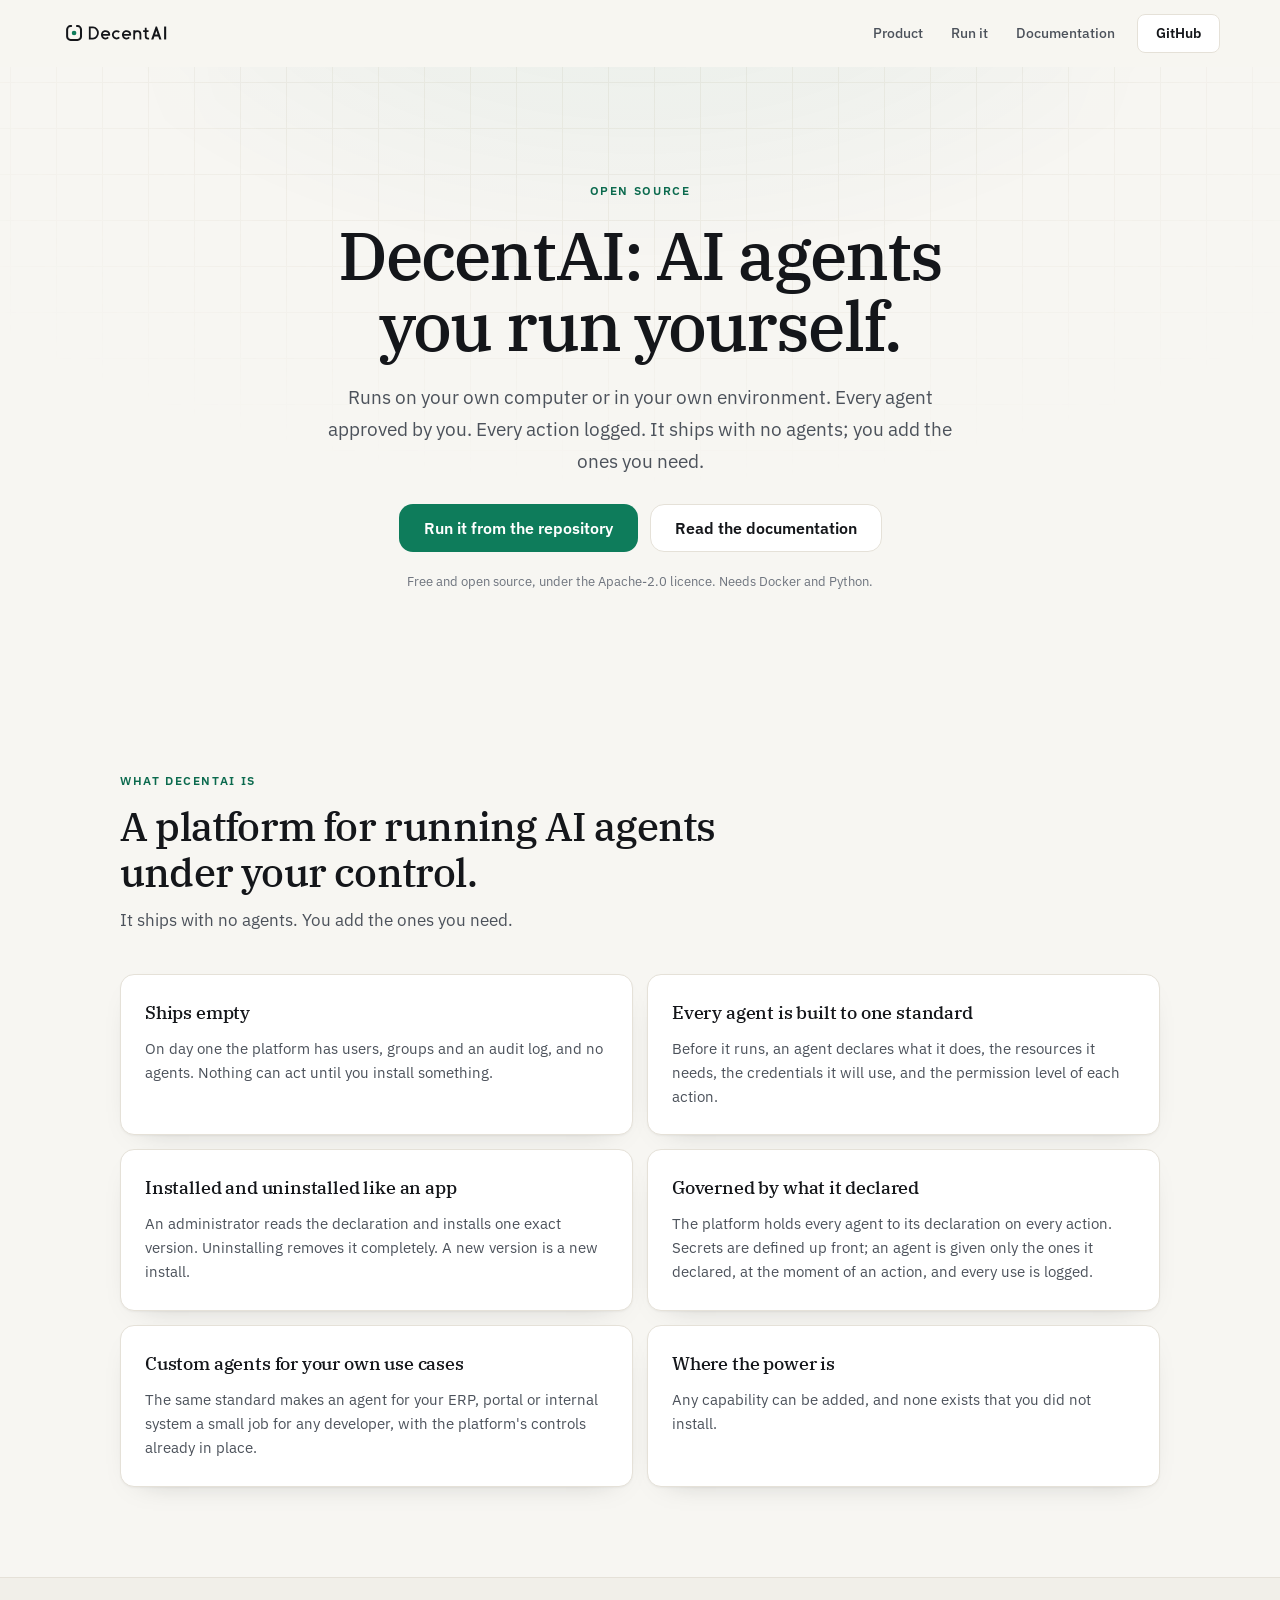
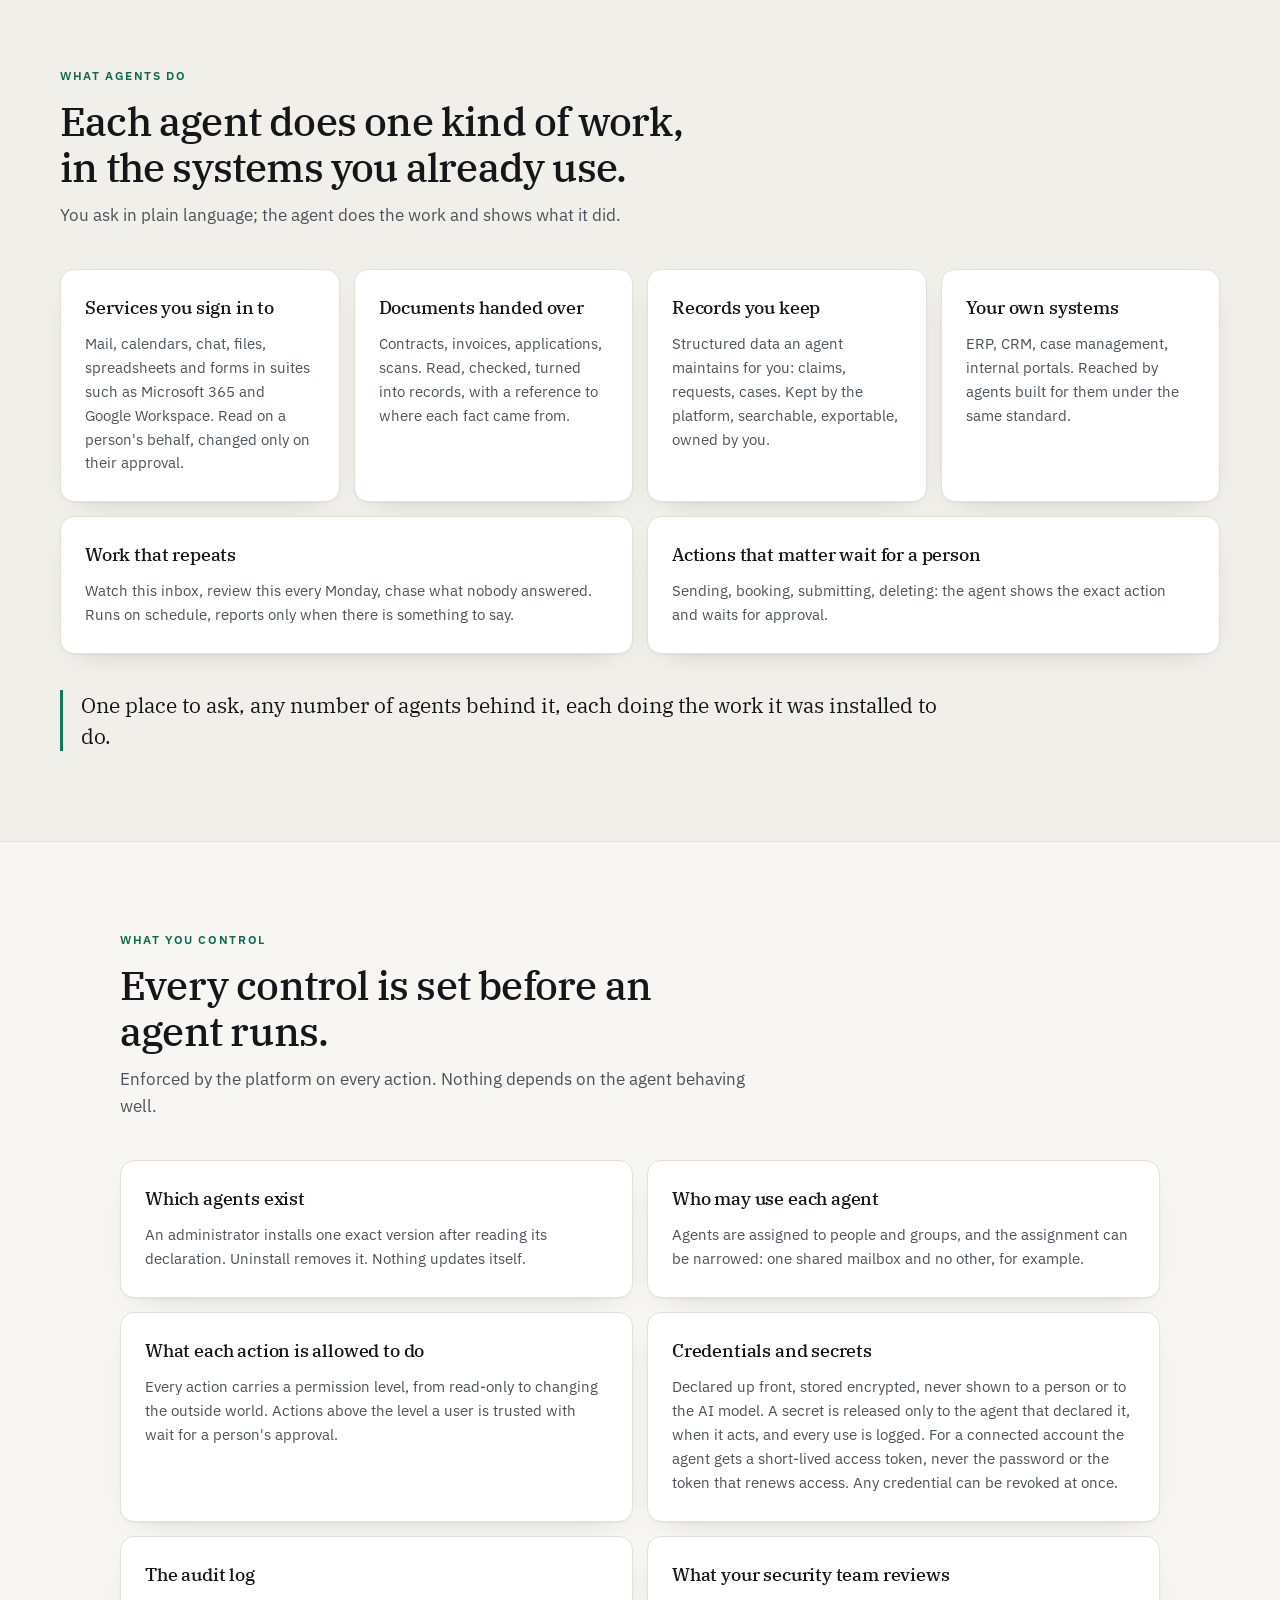
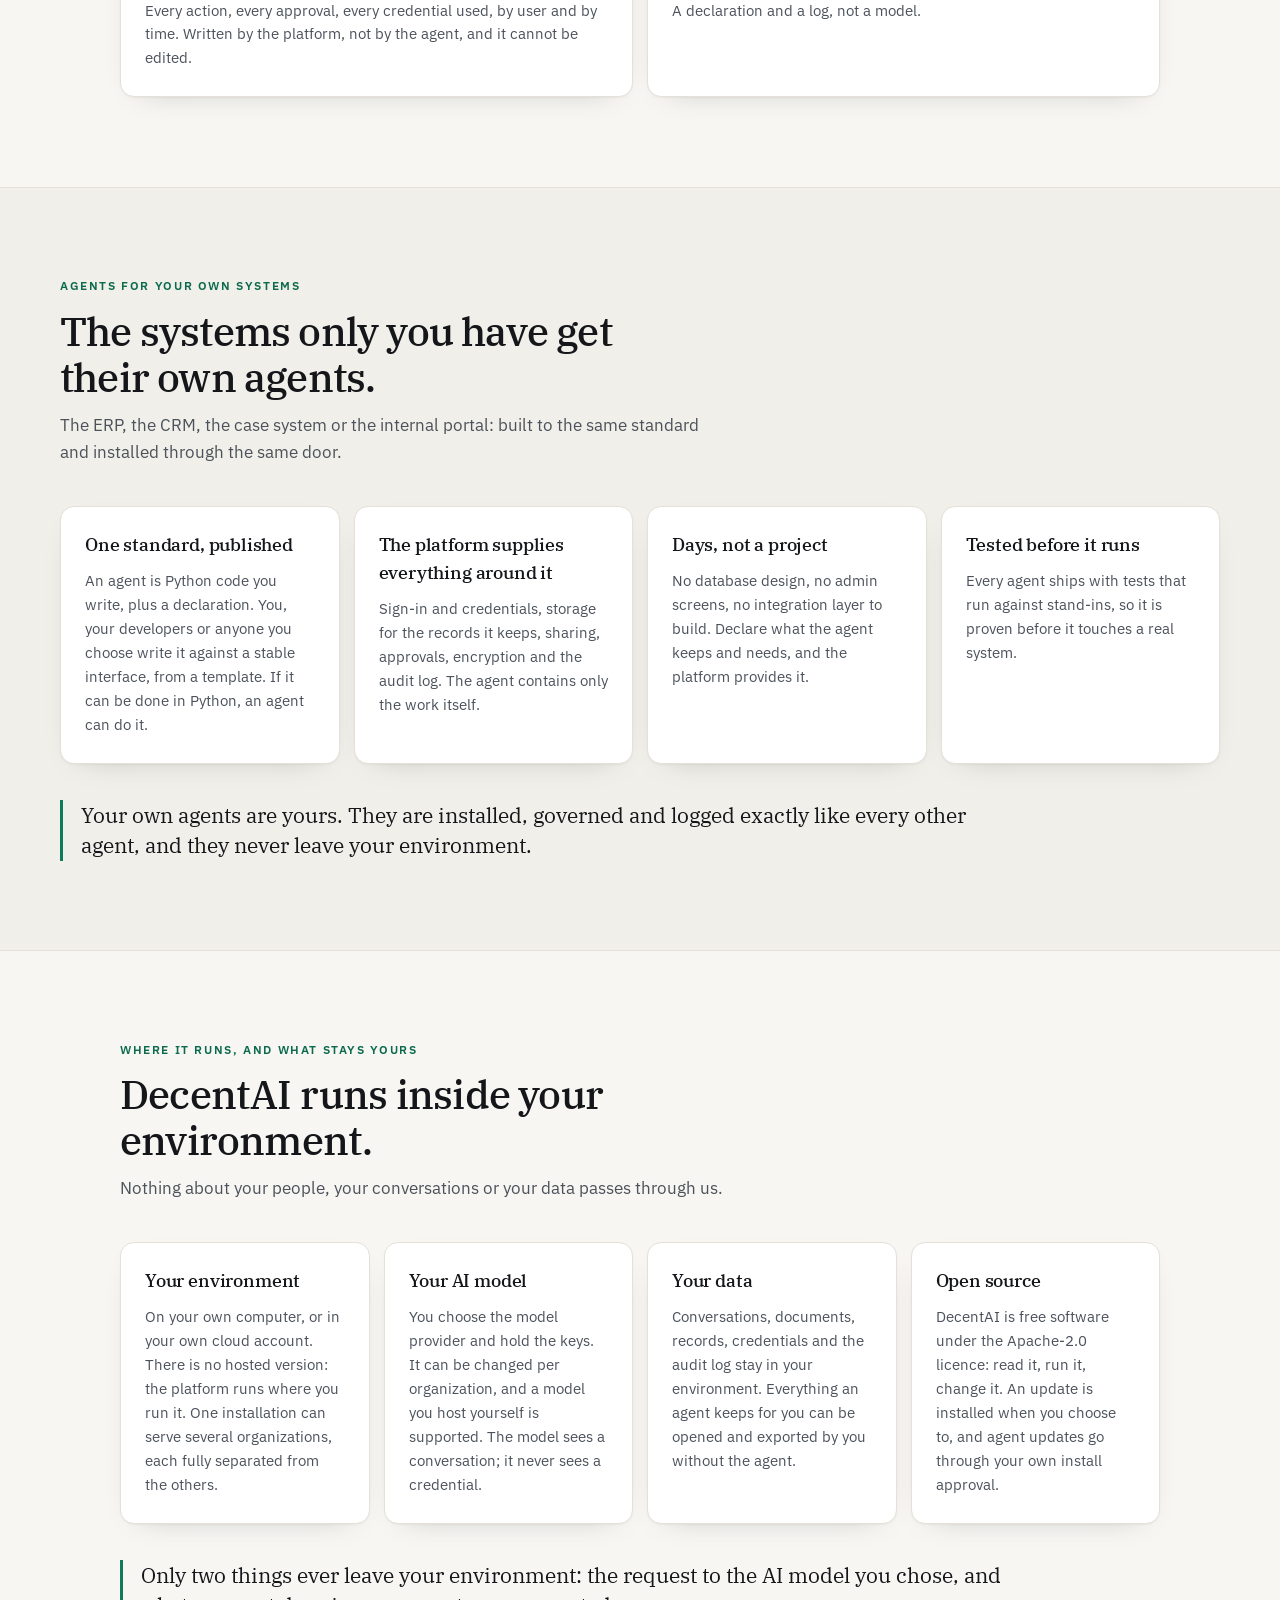
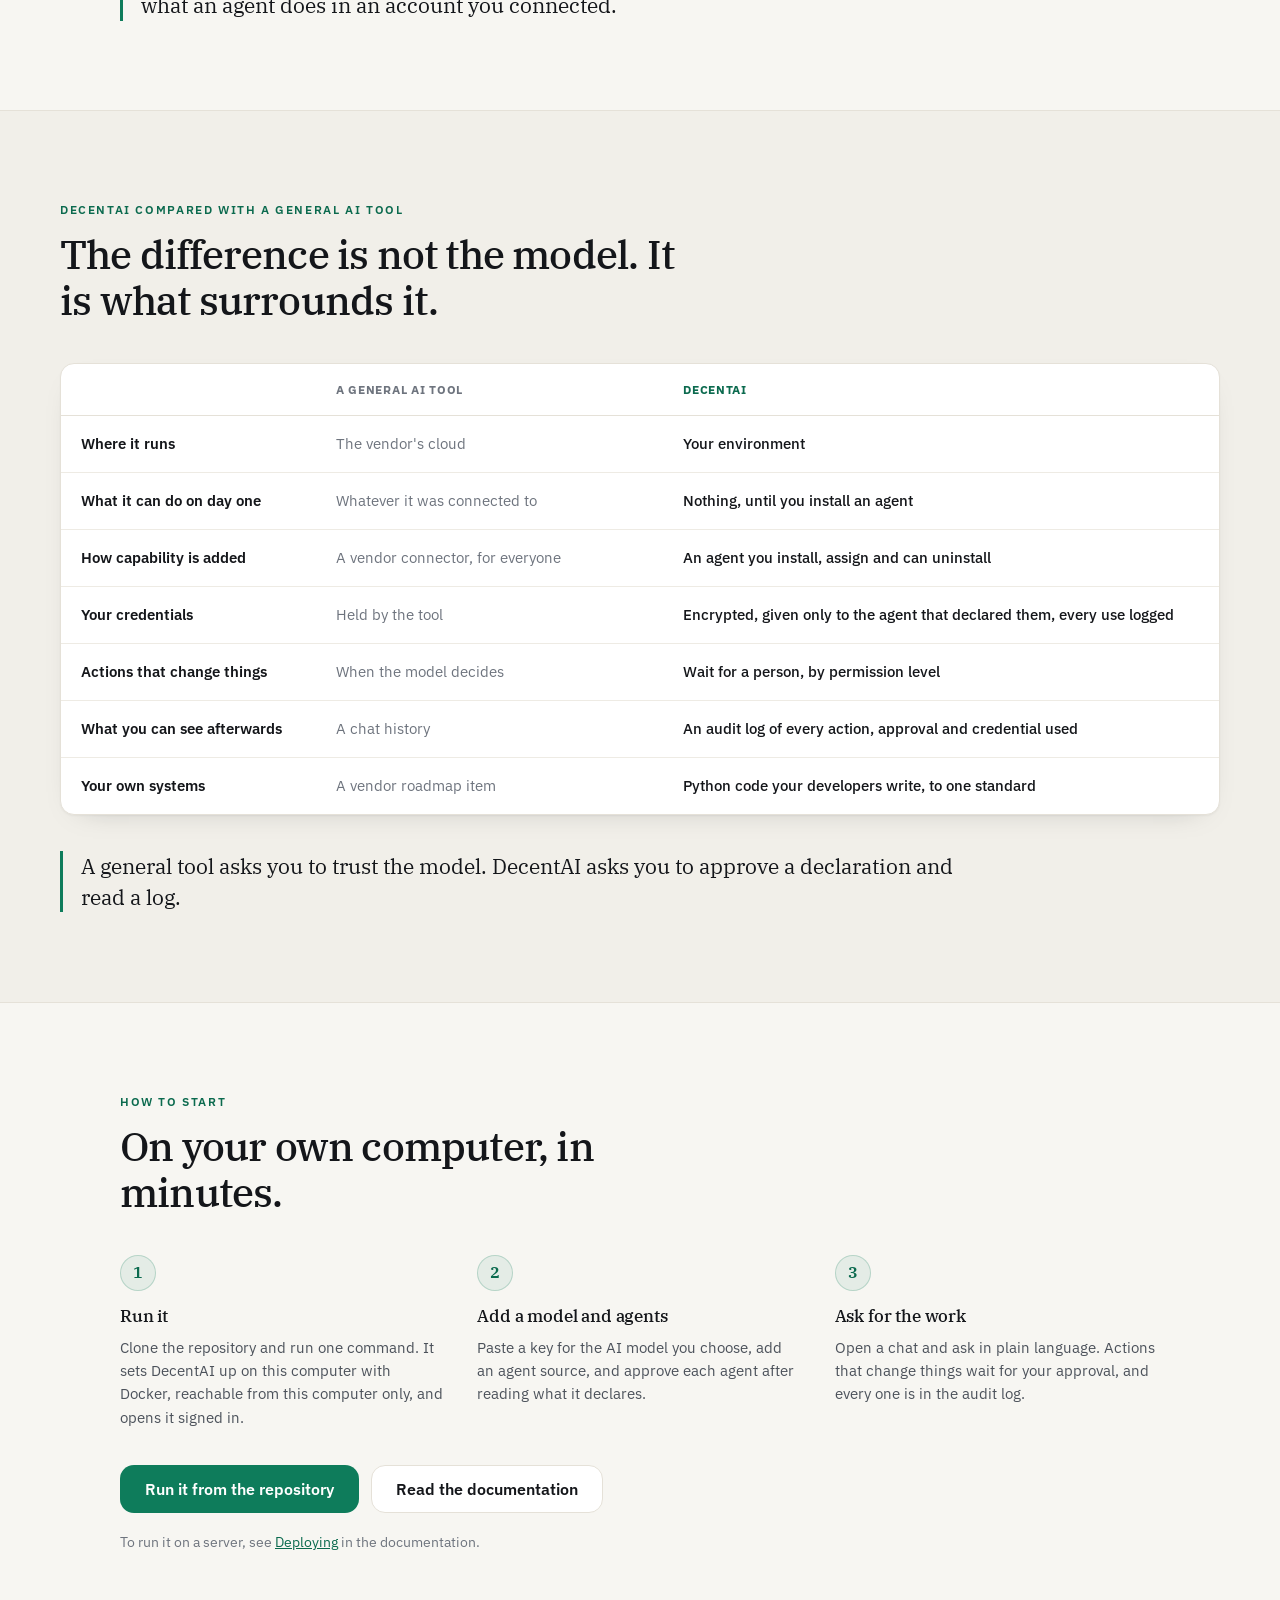
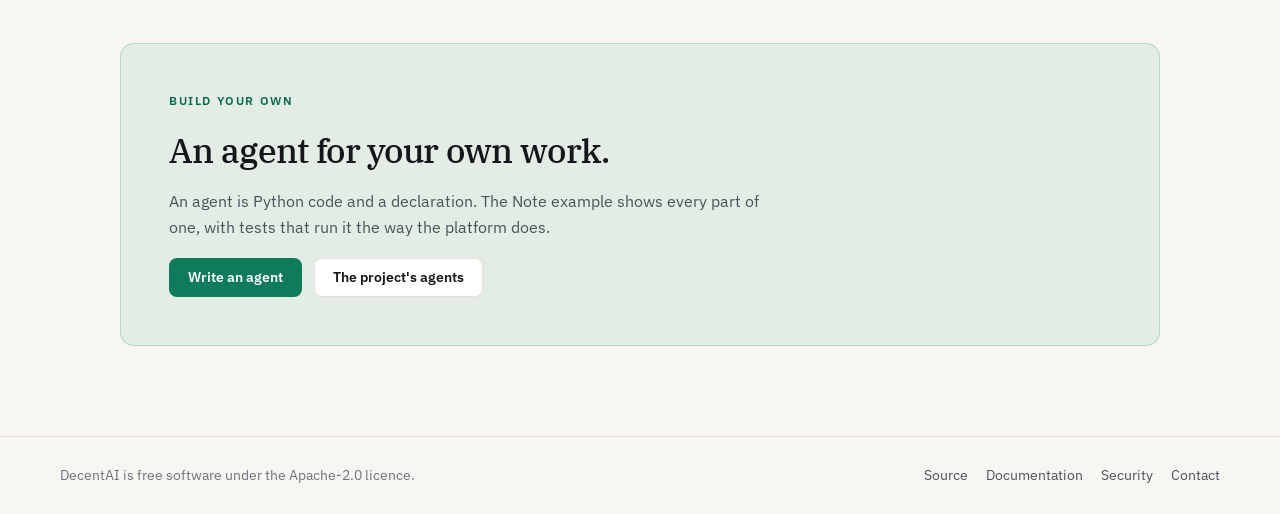
==== index.html @ 270bf1d7 "The link to the deploying guide follows the page to where it now is Co-Authored-By: Claude Fable 5.1" ====
<!DOCTYPE html>
<html lang="en">
<head>
  <meta charset="utf-8">
  <meta name="viewport" content="width=device-width, initial-scale=1">
  <title>DecentAI: AI agents you run yourself</title>
  <meta name="description" content="DecentAI is an open-source platform for running AI agents under your control. It runs on your own computer or in your own environment; every agent is approved by you and every action is logged.">
  <meta property="og:title" content="DecentAI">
  <meta property="og:description" content="AI agents you run yourself. Every agent approved by you. Every action logged.">
  <meta property="og:image" content="https://decentai.io/brand/decentai-og-1200x630.png">
  <meta name="color-scheme" content="light dark">
  <link rel="icon" href="favicon.ico" sizes="16x16 32x32 48x48">
  <link rel="icon" type="image/png" sizes="32x32" href="brand/decentai-mark-32.png">
  <link rel="apple-touch-icon" sizes="180x180" href="brand/decentai-mark-180.png">
  <link rel="preconnect" href="https://fonts.googleapis.com">
  <link rel="preconnect" href="https://fonts.gstatic.com" crossorigin>
  <link rel="stylesheet" href="https://fonts.googleapis.com/css2?family=IBM+Plex+Serif:wght@400;500;600&amp;family=IBM+Plex+Sans:wght@400;500;600&amp;display=swap">
  <link rel="stylesheet" href="site.css">
</head>
<body>
  <header class="site-head">
    <a class="site-brand" href="/" aria-label="DecentAI home">
      <img class="site-logo only-light" src="brand/decentai-lockup-horizontal.svg" alt="DecentAI">
      <img class="site-logo only-dark" src="brand/decentai-lockup-horizontal-dark.svg" alt="DecentAI">
    </a>
    <nav class="site-nav" aria-label="Site">
      <a href="#what">Product</a>
      <a href="#start">Run it</a>
      <a href="https://github.com/decentai-io/decentai/tree/main/docs">Documentation</a>
      <a class="btn" href="https://github.com/decentai-io/decentai">GitHub</a>
    </nav>
  </header>

  <main>
    <section class="hero">
      <div class="hero-ground" aria-hidden="true"></div>
      <div class="hero-inner">
        <span class="kicker">Open source</span>
        <h1>DecentAI: AI agents you run yourself.</h1>
        <p class="hero-lead">
          Runs on your own computer or in your own environment. Every agent approved by you.
          Every action logged. It ships with no agents; you add the ones you need.
        </p>
        <div class="hero-actions">
          <a class="btn btn--primary btn--lg" href="https://github.com/decentai-io/decentai#run-it">Run it from the repository</a>
          <a class="btn btn--lg" href="https://github.com/decentai-io/decentai/tree/main/docs">Read the documentation</a>
        </div>
        <p class="hero-note">Free and open source, under the Apache-2.0 licence. Needs Docker and Python.</p>
      </div>
    </section>

    <section class="band" id="what">
      <div class="band-head">
        <span class="kicker">What DecentAI is</span>
        <h2>A platform for running AI agents under your control.</h2>
        <p>It ships with no agents. You add the ones you need.</p>
      </div>
      <div class="pillars">
        <article class="pillar"><h3>Ships empty</h3><p>On day one the platform has users, groups and an audit log, and no agents. Nothing can act until you install something.</p></article>
        <article class="pillar"><h3>Every agent is built to one standard</h3><p>Before it runs, an agent declares what it does, the resources it needs, the credentials it will use, and the permission level of each action.</p></article>
        <article class="pillar"><h3>Installed and uninstalled like an app</h3><p>An administrator reads the declaration and installs one exact version. Uninstalling removes it completely. A new version is a new install.</p></article>
        <article class="pillar"><h3>Governed by what it declared</h3><p>The platform holds every agent to its declaration on every action. Secrets are defined up front; an agent is given only the ones it declared, at the moment of an action, and every use is logged.</p></article>
        <article class="pillar"><h3>Custom agents for your own use cases</h3><p>The same standard makes an agent for your ERP, portal or internal system a small job for any developer, with the platform&#x27;s controls already in place.</p></article>
        <article class="pillar"><h3>Where the power is</h3><p>Any capability can be added, and none exists that you did not install.</p></article>
      </div>
    </section>

    <section class="band band--alt">
      <div class="band-head">
        <span class="kicker">What agents do</span>
        <h2>Each agent does one kind of work, in the systems you already use.</h2>
        <p>You ask in plain language; the agent does the work and shows what it did.</p>
      </div>
      <div class="pillars kinds">
        <article class="pillar"><h3>Services you sign in to</h3><p>Mail, calendars, chat, files, spreadsheets and forms in suites such as Microsoft 365 and Google Workspace. Read on a person&#x27;s behalf, changed only on their approval.</p></article>
        <article class="pillar"><h3>Documents handed over</h3><p>Contracts, invoices, applications, scans. Read, checked, turned into records, with a reference to where each fact came from.</p></article>
        <article class="pillar"><h3>Records you keep</h3><p>Structured data an agent maintains for you: claims, requests, cases. Kept by the platform, searchable, exportable, owned by you.</p></article>
        <article class="pillar"><h3>Your own systems</h3><p>ERP, CRM, case management, internal portals. Reached by agents built for them under the same standard.</p></article>
      </div>
      <div class="pillars pillars--more">
        <article class="pillar"><h3>Work that repeats</h3><p>Watch this inbox, review this every Monday, chase what nobody answered. Runs on schedule, reports only when there is something to say.</p></article>
        <article class="pillar"><h3>Actions that matter wait for a person</h3><p>Sending, booking, submitting, deleting: the agent shows the exact action and waits for approval.</p></article>
      </div>
      <p class="band-close">One place to ask, any number of agents behind it, each doing the work it was installed to do.</p>
    </section>

    <section class="band">
      <div class="band-head">
        <span class="kicker">What you control</span>
        <h2>Every control is set before an agent runs.</h2>
        <p>Enforced by the platform on every action. Nothing depends on the agent behaving well.</p>
      </div>
      <div class="pillars">
        <article class="pillar"><h3>Which agents exist</h3><p>An administrator installs one exact version after reading its declaration. Uninstall removes it. Nothing updates itself.</p></article>
        <article class="pillar"><h3>Who may use each agent</h3><p>Agents are assigned to people and groups, and the assignment can be narrowed: one shared mailbox and no other, for example.</p></article>
        <article class="pillar"><h3>What each action is allowed to do</h3><p>Every action carries a permission level, from read-only to changing the outside world. Actions above the level a user is trusted with wait for a person&#x27;s approval.</p></article>
        <article class="pillar"><h3>Credentials and secrets</h3><p>Declared up front, stored encrypted, never shown to a person or to the AI model. A secret is released only to the agent that declared it, when it acts, and every use is logged. For a connected account the agent gets a short-lived access token, never the password or the token that renews access. Any credential can be revoked at once.</p></article>
        <article class="pillar"><h3>The audit log</h3><p>Every action, every approval, every credential used, by user and by time. Written by the platform, not by the agent, and it cannot be edited.</p></article>
        <article class="pillar"><h3>What your security team reviews</h3><p>A declaration and a log, not a model.</p></article>
      </div>
    </section>

    <section class="band band--alt">
      <div class="band-head">
        <span class="kicker">Agents for your own systems</span>
        <h2>The systems only you have get their own agents.</h2>
        <p>The ERP, the CRM, the case system or the internal portal: built to the same standard and installed through the same door.</p>
      </div>
      <div class="pillars kinds">
        <article class="pillar"><h3>One standard, published</h3><p>An agent is Python code you write, plus a declaration. You, your developers or anyone you choose write it against a stable interface, from a template. If it can be done in Python, an agent can do it.</p></article>
        <article class="pillar"><h3>The platform supplies everything around it</h3><p>Sign-in and credentials, storage for the records it keeps, sharing, approvals, encryption and the audit log. The agent contains only the work itself.</p></article>
        <article class="pillar"><h3>Days, not a project</h3><p>No database design, no admin screens, no integration layer to build. Declare what the agent keeps and needs, and the platform provides it.</p></article>
        <article class="pillar"><h3>Tested before it runs</h3><p>Every agent ships with tests that run against stand-ins, so it is proven before it touches a real system.</p></article>
      </div>
      <p class="band-close">Your own agents are yours. They are installed, governed and logged exactly like every other agent, and they never leave your environment.</p>
    </section>

    <section class="band">
      <div class="band-head">
        <span class="kicker">Where it runs, and what stays yours</span>
        <h2>DecentAI runs inside your environment.</h2>
        <p>Nothing about your people, your conversations or your data passes through us.</p>
      </div>
      <div class="pillars kinds">
        <article class="pillar"><h3>Your environment</h3><p>On your own computer, or in your own cloud account. There is no hosted version: the platform runs where you run it. One installation can serve several organizations, each fully separated from the others.</p></article>
        <article class="pillar"><h3>Your AI model</h3><p>You choose the model provider and hold the keys. It can be changed per organization, and a model you host yourself is supported. The model sees a conversation; it never sees a credential.</p></article>
        <article class="pillar"><h3>Your data</h3><p>Conversations, documents, records, credentials and the audit log stay in your environment. Everything an agent keeps for you can be opened and exported by you without the agent.</p></article>
        <article class="pillar"><h3>Open source</h3><p>DecentAI is free software under the Apache-2.0 licence: read it, run it, change it. An update is installed when you choose to, and agent updates go through your own install approval.</p></article>
      </div>
      <p class="band-close">Only two things ever leave your environment: the request to the AI model you chose, and what an agent does in an account you connected.</p>
    </section>

    <section class="band band--alt">
      <div class="band-head">
        <span class="kicker">DecentAI compared with a general AI tool</span>
        <h2>The difference is not the model. It is what surrounds it.</h2>
      </div>
      <div class="compare-wrap">
        <table class="compare">
          <thead>
            <tr><th scope="col"><span class="sr-only">Aspect</span></th><th scope="col">A general AI tool</th><th scope="col" class="us">DecentAI</th></tr>
          </thead>
          <tbody>
            <tr><th scope="row">Where it runs</th><td class="them">The vendor&#x27;s cloud</td><td class="us">Your environment</td></tr>
            <tr><th scope="row">What it can do on day one</th><td class="them">Whatever it was connected to</td><td class="us">Nothing, until you install an agent</td></tr>
            <tr><th scope="row">How capability is added</th><td class="them">A vendor connector, for everyone</td><td class="us">An agent you install, assign and can uninstall</td></tr>
            <tr><th scope="row">Your credentials</th><td class="them">Held by the tool</td><td class="us">Encrypted, given only to the agent that declared them, every use logged</td></tr>
            <tr><th scope="row">Actions that change things</th><td class="them">When the model decides</td><td class="us">Wait for a person, by permission level</td></tr>
            <tr><th scope="row">What you can see afterwards</th><td class="them">A chat history</td><td class="us">An audit log of every action, approval and credential used</td></tr>
            <tr><th scope="row">Your own systems</th><td class="them">A vendor roadmap item</td><td class="us">Python code your developers write, to one standard</td></tr>
          </tbody>
        </table>
      </div>
      <p class="band-close">A general tool asks you to trust the model. DecentAI asks you to approve a declaration and read a log.</p>
    </section>

    <section class="band" id="start">
      <div class="band-head">
        <span class="kicker">How to start</span>
        <h2>On your own computer, in minutes.</h2>
      </div>
      <ol class="steps">
        <li class="step"><span class="step-n">1</span><div><h3>Run it</h3><p>Clone the repository and run one command. It sets DecentAI up on this computer with Docker, reachable from this computer only, and opens it signed in.</p></div></li>
        <li class="step"><span class="step-n">2</span><div><h3>Add a model and agents</h3><p>Paste a key for the AI model you choose, add an agent source, and approve each agent after reading what it declares.</p></div></li>
        <li class="step"><span class="step-n">3</span><div><h3>Ask for the work</h3><p>Open a chat and ask in plain language. Actions that change things wait for your approval, and every one is in the audit log.</p></div></li>
      </ol>
      <div class="hero-actions">
          <a class="btn btn--primary btn--lg" href="https://github.com/decentai-io/decentai#run-it">Run it from the repository</a>
          <a class="btn btn--lg" href="https://github.com/decentai-io/decentai/tree/main/docs">Read the documentation</a>
        </div>
      <p class="start-note">To run it on a server, see <a href="https://github.com/decentai-io/decentai/blob/main/docs/run/deploying.md">Deploying</a> in the documentation.</p>
    </section>

    <section class="band band--cta">
      <div class="cta-card">
        <span class="kicker">Build your own</span>
        <h2>An agent for your own work.</h2>
        <p>An agent is Python code and a declaration. The Note example shows every part of one, with tests that run it the way the platform does.</p>
        <div class="hero-actions">
          <a class="btn btn--primary" href="https://github.com/decentai-io/decentai/tree/main/docs/agents">Write an agent</a>
          <a class="btn" href="https://github.com/decentai-io/decentai-agents">The project's agents</a>
        </div>
      </div>
    </section>
  </main>

  <footer class="site-foot">
    <span>DecentAI is free software under the Apache-2.0 licence.</span>
    <nav aria-label="Footer">
      <a href="https://github.com/decentai-io/decentai">Source</a>
      <a href="https://github.com/decentai-io/decentai/tree/main/docs">Documentation</a>
      <a href="https://github.com/decentai-io/decentai/blob/main/SECURITY.md">Security</a>
      <a href="mailto:ahmed@decentai.io">Contact</a>
    </nav>
  </footer>
</body>
</html>
---- site.css ----
/* The DecentAI site: one page, no script.

   It carries the brand's palette: paper and ink with one deep green,
   each with a dark counterpart chosen by the reader's system. Type is
   IBM Plex: Serif for what a reader meets first, Sans for what they
   read afterwards. Sizes are set in clamp(), so the page is composed
   at 380px and at 1600px rather than merely fitting. */

:root {
  --paper: #f7f6f2;
  --paper-sunk: #f1efe9;
  --sheet: #ffffff;
  --ink: #14161a;
  --ink-soft: #4c525b;
  --ink-faint: #6e747e;
  --rule: #e5e1d8;
  --rule-soft: #eeebe4;
  --seal: #0e7c5b;
  --seal-ink: #0b6a4e;
  --seal-on: #ffffff;
  --seal-wash: rgba(14, 124, 91, .08);
  --seal-edge: rgba(14, 124, 91, .22);
  --lift: 0 1px 2px rgba(20, 22, 26, .04), 0 10px 30px -22px rgba(20, 22, 26, .35);
  --display: "IBM Plex Serif", Georgia, serif;
  --body: "IBM Plex Sans", system-ui, -apple-system, "Segoe UI", sans-serif;
  --radius: 8px;
  --radius-lg: 14px;
}

@media (prefers-color-scheme: dark) {
  :root {
    --paper: #0c0e11;
    --paper-sunk: #101317;
    --sheet: #14171b;
    --ink: #ecebe8;
    --ink-soft: #a7adb6;
    --ink-faint: #767d87;
    --rule: #23272d;
    --rule-soft: #1b1f24;
    --seal: #34be91;
    --seal-ink: #4fcf9f;
    --seal-on: #06251b;
    --seal-wash: rgba(52, 190, 145, .10);
    --seal-edge: rgba(52, 190, 145, .26);
    --lift: none;
  }
}

* { box-sizing: border-box; }
html { scroll-behavior: smooth; scroll-padding-top: 76px; }
body {
  margin: 0;
  background: var(--paper);
  color: var(--ink);
  font-family: var(--body);
  font-size: 16px;
  line-height: 1.6;
  -webkit-font-smoothing: antialiased;
  text-rendering: optimizeLegibility;
}
h1, h2, h3 { font-family: var(--display); font-weight: 500; }
a { color: var(--seal-ink); }

/* The ink lockup on light, the paper one on dark. */
.only-dark { display: none; }
@media (prefers-color-scheme: dark) {
  .only-light { display: none; }
  .only-dark { display: block; }
}

.kicker {
  font-size: 11.5px; font-weight: 600;
  letter-spacing: .14em; text-transform: uppercase;
  color: var(--seal-ink);
}

/* Header */
.site-head {
  position: sticky; top: 0; z-index: 5;
  display: flex; align-items: center; gap: 24px;
  padding: 14px clamp(18px, 5vw, 60px);
  background: color-mix(in srgb, var(--paper) 86%, transparent);
  backdrop-filter: saturate(140%) blur(10px);
}
.site-brand { display: inline-flex; }
.site-logo { height: 30px; }
.site-nav { margin-left: auto; display: flex; align-items: center; gap: 4px; }
.site-nav a:not(.btn) {
  padding: 7px 12px; border-radius: var(--radius);
  color: var(--ink-soft); text-decoration: none;
  font-size: 14px; font-weight: 500;
}
.site-nav a:not(.btn):hover { color: var(--ink); background: var(--rule-soft); }
.site-nav .btn { margin-left: 6px; }

/* Buttons */
.btn {
  display: inline-flex; align-items: center; justify-content: center; gap: 8px;
  padding: 10px 18px;
  border: 1px solid var(--rule); border-radius: var(--radius);
  background: var(--sheet); color: var(--ink);
  font-size: 14px; font-weight: 600; line-height: 1.2;
  text-decoration: none; white-space: nowrap;
  transition: border-color .14s ease, transform .14s ease, filter .14s ease;
}
.btn:hover { border-color: var(--ink); transform: translateY(-1px); }
.btn--primary { background: var(--seal); border-color: transparent; color: var(--seal-on); }
.btn--primary:hover { border-color: transparent; filter: brightness(1.06); }
.btn--lg { padding: 14px 24px; font-size: 15.5px; border-radius: var(--radius-lg); }

/* Hero */
.hero {
  position: relative; overflow: hidden;
  padding: clamp(56px, 9vw, 128px) clamp(18px, 5vw, 60px) clamp(48px, 7vw, 96px);
}
/* A wash of the seal colour behind the first screen, and a hairline
   grid that gives the paper a texture at large sizes. */
.hero-ground {
  position: absolute; inset: -20% -10% auto -10%; height: 150%;
  background:
    radial-gradient(58% 52% at 50% 0%, var(--seal-wash), transparent 70%),
    linear-gradient(var(--rule-soft) 1px, transparent 1px) 0 0 / 100% 46px,
    linear-gradient(90deg, var(--rule-soft) 1px, transparent 1px) 0 0 / 46px 100%;
  -webkit-mask-image: radial-gradient(70% 60% at 50% 12%, #000 35%, transparent 78%);
  mask-image: radial-gradient(70% 60% at 50% 12%, #000 35%, transparent 78%);
  opacity: .9; pointer-events: none;
}
.hero-inner {
  position: relative; max-width: 900px; margin: 0 auto;
  display: flex; flex-direction: column; align-items: center; gap: 20px;
  text-align: center;
}
.hero h1 {
  margin: 0; max-width: 15ch;
  font-size: clamp(38px, 6.4vw, 68px);
  line-height: 1.04; letter-spacing: -0.028em;
}
.hero-lead {
  margin: 0; max-width: 60ch;
  font-size: clamp(16.5px, 1.5vw, 19px); line-height: 1.68;
  color: var(--ink-soft);
}
.hero-actions { display: flex; flex-wrap: wrap; justify-content: center; gap: 12px; margin-top: 6px; }
.hero-note { margin: 0; max-width: 60ch; font-size: 13px; color: var(--ink-faint); }

/* Bands */
.band {
  padding: clamp(48px, 7vw, 104px) clamp(18px, 5vw, 60px);
  max-width: 1160px; margin: 0 auto; width: 100%;
}
.band--alt { max-width: none; background: var(--paper-sunk); border-block: 1px solid var(--rule); }
.band--alt > * { max-width: 1160px; margin-left: auto; margin-right: auto; }
.band-head { max-width: 64ch; margin-bottom: 40px; display: flex; flex-direction: column; gap: 12px; }
.band--alt > .band-head { margin-left: max(0px, calc((100% - 1160px) / 2)); }
.band-head h2 { margin: 0; font-size: clamp(26px, 3.6vw, 40px); line-height: 1.15; letter-spacing: -0.02em; }
.band-head p { margin: 0; color: var(--ink-soft); font-size: 16.5px; line-height: 1.65; }

/* Pillars */
.pillars { display: grid; grid-template-columns: repeat(auto-fit, minmax(min(100%, 340px), 1fr)); gap: 14px; }
.kinds { grid-template-columns: repeat(auto-fit, minmax(min(100%, 240px), 1fr)); }
.pillars--more { margin-top: 14px; }
.pillar {
  display: flex; flex-direction: column; gap: 10px;
  padding: 24px 24px 26px;
  border: 1px solid var(--rule); border-radius: var(--radius-lg);
  background: var(--sheet); box-shadow: var(--lift);
  transition: border-color .16s ease, transform .16s ease;
}
.pillar:hover { border-color: var(--seal-edge); transform: translateY(-2px); }
.pillar h3 { margin: 0; font-size: 17.5px; letter-spacing: -0.01em; }
.pillar p { margin: 0; color: var(--ink-soft); font-size: 14.5px; line-height: 1.65; }
.band-close {
  margin-top: 36px; margin-bottom: 0; max-width: 70ch;
  font-family: var(--display); font-size: clamp(18px, 2vw, 21px); line-height: 1.45;
  padding-left: 18px; border-left: 3px solid var(--seal);
}
.band--alt > .band-close { margin-left: max(0px, calc((100% - 1160px) / 2)); }

/* The comparison */
.compare-wrap {
  overflow-x: auto; border: 1px solid var(--rule); border-radius: var(--radius-lg);
  background: var(--sheet); box-shadow: var(--lift);
}
.compare { border-collapse: collapse; width: 100%; min-width: 640px; font-size: 15px; }
.compare th, .compare td { text-align: left; padding: 16px 20px; border-bottom: 1px solid var(--rule-soft); vertical-align: top; }
.compare tbody tr:last-child th, .compare tbody tr:last-child td { border-bottom: 0; }
.compare thead th { font-size: 12px; letter-spacing: .06em; text-transform: uppercase; color: var(--ink-faint); border-bottom: 1px solid var(--rule); }
.compare thead th.us { color: var(--seal-ink); }
.compare tbody th { font-weight: 600; width: 22%; }
.compare td.them { color: var(--ink-faint); width: 30%; }
.compare td.us { font-weight: 500; }
.sr-only { position: absolute; width: 1px; height: 1px; overflow: hidden; clip: rect(0 0 0 0); white-space: nowrap; }

/* Steps */
.steps { list-style: none; margin: 0 0 36px; padding: 0; display: grid; grid-template-columns: repeat(auto-fit, minmax(230px, 1fr)); gap: 28px 32px; }
.step { display: flex; flex-direction: column; gap: 12px; }
.step-n {
  display: grid; place-items: center; width: 36px; height: 36px;
  border-radius: 50%; border: 1px solid var(--seal-edge);
  background: var(--seal-wash); color: var(--seal-ink);
  font-family: var(--display); font-size: 16px; font-weight: 600;
}
.step h3 { margin: 0 0 6px; font-size: 17px; letter-spacing: -0.01em; }
.step p { margin: 0; color: var(--ink-soft); font-size: 14.5px; line-height: 1.6; }
#start .hero-actions { justify-content: flex-start; }
.start-note { margin: 18px 0 0; color: var(--ink-faint); font-size: 14px; }

/* The closing card */
.band--cta { padding-top: 0; }
.cta-card {
  display: flex; flex-direction: column; align-items: flex-start; gap: 12px;
  padding: clamp(28px, 4vw, 48px);
  border: 1px solid var(--seal-edge); border-radius: var(--radius-lg);
  background: var(--seal-wash);
}
.cta-card h2 { margin: 0; font-size: clamp(24px, 3vw, 34px); letter-spacing: -0.02em; }
.cta-card p { margin: 0; max-width: 62ch; color: var(--ink-soft); }
.cta-card .hero-actions { justify-content: flex-start; }

/* Footer */
.site-foot {
  display: flex; flex-wrap: wrap; align-items: center; justify-content: space-between; gap: 12px 24px;
  padding: 28px clamp(18px, 5vw, 60px);
  border-top: 1px solid var(--rule);
  color: var(--ink-faint); font-size: 13.5px;
}
.site-foot nav { display: flex; flex-wrap: wrap; gap: 18px; }
.site-foot a { color: var(--ink-soft); text-decoration: none; }
.site-foot a:hover { color: var(--ink); text-decoration: underline; }

@media (max-width: 640px) {
  .site-nav a:not(.btn) { display: none; }
  .hero-actions .btn { width: 100%; }
}
@media (prefers-reduced-motion: reduce) {
  html { scroll-behavior: auto; }
  .btn, .pillar { transition: none; }
  .btn:hover, .pillar:hover { transform: none; }
}
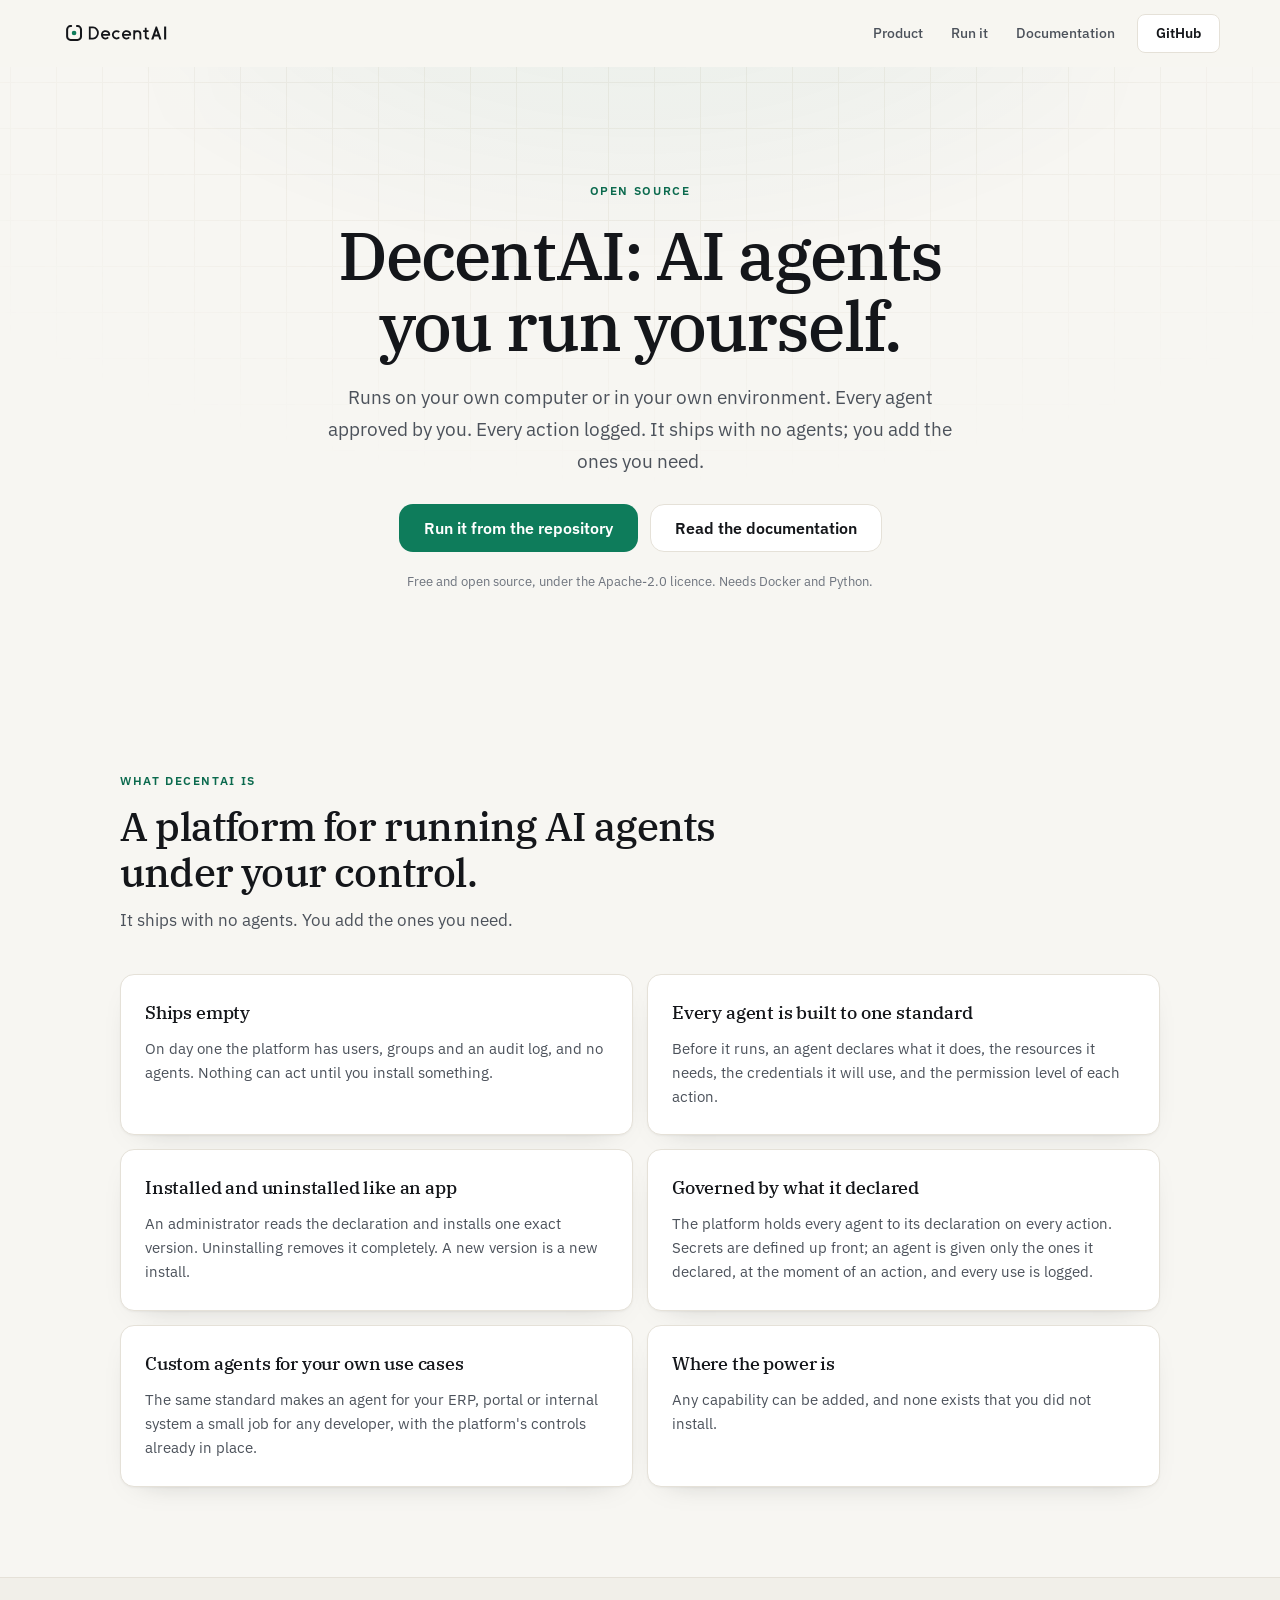
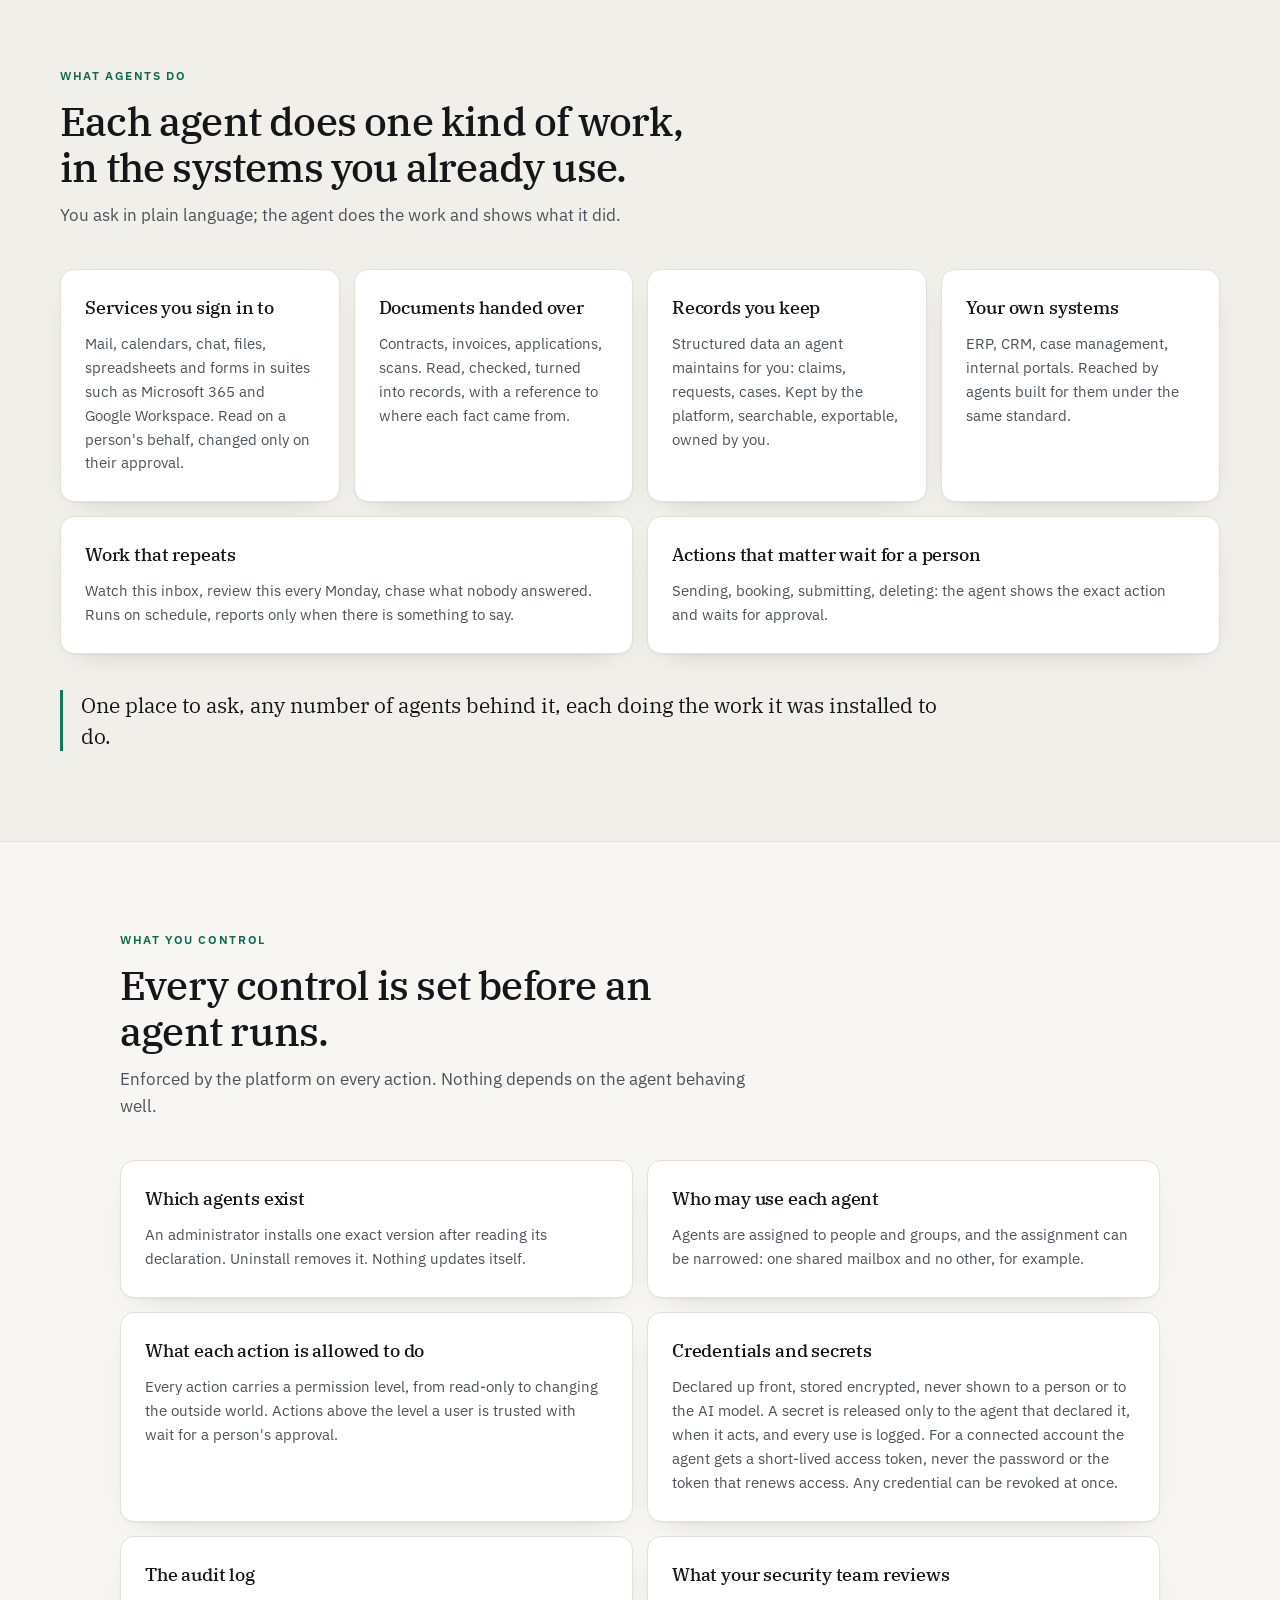
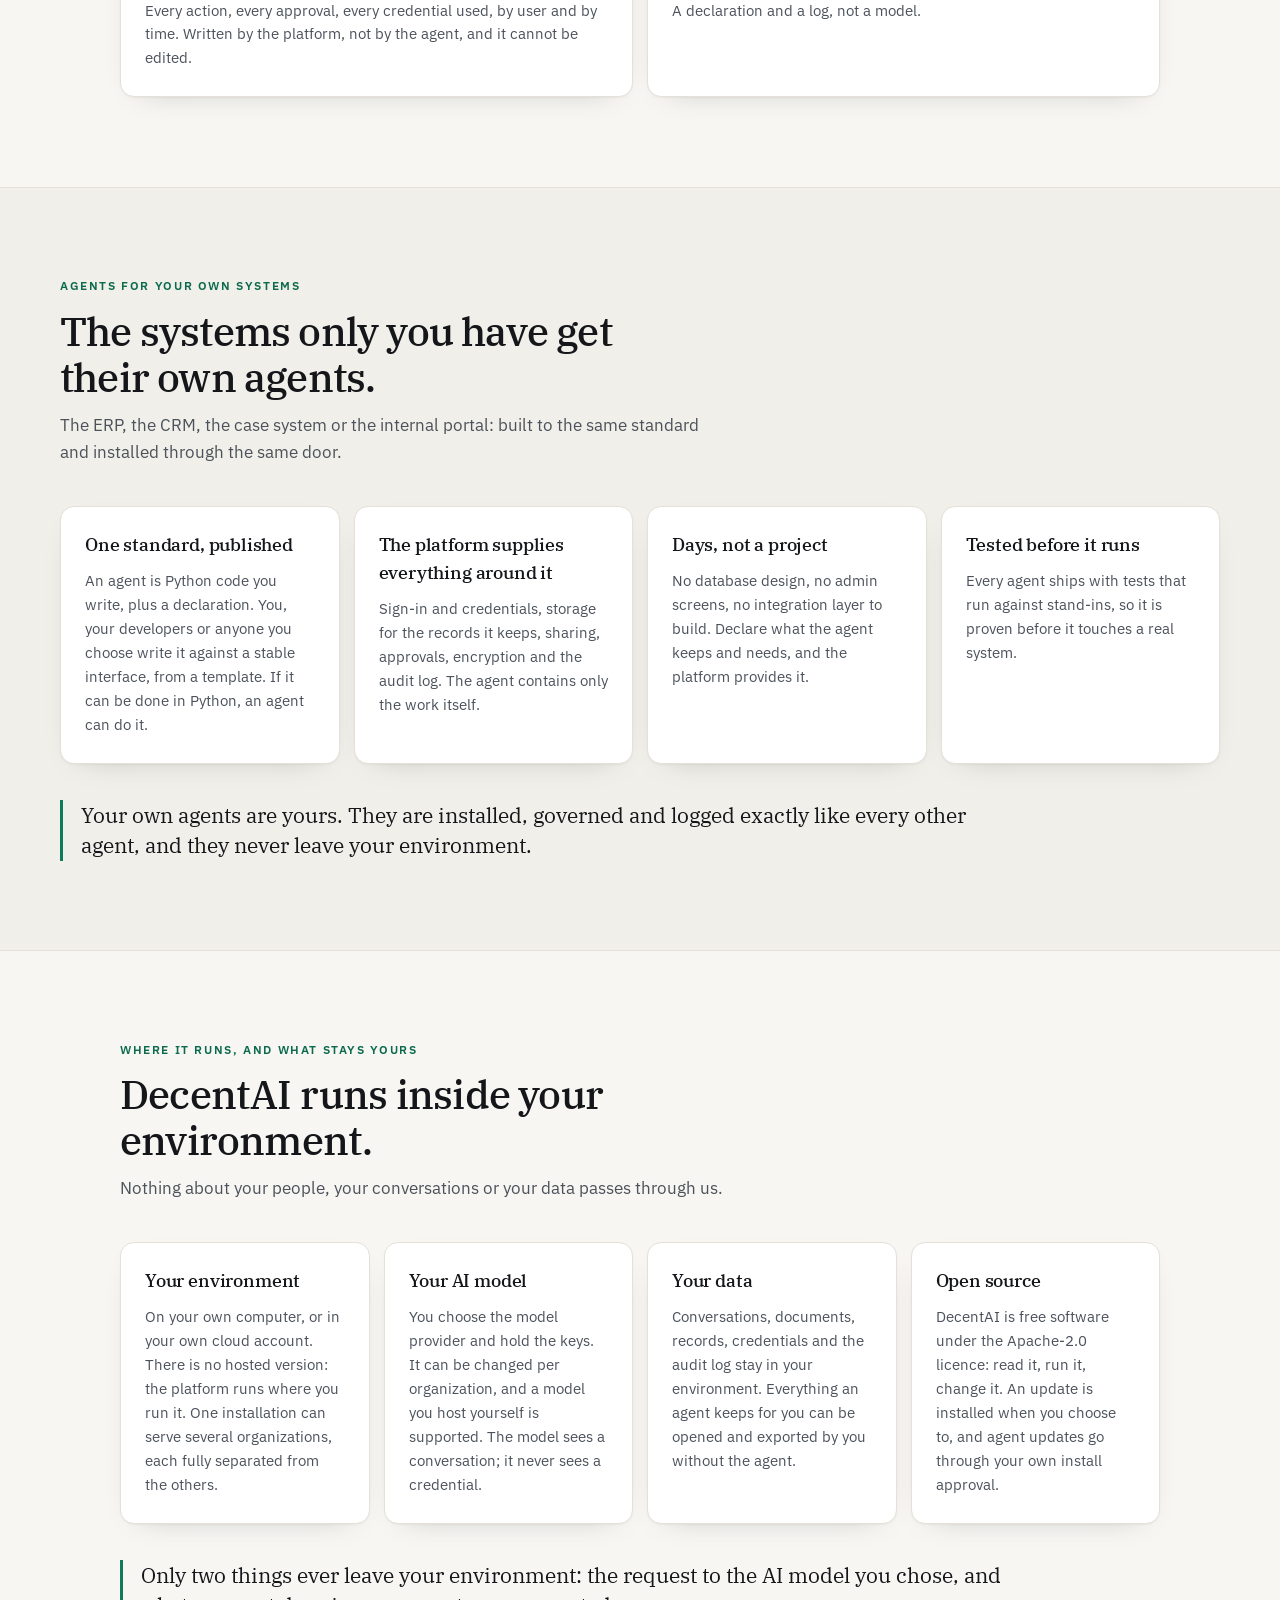
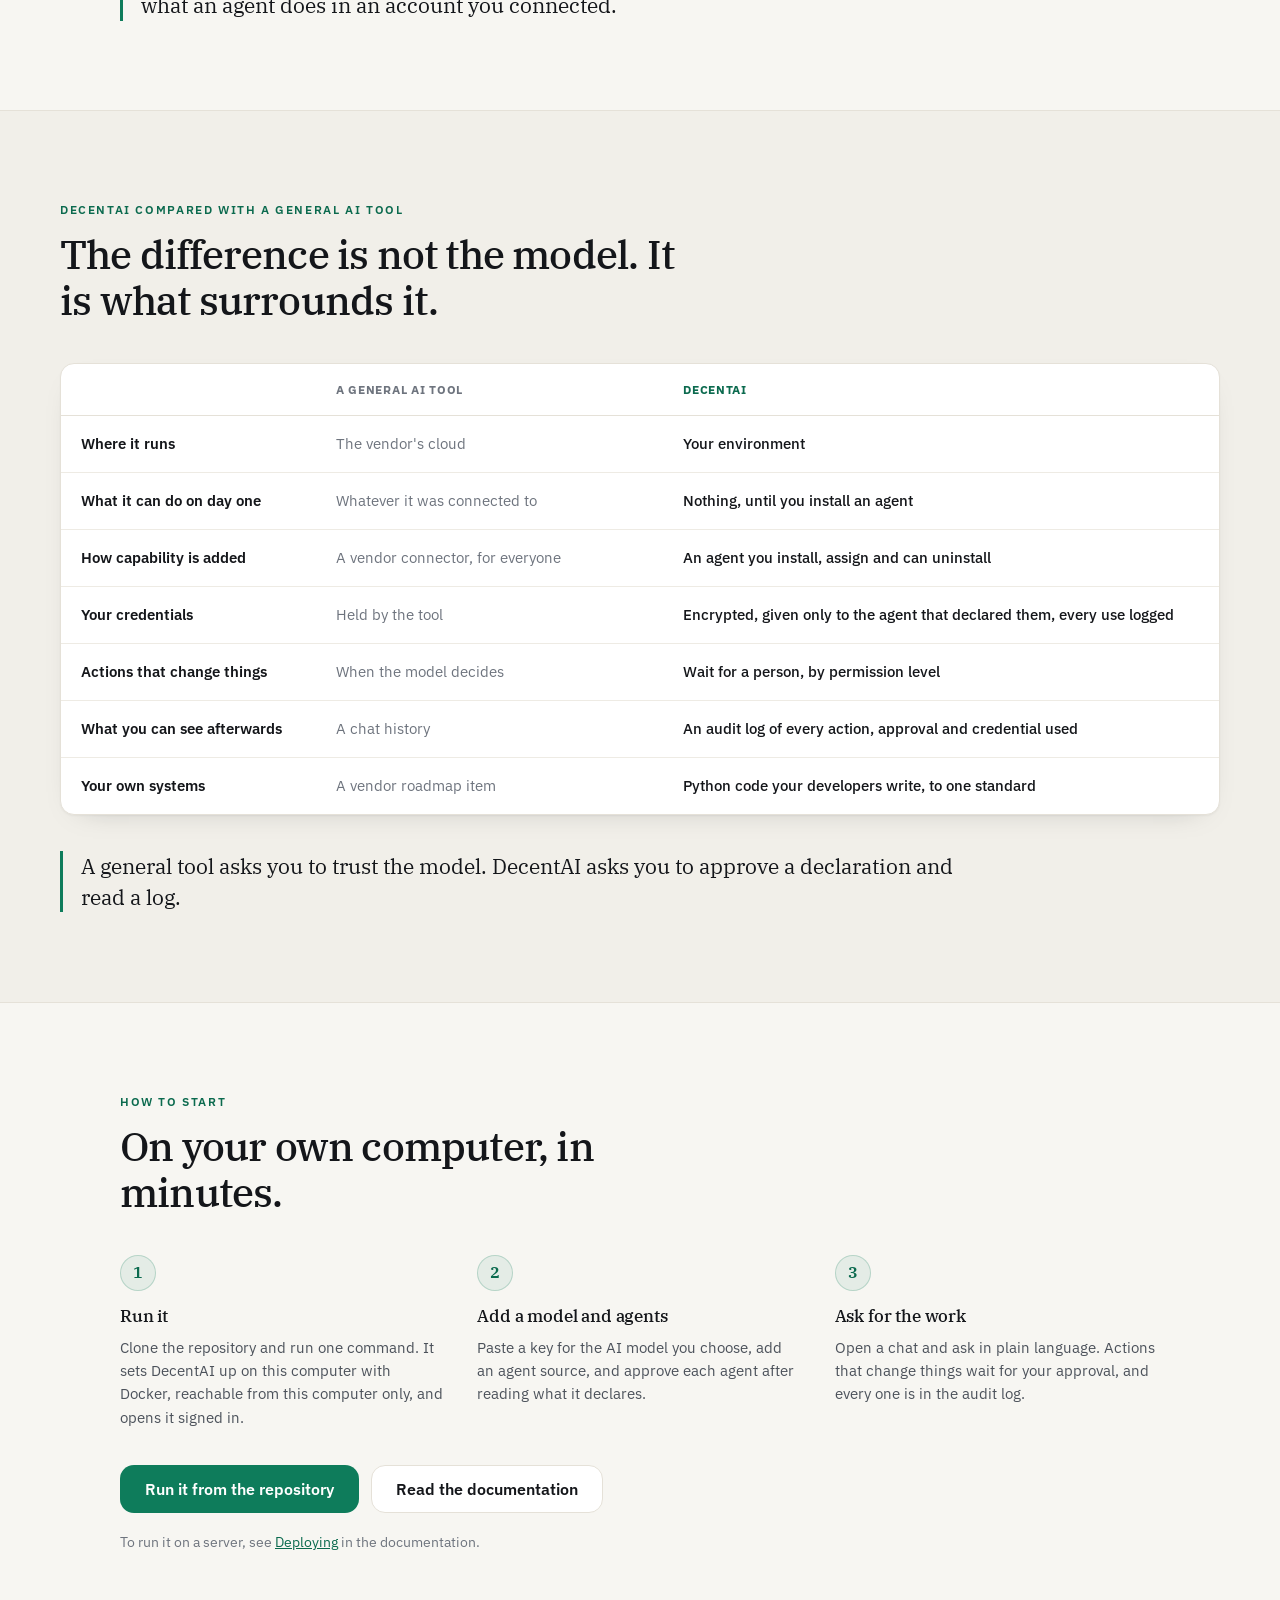
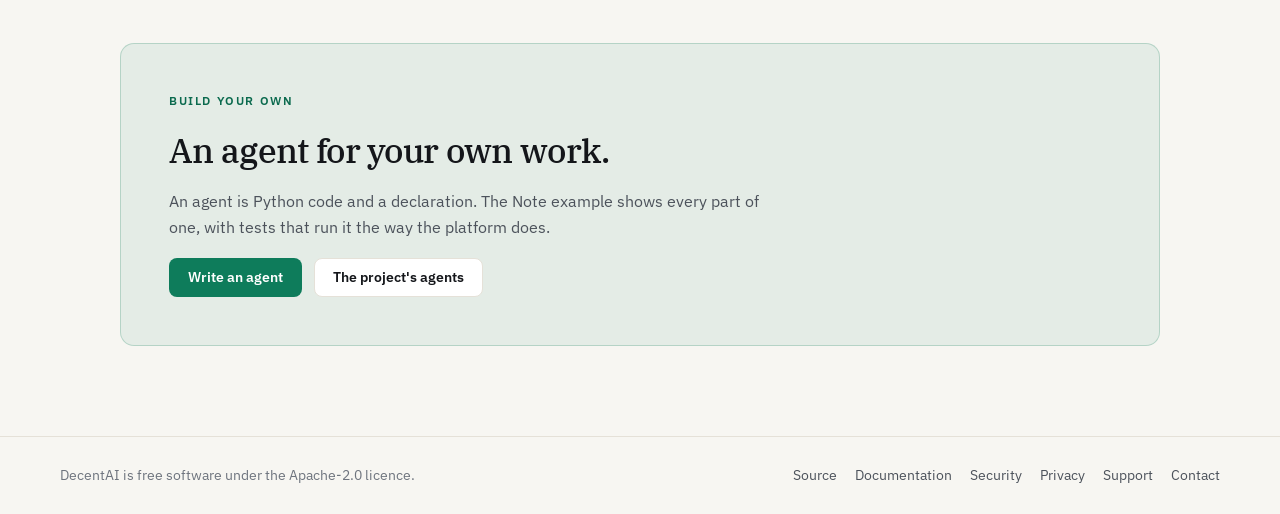
==== commit 3efde439: "A privacy policy and a support page for the DecentAI apps, at decentai.io/privacy and decentai.io/su" ====
--- a/index.html
+++ b/index.html
@@ -190,6 +190,8 @@
       <a href="https://github.com/decentai-io/decentai">Source</a>
       <a href="https://github.com/decentai-io/decentai/tree/main/docs">Documentation</a>
       <a href="https://github.com/decentai-io/decentai/blob/main/SECURITY.md">Security</a>
+      <a href="privacy">Privacy</a>
+      <a href="support">Support</a>
       <a href="mailto:ahmed@decentai.io">Contact</a>
     </nav>
   </footer>
--- a/site.css
+++ b/site.css
@@ -228,6 +228,23 @@
 .site-foot a { color: var(--ink-soft); text-decoration: none; }
 .site-foot a:hover { color: var(--ink); text-decoration: underline; }
 
+/* A page of prose: the privacy policy, support */
+.doc { max-width: 72ch; margin: 0 auto; padding: 56px clamp(18px, 5vw, 60px) 80px; }
+.doc h1 { margin: 10px 0 8px; font-size: clamp(28px, 4vw, 42px); line-height: 1.15; letter-spacing: -0.02em; }
+.doc h2 { margin: 40px 0 10px; font-size: 22px; letter-spacing: -0.01em; }
+.doc h3 { margin: 24px 0 6px; font-size: 17px; }
+.doc p, .doc li { color: var(--ink-soft); font-size: 16px; line-height: 1.7; }
+.doc p { margin: 0 0 12px; }
+.doc ul { margin: 0 0 12px; padding-left: 22px; }
+.doc li { margin: 6px 0; }
+.doc strong { color: var(--ink); font-weight: 600; }
+.doc a { color: var(--seal-ink); }
+.doc code { font-size: .92em; padding: 1px 5px; border-radius: 4px; background: var(--rule-soft); }
+.doc-meta { color: var(--ink-faint) !important; font-size: 14px !important; }
+.doc-short { margin: 28px 0 8px; padding: 18px 22px; border: 1px solid var(--seal-edge); border-radius: var(--radius-lg); background: var(--seal-wash); }
+.doc-short h2 { margin-top: 0; font-size: 18px; }
+.doc-short ul, .doc-short p:last-child { margin-bottom: 0; }
+
 @media (max-width: 640px) {
   .site-nav a:not(.btn) { display: none; }
   .hero-actions .btn { width: 100%; }
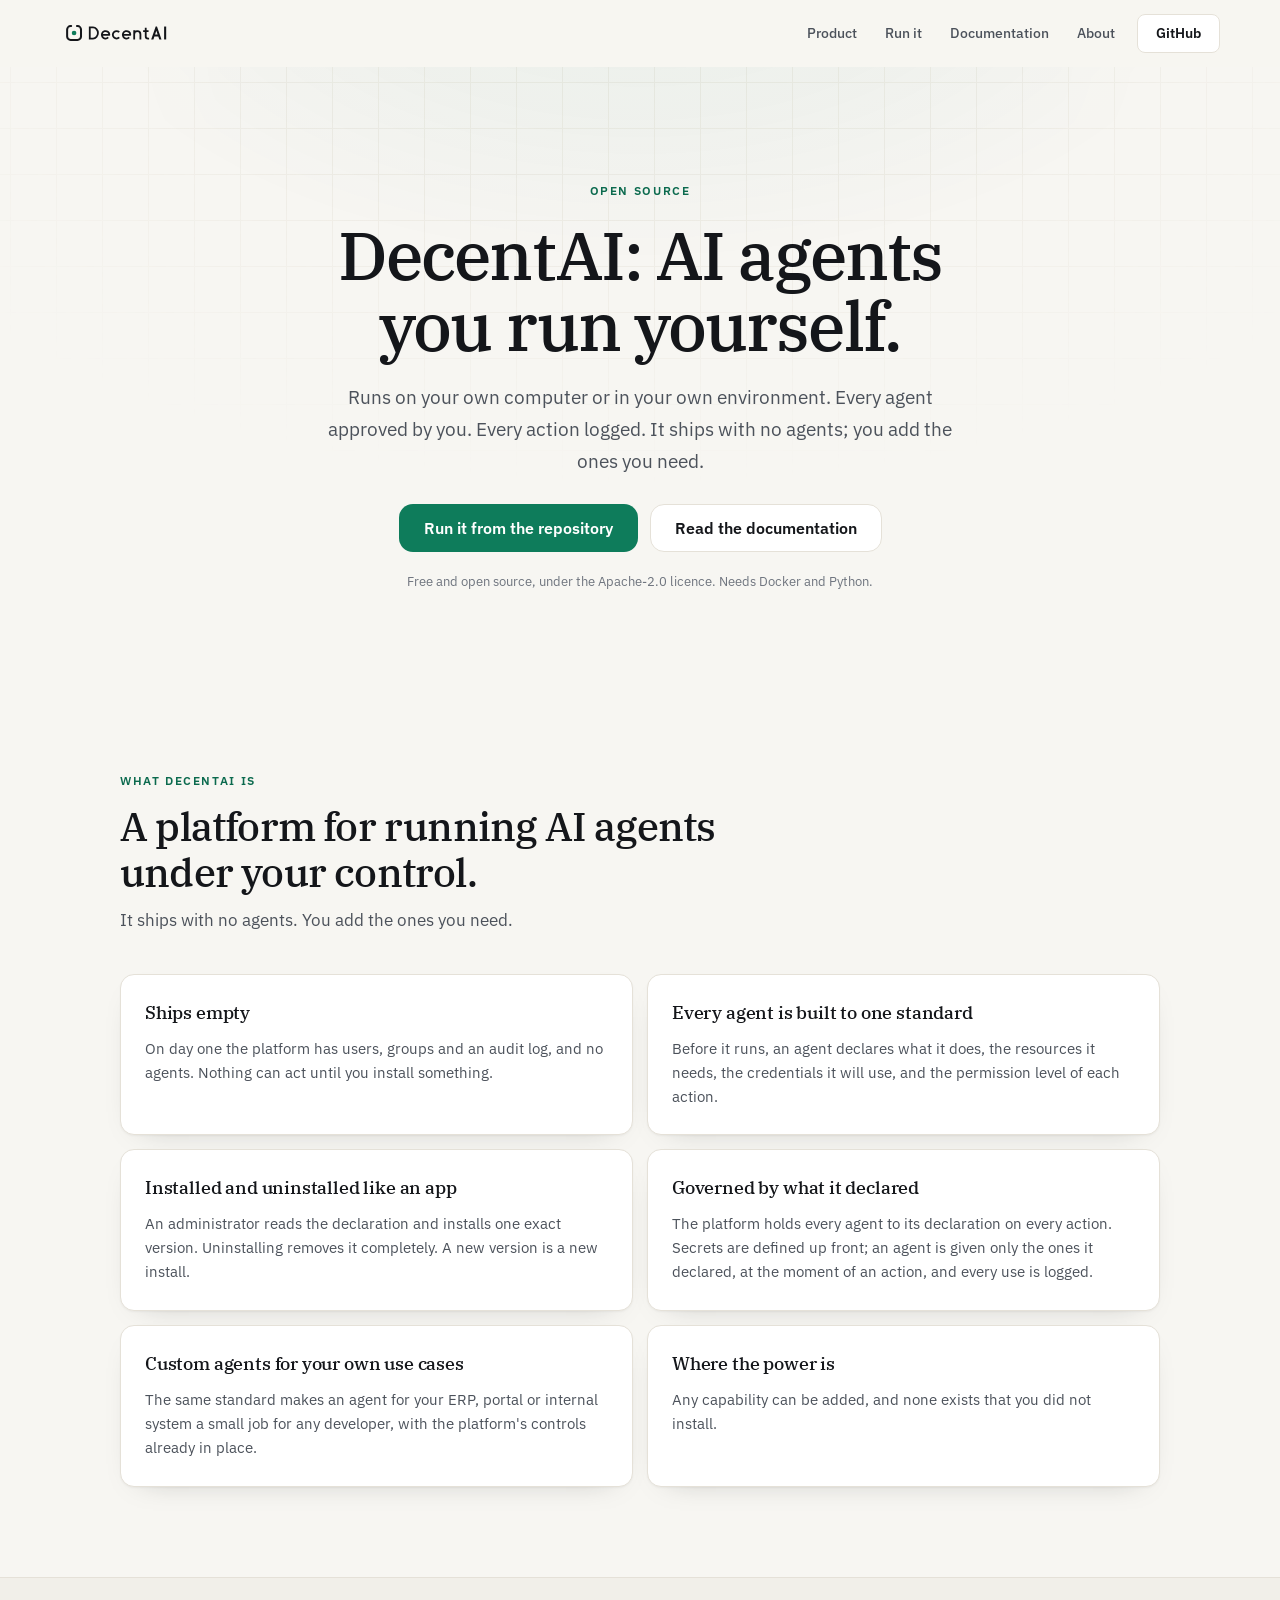
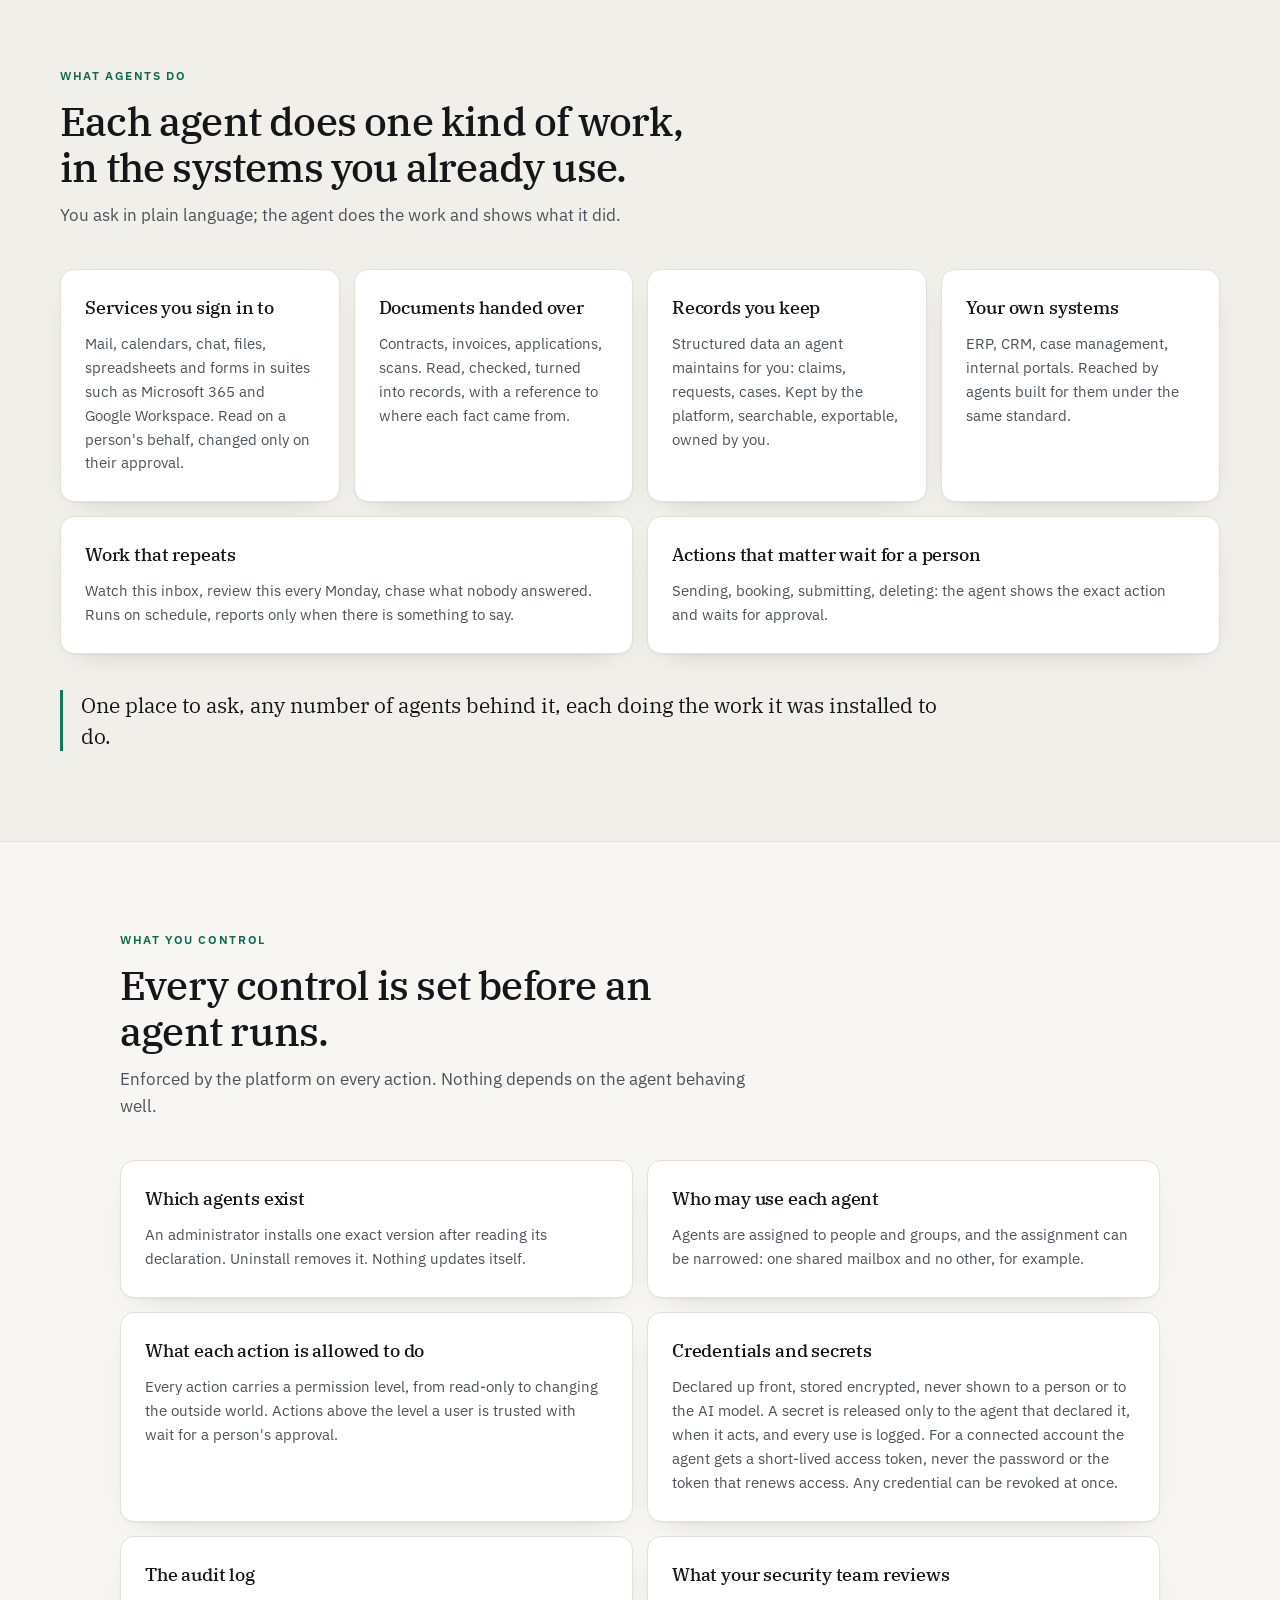
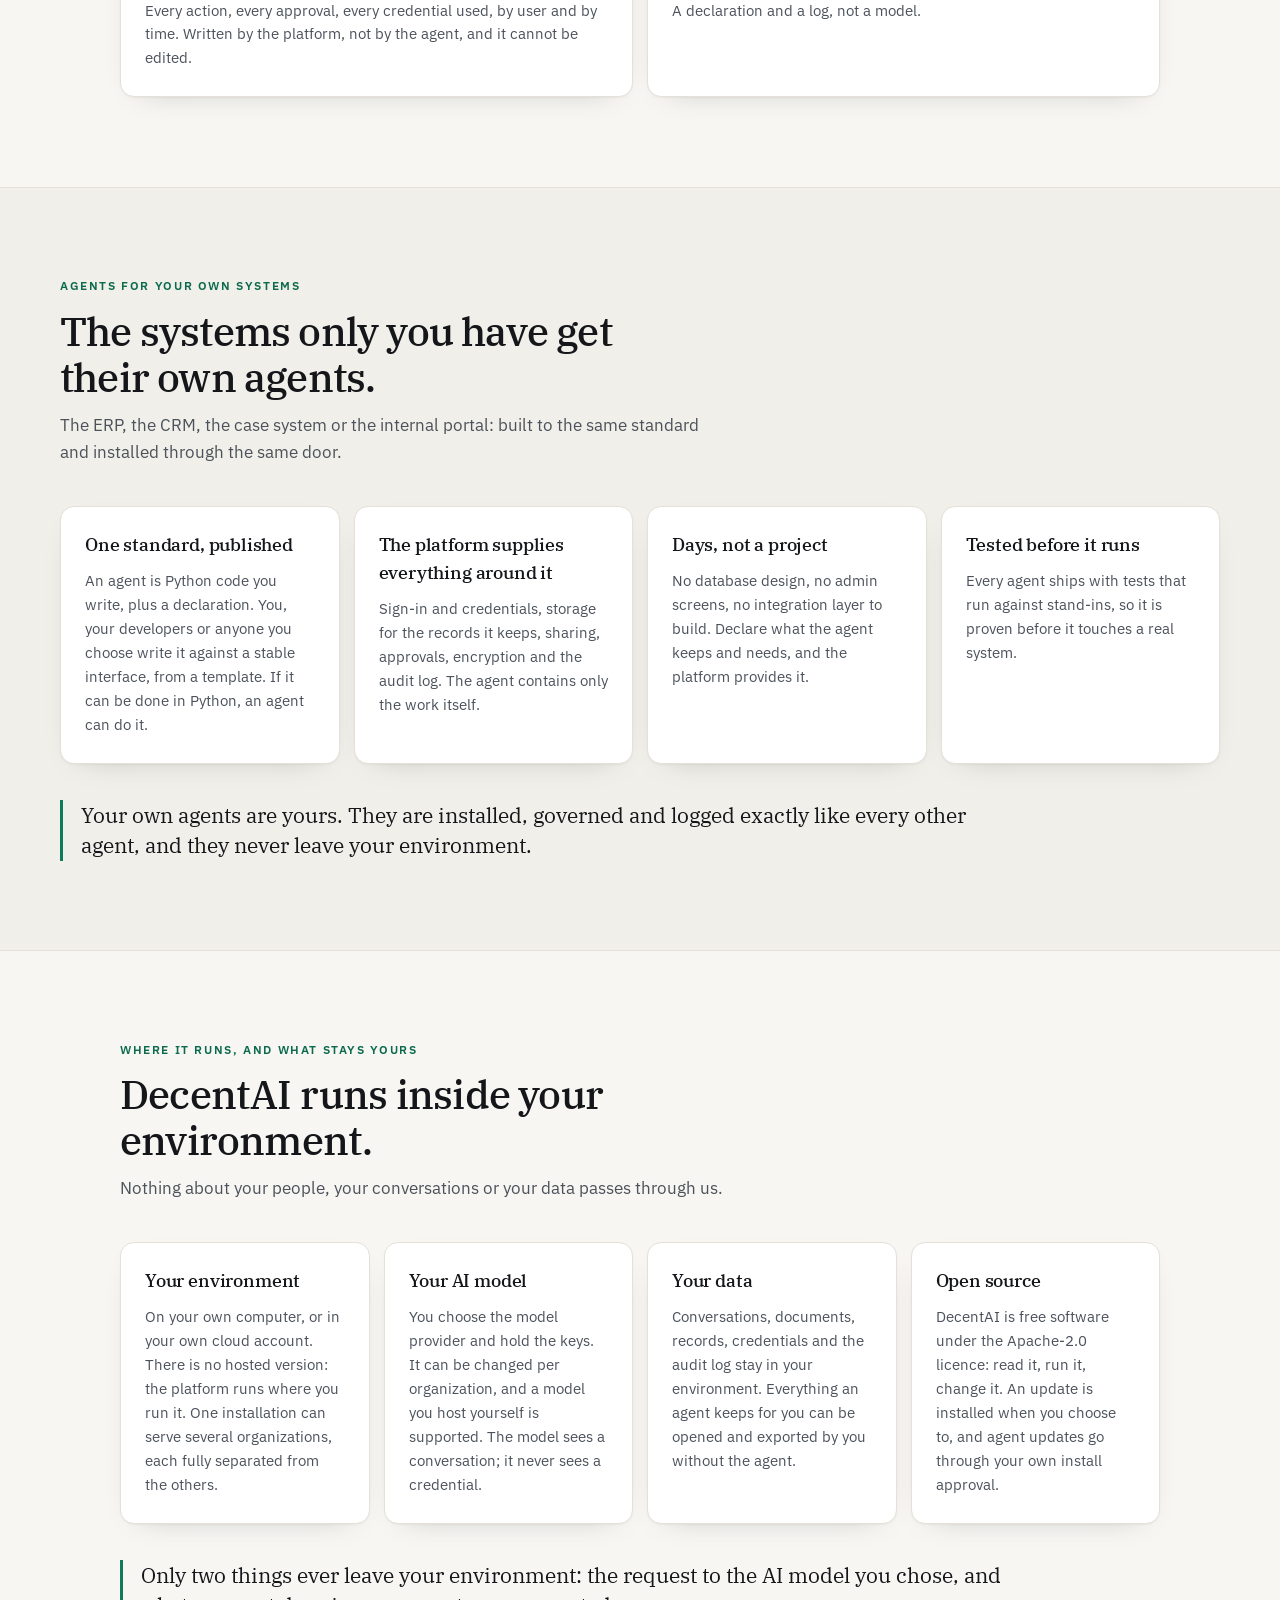
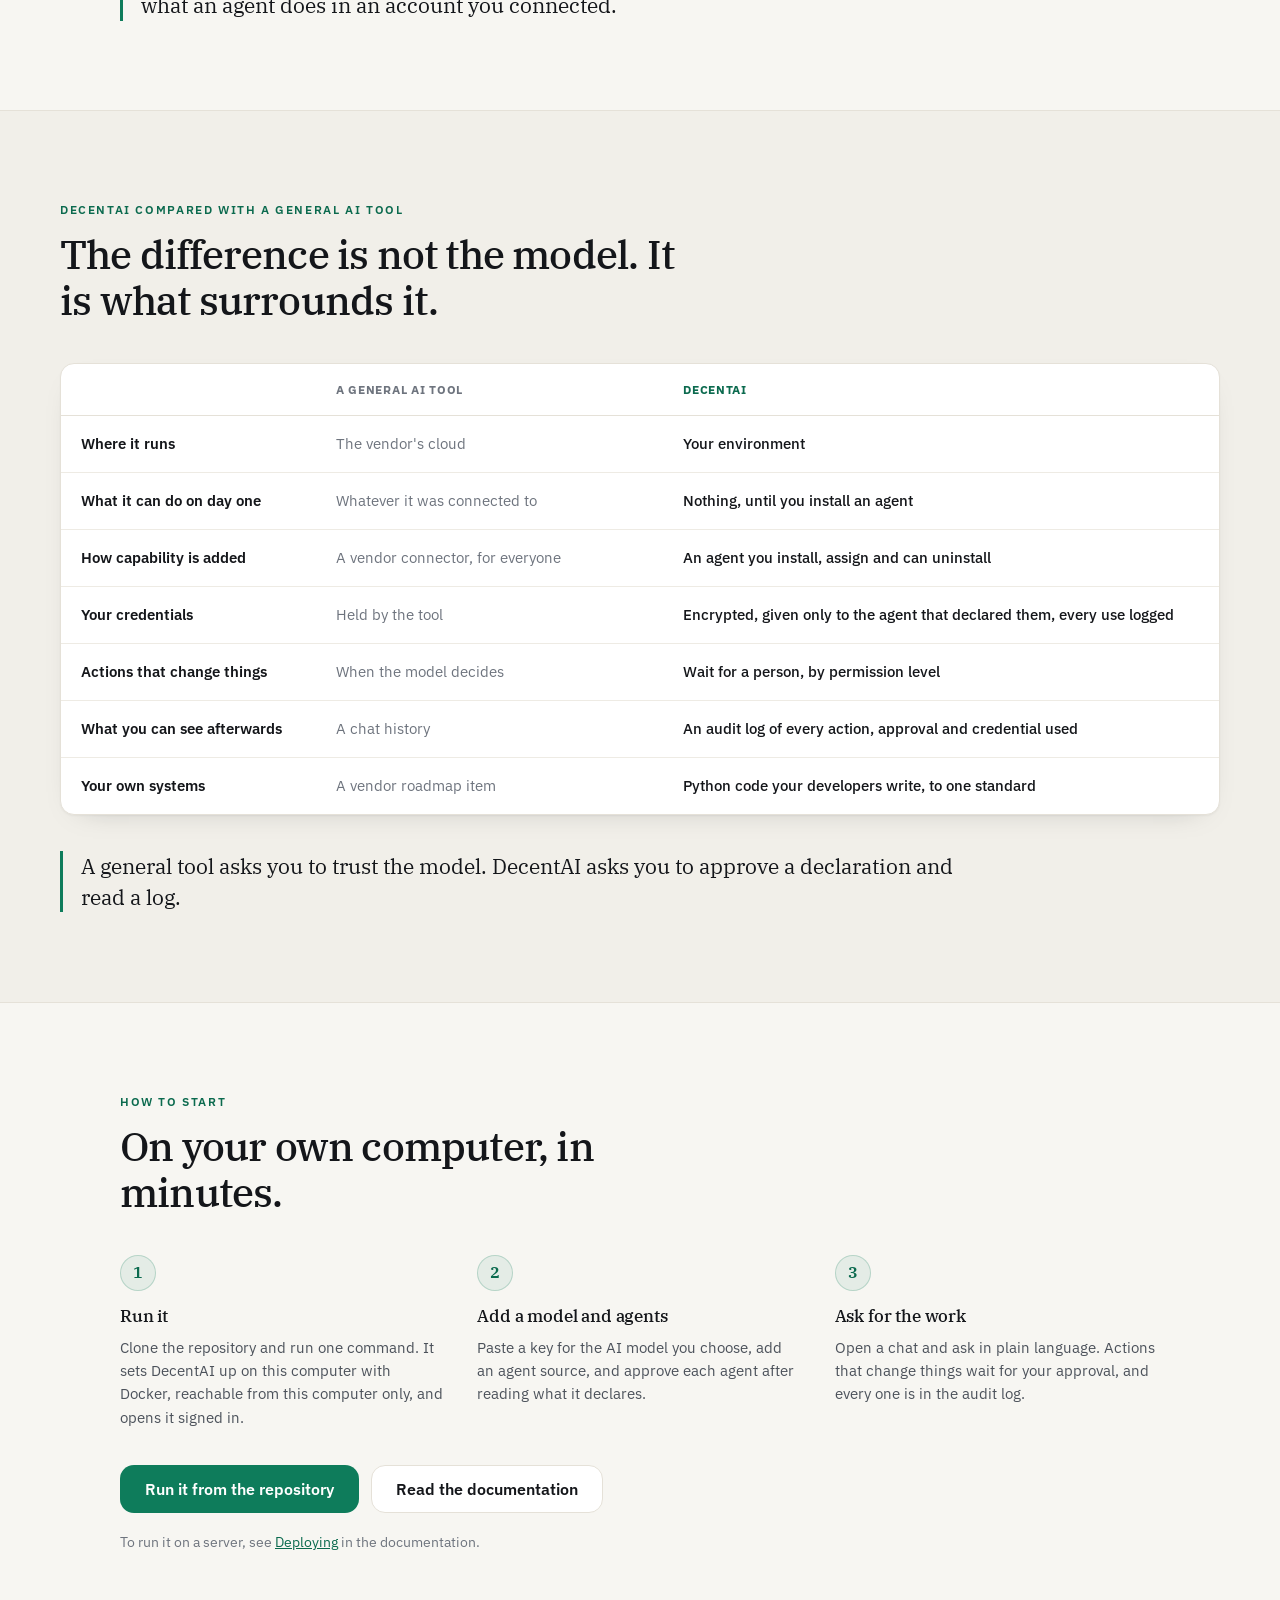
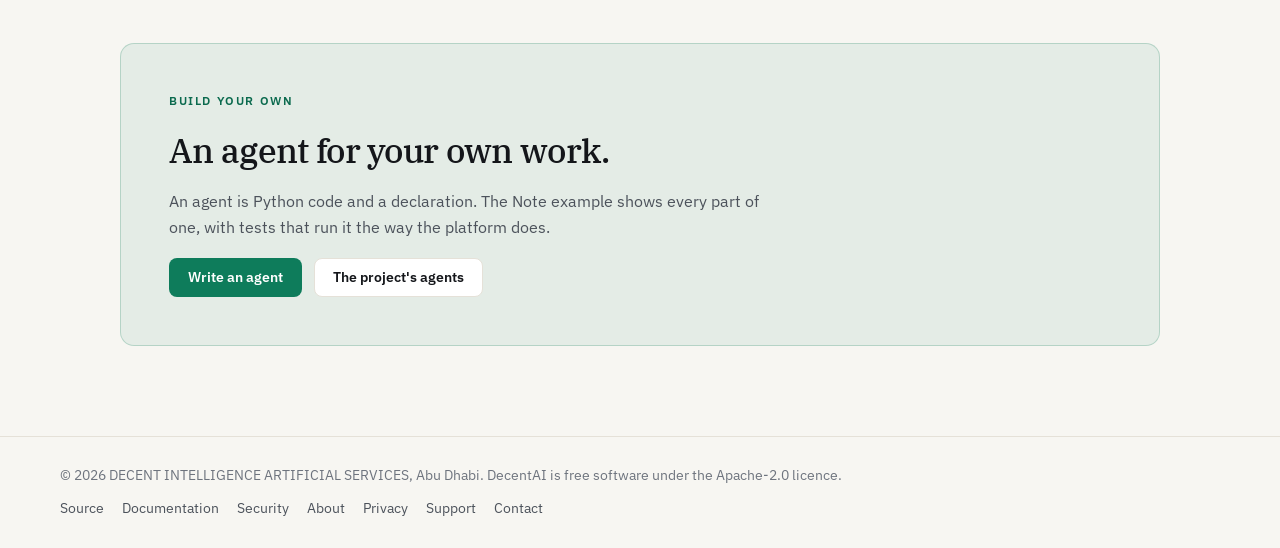
==== commit 16f5a00e: "The company behind DecentAI, on every page and at decentai.io/about DECENT INTELLIGENCE ARTIFICIAL S" ====
--- a/index.html
+++ b/index.html
@@ -27,6 +27,7 @@
       <a href="#what">Product</a>
       <a href="#start">Run it</a>
       <a href="https://github.com/decentai-io/decentai/tree/main/docs">Documentation</a>
+      <a href="about">About</a>
       <a class="btn" href="https://github.com/decentai-io/decentai">GitHub</a>
     </nav>
   </header>
@@ -185,11 +186,12 @@
   </main>
 
   <footer class="site-foot">
-    <span>DecentAI is free software under the Apache-2.0 licence.</span>
+    <span>© 2026 DECENT INTELLIGENCE ARTIFICIAL SERVICES, Abu Dhabi. DecentAI is free software under the Apache-2.0 licence.</span>
     <nav aria-label="Footer">
       <a href="https://github.com/decentai-io/decentai">Source</a>
       <a href="https://github.com/decentai-io/decentai/tree/main/docs">Documentation</a>
       <a href="https://github.com/decentai-io/decentai/blob/main/SECURITY.md">Security</a>
+      <a href="about">About</a>
       <a href="privacy">Privacy</a>
       <a href="support">Support</a>
       <a href="mailto:ahmed@decentai.io">Contact</a>
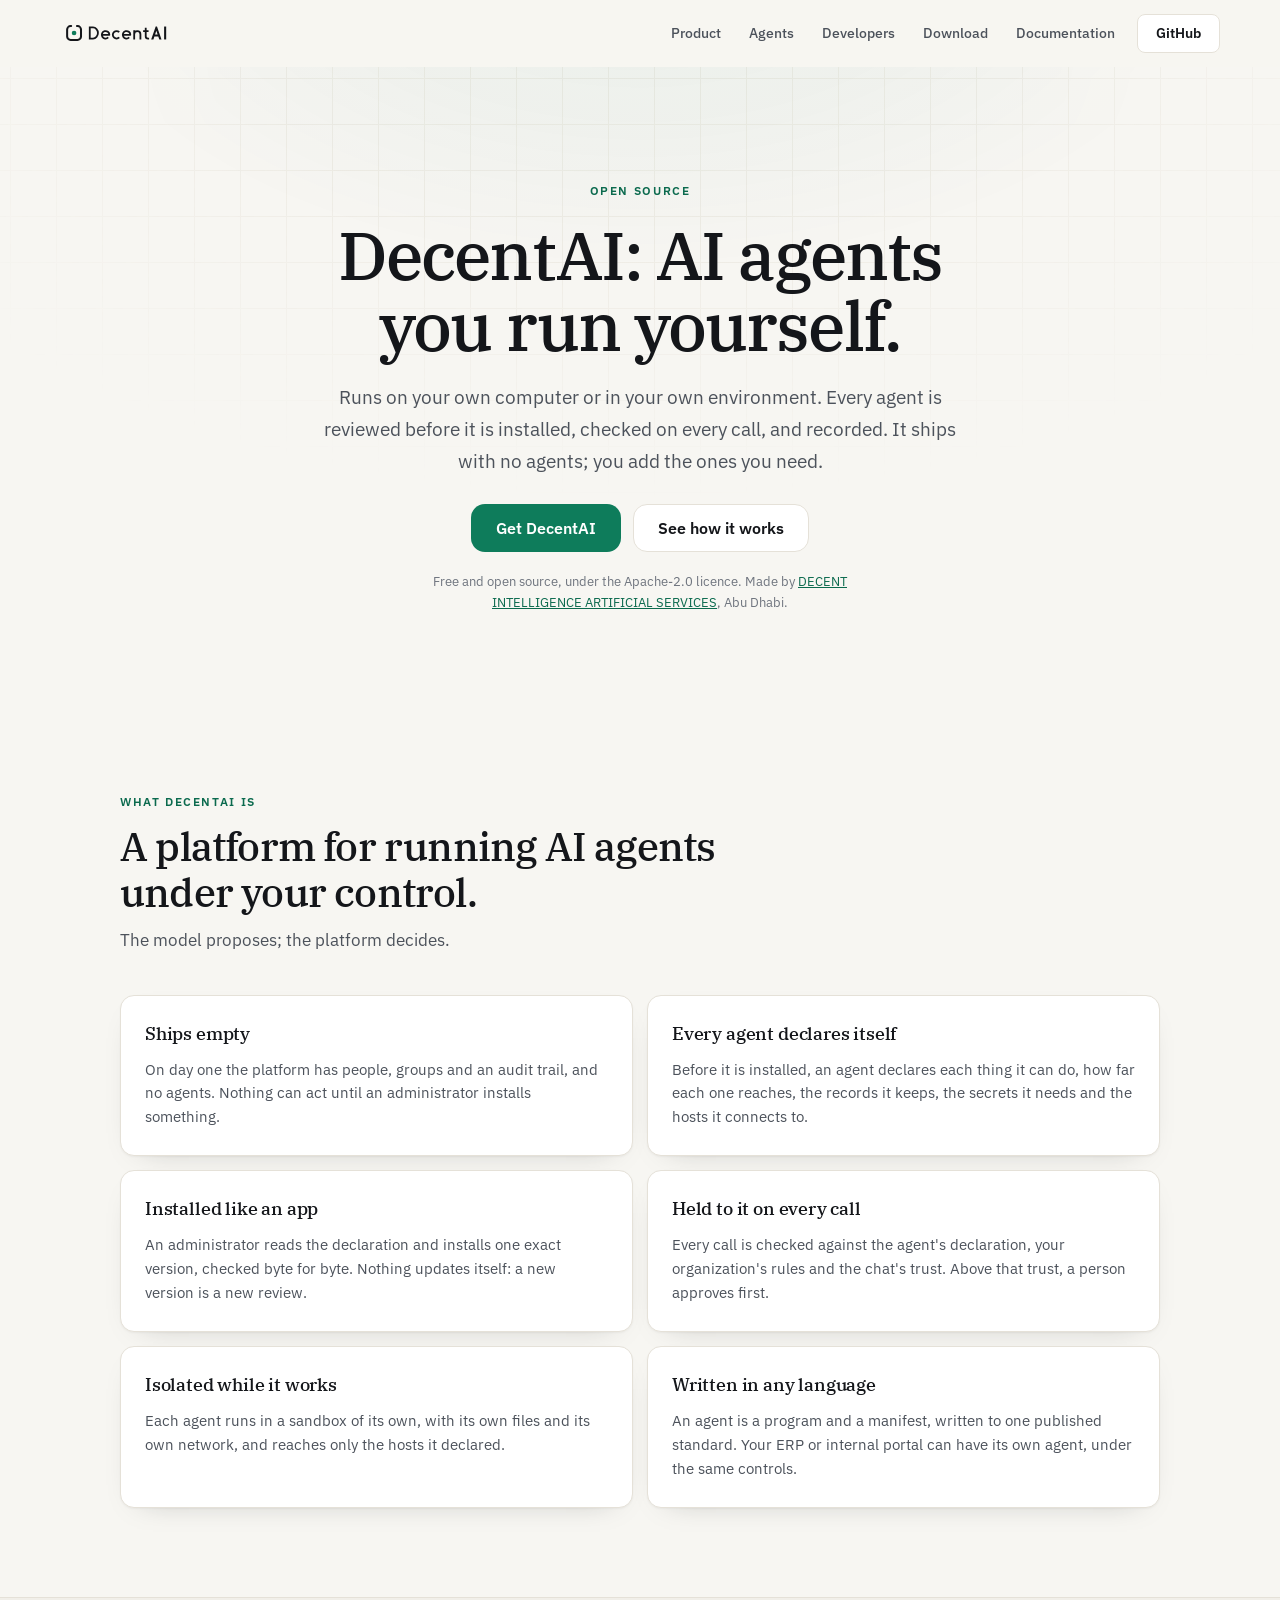
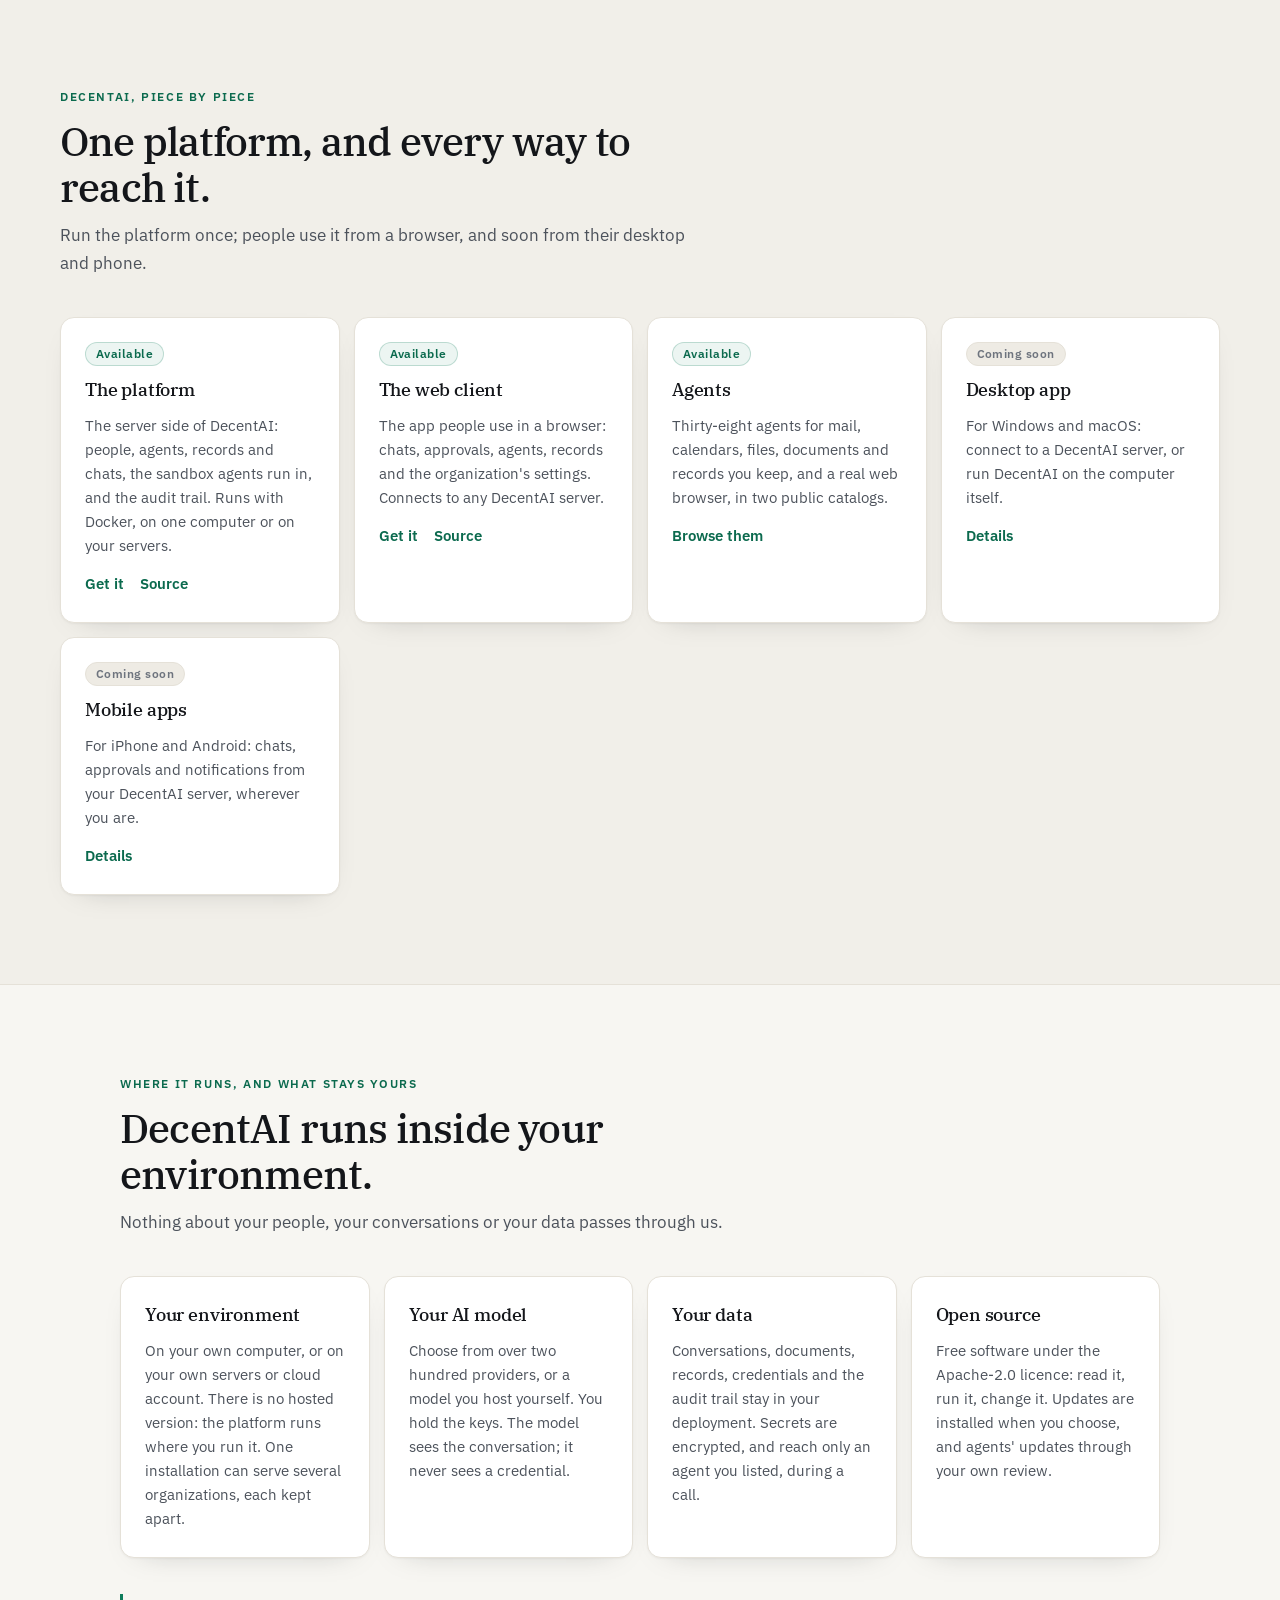
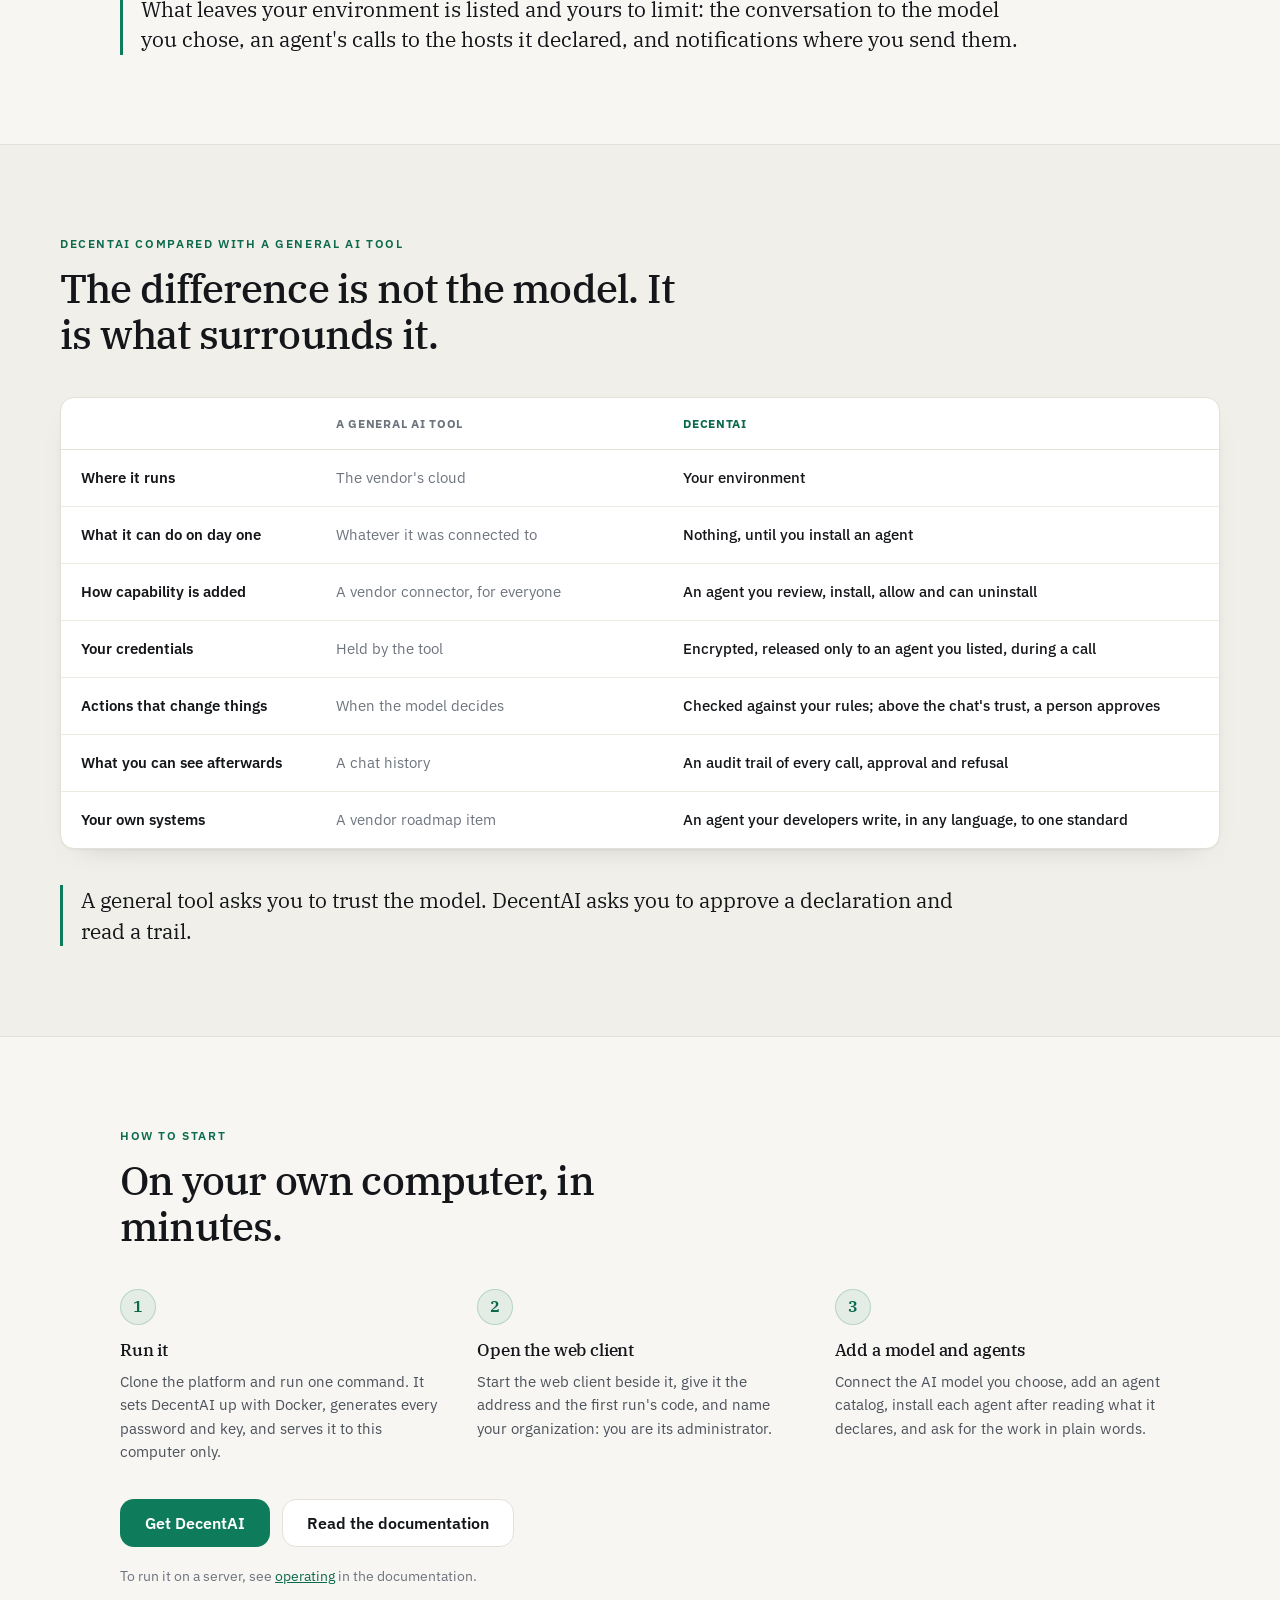
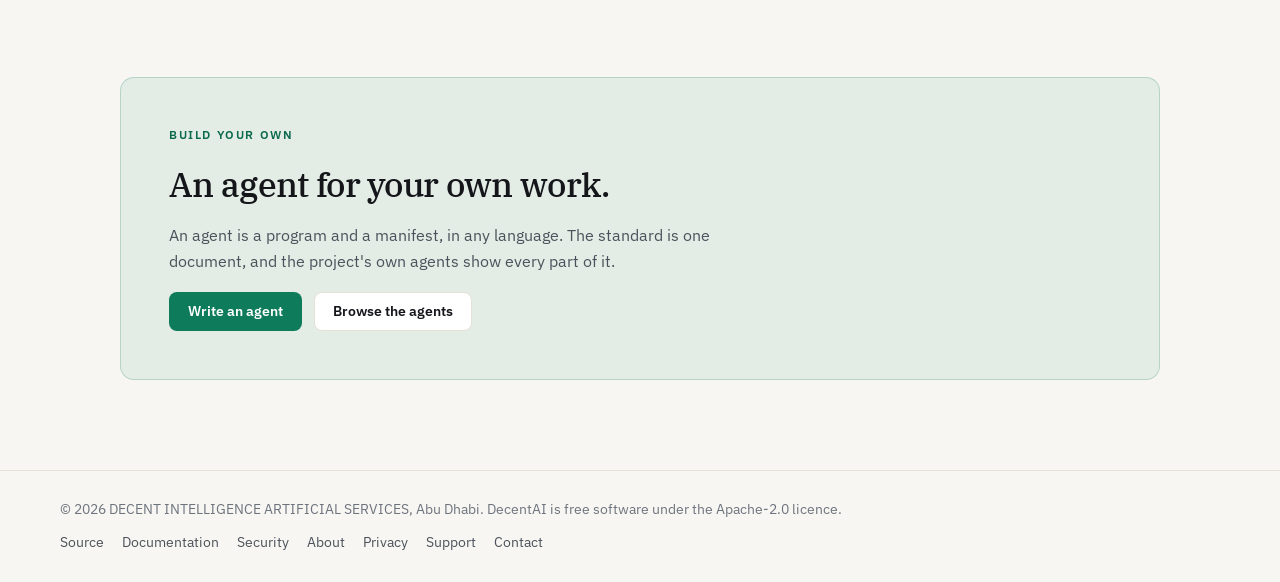
==== commit 94a4c052: "The site as several pages, true to the new design, with the company behind it on the home page Home," ====
--- a/index.html
+++ b/index.html
@@ -4,9 +4,9 @@
   <meta charset="utf-8">
   <meta name="viewport" content="width=device-width, initial-scale=1">
   <title>DecentAI: AI agents you run yourself</title>
-  <meta name="description" content="DecentAI is an open-source platform for running AI agents under your control. It runs on your own computer or in your own environment; every agent is approved by you and every action is logged.">
+  <meta name="description" content="DecentAI is an open-source platform for running AI agents under your control. It runs on your own computer or in your own environment; every agent is reviewed before it is installed, checked on every call, and recorded.">
   <meta property="og:title" content="DecentAI">
-  <meta property="og:description" content="AI agents you run yourself. Every agent approved by you. Every action logged.">
+  <meta property="og:description" content="AI agents you run yourself. Every agent reviewed before it runs. Every call checked and recorded.">
   <meta property="og:image" content="https://decentai.io/brand/decentai-og-1200x630.png">
   <meta name="color-scheme" content="light dark">
   <link rel="icon" href="favicon.ico" sizes="16x16 32x32 48x48">
@@ -16,6 +16,13 @@
   <link rel="preconnect" href="https://fonts.gstatic.com" crossorigin>
   <link rel="stylesheet" href="https://fonts.googleapis.com/css2?family=IBM+Plex+Serif:wght@400;500;600&amp;family=IBM+Plex+Sans:wght@400;500;600&amp;display=swap">
   <link rel="stylesheet" href="site.css">
+  <script type="application/ld+json">
+  {"@context": "https://schema.org", "@type": "Organization", "name": "DecentAI",
+   "legalName": "DECENT INTELLIGENCE ARTIFICIAL SERVICES", "url": "https://decentai.io",
+   "logo": "https://decentai.io/brand/decentai-mark-180.png", "email": "ahmed@decentai.io",
+   "address": {"@type": "PostalAddress", "addressLocality": "Abu Dhabi", "addressCountry": "AE"},
+   "sameAs": ["https://github.com/decentai-io"]}
+  </script>
 </head>
 <body>
   <header class="site-head">
@@ -24,11 +31,12 @@
       <img class="site-logo only-dark" src="brand/decentai-lockup-horizontal-dark.svg" alt="DecentAI">
     </a>
     <nav class="site-nav" aria-label="Site">
-      <a href="#what">Product</a>
-      <a href="#start">Run it</a>
-      <a href="https://github.com/decentai-io/decentai/tree/main/docs">Documentation</a>
-      <a href="about">About</a>
-      <a class="btn" href="https://github.com/decentai-io/decentai">GitHub</a>
+      <a href="product">Product</a>
+      <a href="agents">Agents</a>
+      <a href="developers">Developers</a>
+      <a href="download">Download</a>
+      <a href="https://github.com/decentai-io/decentai/tree/main/documentation">Documentation</a>
+      <a class="btn" href="https://github.com/decentai-io">GitHub</a>
     </nav>
   </header>
 
@@ -39,81 +47,46 @@
         <span class="kicker">Open source</span>
         <h1>DecentAI: AI agents you run yourself.</h1>
         <p class="hero-lead">
-          Runs on your own computer or in your own environment. Every agent approved by you.
-          Every action logged. It ships with no agents; you add the ones you need.
+          Runs on your own computer or in your own environment. Every agent is reviewed before it is installed,
+          checked on every call, and recorded. It ships with no agents; you add the ones you need.
         </p>
         <div class="hero-actions">
-          <a class="btn btn--primary btn--lg" href="https://github.com/decentai-io/decentai#run-it">Run it from the repository</a>
-          <a class="btn btn--lg" href="https://github.com/decentai-io/decentai/tree/main/docs">Read the documentation</a>
+          <a class="btn btn--primary btn--lg" href="download">Get DecentAI</a>
+          <a class="btn btn--lg" href="product">See how it works</a>
         </div>
-        <p class="hero-note">Free and open source, under the Apache-2.0 licence. Needs Docker and Python.</p>
+        <p class="hero-note">Free and open source, under the Apache-2.0 licence. Made by <a href="about">DECENT INTELLIGENCE ARTIFICIAL SERVICES</a>, Abu Dhabi.</p>
       </div>
     </section>
 
-    <section class="band" id="what">
+    <section class="band">
       <div class="band-head">
         <span class="kicker">What DecentAI is</span>
         <h2>A platform for running AI agents under your control.</h2>
-        <p>It ships with no agents. You add the ones you need.</p>
+        <p>The model proposes; the platform decides.</p>
       </div>
       <div class="pillars">
-        <article class="pillar"><h3>Ships empty</h3><p>On day one the platform has users, groups and an audit log, and no agents. Nothing can act until you install something.</p></article>
-        <article class="pillar"><h3>Every agent is built to one standard</h3><p>Before it runs, an agent declares what it does, the resources it needs, the credentials it will use, and the permission level of each action.</p></article>
-        <article class="pillar"><h3>Installed and uninstalled like an app</h3><p>An administrator reads the declaration and installs one exact version. Uninstalling removes it completely. A new version is a new install.</p></article>
-        <article class="pillar"><h3>Governed by what it declared</h3><p>The platform holds every agent to its declaration on every action. Secrets are defined up front; an agent is given only the ones it declared, at the moment of an action, and every use is logged.</p></article>
-        <article class="pillar"><h3>Custom agents for your own use cases</h3><p>The same standard makes an agent for your ERP, portal or internal system a small job for any developer, with the platform&#x27;s controls already in place.</p></article>
-        <article class="pillar"><h3>Where the power is</h3><p>Any capability can be added, and none exists that you did not install.</p></article>
+        <article class="pillar"><h3>Ships empty</h3><p>On day one the platform has people, groups and an audit trail, and no agents. Nothing can act until an administrator installs something.</p></article>
+        <article class="pillar"><h3>Every agent declares itself</h3><p>Before it is installed, an agent declares each thing it can do, how far each one reaches, the records it keeps, the secrets it needs and the hosts it connects to.</p></article>
+        <article class="pillar"><h3>Installed like an app</h3><p>An administrator reads the declaration and installs one exact version, checked byte for byte. Nothing updates itself: a new version is a new review.</p></article>
+        <article class="pillar"><h3>Held to it on every call</h3><p>Every call is checked against the agent's declaration, your organization's rules and the chat's trust. Above that trust, a person approves first.</p></article>
+        <article class="pillar"><h3>Isolated while it works</h3><p>Each agent runs in a sandbox of its own, with its own files and its own network, and reaches only the hosts it declared.</p></article>
+        <article class="pillar"><h3>Written in any language</h3><p>An agent is a program and a manifest, written to one published standard. Your ERP or internal portal can have its own agent, under the same controls.</p></article>
       </div>
     </section>
 
     <section class="band band--alt">
       <div class="band-head">
-        <span class="kicker">What agents do</span>
-        <h2>Each agent does one kind of work, in the systems you already use.</h2>
-        <p>You ask in plain language; the agent does the work and shows what it did.</p>
+        <span class="kicker">DecentAI, piece by piece</span>
+        <h2>One platform, and every way to reach it.</h2>
+        <p>Run the platform once; people use it from a browser, and soon from their desktop and phone.</p>
       </div>
       <div class="pillars kinds">
-        <article class="pillar"><h3>Services you sign in to</h3><p>Mail, calendars, chat, files, spreadsheets and forms in suites such as Microsoft 365 and Google Workspace. Read on a person&#x27;s behalf, changed only on their approval.</p></article>
-        <article class="pillar"><h3>Documents handed over</h3><p>Contracts, invoices, applications, scans. Read, checked, turned into records, with a reference to where each fact came from.</p></article>
-        <article class="pillar"><h3>Records you keep</h3><p>Structured data an agent maintains for you: claims, requests, cases. Kept by the platform, searchable, exportable, owned by you.</p></article>
-        <article class="pillar"><h3>Your own systems</h3><p>ERP, CRM, case management, internal portals. Reached by agents built for them under the same standard.</p></article>
+        <article class="pillar"><span class="tag">Available</span><h3>The platform</h3><p>The server side of DecentAI: people, agents, records and chats, the sandbox agents run in, and the audit trail. Runs with Docker, on one computer or on your servers.</p><p class="pillar-links"><a href="download#platform">Get it</a><a href="https://github.com/decentai-io/decentai">Source</a></p></article>
+        <article class="pillar"><span class="tag">Available</span><h3>The web client</h3><p>The app people use in a browser: chats, approvals, agents, records and the organization's settings. Connects to any DecentAI server.</p><p class="pillar-links"><a href="download#web">Get it</a><a href="https://github.com/decentai-io/decentai-web-client">Source</a></p></article>
+        <article class="pillar"><span class="tag">Available</span><h3>Agents</h3><p>Thirty-eight agents for mail, calendars, files, documents and records you keep, and a real web browser, in two public catalogs.</p><p class="pillar-links"><a href="agents">Browse them</a></p></article>
+        <article class="pillar"><span class="tag tag--soon">Coming soon</span><h3>Desktop app</h3><p>For Windows and macOS: connect to a DecentAI server, or run DecentAI on the computer itself.</p><p class="pillar-links"><a href="download#apps">Details</a></p></article>
+        <article class="pillar"><span class="tag tag--soon">Coming soon</span><h3>Mobile apps</h3><p>For iPhone and Android: chats, approvals and notifications from your DecentAI server, wherever you are.</p><p class="pillar-links"><a href="download#apps">Details</a></p></article>
       </div>
-      <div class="pillars pillars--more">
-        <article class="pillar"><h3>Work that repeats</h3><p>Watch this inbox, review this every Monday, chase what nobody answered. Runs on schedule, reports only when there is something to say.</p></article>
-        <article class="pillar"><h3>Actions that matter wait for a person</h3><p>Sending, booking, submitting, deleting: the agent shows the exact action and waits for approval.</p></article>
-      </div>
-      <p class="band-close">One place to ask, any number of agents behind it, each doing the work it was installed to do.</p>
-    </section>
-
-    <section class="band">
-      <div class="band-head">
-        <span class="kicker">What you control</span>
-        <h2>Every control is set before an agent runs.</h2>
-        <p>Enforced by the platform on every action. Nothing depends on the agent behaving well.</p>
-      </div>
-      <div class="pillars">
-        <article class="pillar"><h3>Which agents exist</h3><p>An administrator installs one exact version after reading its declaration. Uninstall removes it. Nothing updates itself.</p></article>
-        <article class="pillar"><h3>Who may use each agent</h3><p>Agents are assigned to people and groups, and the assignment can be narrowed: one shared mailbox and no other, for example.</p></article>
-        <article class="pillar"><h3>What each action is allowed to do</h3><p>Every action carries a permission level, from read-only to changing the outside world. Actions above the level a user is trusted with wait for a person&#x27;s approval.</p></article>
-        <article class="pillar"><h3>Credentials and secrets</h3><p>Declared up front, stored encrypted, never shown to a person or to the AI model. A secret is released only to the agent that declared it, when it acts, and every use is logged. For a connected account the agent gets a short-lived access token, never the password or the token that renews access. Any credential can be revoked at once.</p></article>
-        <article class="pillar"><h3>The audit log</h3><p>Every action, every approval, every credential used, by user and by time. Written by the platform, not by the agent, and it cannot be edited.</p></article>
-        <article class="pillar"><h3>What your security team reviews</h3><p>A declaration and a log, not a model.</p></article>
-      </div>
-    </section>
-
-    <section class="band band--alt">
-      <div class="band-head">
-        <span class="kicker">Agents for your own systems</span>
-        <h2>The systems only you have get their own agents.</h2>
-        <p>The ERP, the CRM, the case system or the internal portal: built to the same standard and installed through the same door.</p>
-      </div>
-      <div class="pillars kinds">
-        <article class="pillar"><h3>One standard, published</h3><p>An agent is Python code you write, plus a declaration. You, your developers or anyone you choose write it against a stable interface, from a template. If it can be done in Python, an agent can do it.</p></article>
-        <article class="pillar"><h3>The platform supplies everything around it</h3><p>Sign-in and credentials, storage for the records it keeps, sharing, approvals, encryption and the audit log. The agent contains only the work itself.</p></article>
-        <article class="pillar"><h3>Days, not a project</h3><p>No database design, no admin screens, no integration layer to build. Declare what the agent keeps and needs, and the platform provides it.</p></article>
-        <article class="pillar"><h3>Tested before it runs</h3><p>Every agent ships with tests that run against stand-ins, so it is proven before it touches a real system.</p></article>
-      </div>
-      <p class="band-close">Your own agents are yours. They are installed, governed and logged exactly like every other agent, and they never leave your environment.</p>
     </section>
 
     <section class="band">
@@ -123,12 +96,12 @@
         <p>Nothing about your people, your conversations or your data passes through us.</p>
       </div>
       <div class="pillars kinds">
-        <article class="pillar"><h3>Your environment</h3><p>On your own computer, or in your own cloud account. There is no hosted version: the platform runs where you run it. One installation can serve several organizations, each fully separated from the others.</p></article>
-        <article class="pillar"><h3>Your AI model</h3><p>You choose the model provider and hold the keys. It can be changed per organization, and a model you host yourself is supported. The model sees a conversation; it never sees a credential.</p></article>
-        <article class="pillar"><h3>Your data</h3><p>Conversations, documents, records, credentials and the audit log stay in your environment. Everything an agent keeps for you can be opened and exported by you without the agent.</p></article>
-        <article class="pillar"><h3>Open source</h3><p>DecentAI is free software under the Apache-2.0 licence: read it, run it, change it. An update is installed when you choose to, and agent updates go through your own install approval.</p></article>
+        <article class="pillar"><h3>Your environment</h3><p>On your own computer, or on your own servers or cloud account. There is no hosted version: the platform runs where you run it. One installation can serve several organizations, each kept apart.</p></article>
+        <article class="pillar"><h3>Your AI model</h3><p>Choose from over two hundred providers, or a model you host yourself. You hold the keys. The model sees the conversation; it never sees a credential.</p></article>
+        <article class="pillar"><h3>Your data</h3><p>Conversations, documents, records, credentials and the audit trail stay in your deployment. Secrets are encrypted, and reach only an agent you listed, during a call.</p></article>
+        <article class="pillar"><h3>Open source</h3><p>Free software under the Apache-2.0 licence: read it, run it, change it. Updates are installed when you choose, and agents' updates through your own review.</p></article>
       </div>
-      <p class="band-close">Only two things ever leave your environment: the request to the AI model you chose, and what an agent does in an account you connected.</p>
+      <p class="band-close">What leaves your environment is listed and yours to limit: the conversation to the model you chose, an agent's calls to the hosts it declared, and notifications where you send them.</p>
     </section>
 
     <section class="band band--alt">
@@ -144,15 +117,15 @@
           <tbody>
             <tr><th scope="row">Where it runs</th><td class="them">The vendor&#x27;s cloud</td><td class="us">Your environment</td></tr>
             <tr><th scope="row">What it can do on day one</th><td class="them">Whatever it was connected to</td><td class="us">Nothing, until you install an agent</td></tr>
-            <tr><th scope="row">How capability is added</th><td class="them">A vendor connector, for everyone</td><td class="us">An agent you install, assign and can uninstall</td></tr>
-            <tr><th scope="row">Your credentials</th><td class="them">Held by the tool</td><td class="us">Encrypted, given only to the agent that declared them, every use logged</td></tr>
-            <tr><th scope="row">Actions that change things</th><td class="them">When the model decides</td><td class="us">Wait for a person, by permission level</td></tr>
-            <tr><th scope="row">What you can see afterwards</th><td class="them">A chat history</td><td class="us">An audit log of every action, approval and credential used</td></tr>
-            <tr><th scope="row">Your own systems</th><td class="them">A vendor roadmap item</td><td class="us">Python code your developers write, to one standard</td></tr>
+            <tr><th scope="row">How capability is added</th><td class="them">A vendor connector, for everyone</td><td class="us">An agent you review, install, allow and can uninstall</td></tr>
+            <tr><th scope="row">Your credentials</th><td class="them">Held by the tool</td><td class="us">Encrypted, released only to an agent you listed, during a call</td></tr>
+            <tr><th scope="row">Actions that change things</th><td class="them">When the model decides</td><td class="us">Checked against your rules; above the chat&#x27;s trust, a person approves</td></tr>
+            <tr><th scope="row">What you can see afterwards</th><td class="them">A chat history</td><td class="us">An audit trail of every call, approval and refusal</td></tr>
+            <tr><th scope="row">Your own systems</th><td class="them">A vendor roadmap item</td><td class="us">An agent your developers write, in any language, to one standard</td></tr>
           </tbody>
         </table>
       </div>
-      <p class="band-close">A general tool asks you to trust the model. DecentAI asks you to approve a declaration and read a log.</p>
+      <p class="band-close">A general tool asks you to trust the model. DecentAI asks you to approve a declaration and read a trail.</p>
     </section>
 
     <section class="band" id="start">
@@ -161,25 +134,25 @@
         <h2>On your own computer, in minutes.</h2>
       </div>
       <ol class="steps">
-        <li class="step"><span class="step-n">1</span><div><h3>Run it</h3><p>Clone the repository and run one command. It sets DecentAI up on this computer with Docker, reachable from this computer only, and opens it signed in.</p></div></li>
-        <li class="step"><span class="step-n">2</span><div><h3>Add a model and agents</h3><p>Paste a key for the AI model you choose, add an agent source, and approve each agent after reading what it declares.</p></div></li>
-        <li class="step"><span class="step-n">3</span><div><h3>Ask for the work</h3><p>Open a chat and ask in plain language. Actions that change things wait for your approval, and every one is in the audit log.</p></div></li>
+        <li class="step"><span class="step-n">1</span><div><h3>Run it</h3><p>Clone the platform and run one command. It sets DecentAI up with Docker, generates every password and key, and serves it to this computer only.</p></div></li>
+        <li class="step"><span class="step-n">2</span><div><h3>Open the web client</h3><p>Start the web client beside it, give it the address and the first run's code, and name your organization: you are its administrator.</p></div></li>
+        <li class="step"><span class="step-n">3</span><div><h3>Add a model and agents</h3><p>Connect the AI model you choose, add an agent catalog, install each agent after reading what it declares, and ask for the work in plain words.</p></div></li>
       </ol>
       <div class="hero-actions">
-          <a class="btn btn--primary btn--lg" href="https://github.com/decentai-io/decentai#run-it">Run it from the repository</a>
-          <a class="btn btn--lg" href="https://github.com/decentai-io/decentai/tree/main/docs">Read the documentation</a>
-        </div>
-      <p class="start-note">To run it on a server, see <a href="https://github.com/decentai-io/decentai/blob/main/docs/run/deploying.md">Deploying</a> in the documentation.</p>
+        <a class="btn btn--primary btn--lg" href="download">Get DecentAI</a>
+        <a class="btn btn--lg" href="https://github.com/decentai-io/decentai/tree/main/documentation">Read the documentation</a>
+      </div>
+      <p class="start-note">To run it on a server, see <a href="https://github.com/decentai-io/decentai/blob/main/documentation/operating.md">operating</a> in the documentation.</p>
     </section>
 
     <section class="band band--cta">
       <div class="cta-card">
         <span class="kicker">Build your own</span>
         <h2>An agent for your own work.</h2>
-        <p>An agent is Python code and a declaration. The Note example shows every part of one, with tests that run it the way the platform does.</p>
+        <p>An agent is a program and a manifest, in any language. The standard is one document, and the project's own agents show every part of it.</p>
         <div class="hero-actions">
-          <a class="btn btn--primary" href="https://github.com/decentai-io/decentai/tree/main/docs/agents">Write an agent</a>
-          <a class="btn" href="https://github.com/decentai-io/decentai-agents">The project's agents</a>
+          <a class="btn btn--primary" href="developers">Write an agent</a>
+          <a class="btn" href="agents">Browse the agents</a>
         </div>
       </div>
     </section>
@@ -188,8 +161,8 @@
   <footer class="site-foot">
     <span>© 2026 DECENT INTELLIGENCE ARTIFICIAL SERVICES, Abu Dhabi. DecentAI is free software under the Apache-2.0 licence.</span>
     <nav aria-label="Footer">
-      <a href="https://github.com/decentai-io/decentai">Source</a>
-      <a href="https://github.com/decentai-io/decentai/tree/main/docs">Documentation</a>
+      <a href="https://github.com/decentai-io">Source</a>
+      <a href="https://github.com/decentai-io/decentai/tree/main/documentation">Documentation</a>
       <a href="https://github.com/decentai-io/decentai/blob/main/SECURITY.md">Security</a>
       <a href="about">About</a>
       <a href="privacy">Privacy</a>
--- a/site.css
+++ b/site.css
@@ -1,4 +1,4 @@
-/* The DecentAI site: one page, no script.
+/* The DecentAI site: a few pages, no script.
 
    It carries the brand's palette: paper and ink with one deep green,
    each with a dark counterpart chosen by the reader's system. Type is
@@ -90,7 +90,7 @@
   color: var(--ink-soft); text-decoration: none;
   font-size: 14px; font-weight: 500;
 }
-.site-nav a:not(.btn):hover { color: var(--ink); background: var(--rule-soft); }
+.site-nav a:not(.btn):hover, .site-nav a[aria-current="page"] { color: var(--ink); background: var(--rule-soft); }
 .site-nav .btn { margin-left: 6px; }
 
 /* Buttons */
@@ -142,6 +142,9 @@
 }
 .hero-actions { display: flex; flex-wrap: wrap; justify-content: center; gap: 12px; margin-top: 6px; }
 .hero-note { margin: 0; max-width: 60ch; font-size: 13px; color: var(--ink-faint); }
+/* An inner page's opening: the same, smaller. */
+.hero--page { padding-bottom: clamp(28px, 4vw, 56px); }
+.hero--page h1 { max-width: 20ch; font-size: clamp(34px, 5vw, 54px); }
 
 /* Bands */
 .band {
@@ -176,6 +179,29 @@
 }
 .band--alt > .band-close { margin-left: max(0px, calc((100% - 1160px) / 2)); }
 
+/* A card's state, and where it leads */
+.tag {
+  align-self: flex-start; padding: 2px 10px; border-radius: 999px;
+  border: 1px solid var(--seal-edge); background: var(--seal-wash); color: var(--seal-ink);
+  font-size: 11.5px; font-weight: 600; letter-spacing: .04em;
+}
+.tag--soon { border-color: var(--rule); background: var(--rule-soft); color: var(--ink-faint); }
+.pillar-links { margin-top: auto; padding-top: 4px; display: flex; flex-wrap: wrap; gap: 6px 16px; font-size: 14px; font-weight: 600; }
+.pillar-links a { text-decoration: none; }
+.pillar-links a:hover { text-decoration: underline; }
+
+/* A heading over a group of cards, prose between them, and commands to copy */
+.group { margin-top: 40px; margin-bottom: 6px; font-size: 20px; letter-spacing: -0.01em; }
+.group:first-of-type { margin-top: 0; }
+.group-note { margin-top: 0; margin-bottom: 16px; color: var(--ink-faint); font-size: 14.5px; }
+.band-text { max-width: 72ch; margin-top: 0; margin-bottom: 14px; color: var(--ink-soft); }
+.band-text code, .pillar code { font-size: .92em; padding: 1px 5px; border-radius: 4px; background: var(--rule-soft); }
+.code {
+  margin-top: 0; margin-bottom: 16px; padding: 16px 18px; overflow-x: auto;
+  border: 1px solid var(--rule); border-radius: var(--radius); background: var(--sheet);
+  font: 13.5px/1.65 ui-monospace, SFMono-Regular, Menlo, Consolas, monospace; color: var(--ink);
+}
+
 /* The comparison */
 .compare-wrap {
   overflow-x: auto; border: 1px solid var(--rule); border-radius: var(--radius-lg);
@@ -202,7 +228,7 @@
 }
 .step h3 { margin: 0 0 6px; font-size: 17px; letter-spacing: -0.01em; }
 .step p { margin: 0; color: var(--ink-soft); font-size: 14.5px; line-height: 1.6; }
-#start .hero-actions { justify-content: flex-start; }
+#start .hero-actions, .actions-start { justify-content: flex-start; }
 .start-note { margin: 18px 0 0; color: var(--ink-faint); font-size: 14px; }
 
 /* The closing card */
@@ -245,8 +271,10 @@
 .doc-short h2 { margin-top: 0; font-size: 18px; }
 .doc-short ul, .doc-short p:last-child { margin-bottom: 0; }
 
-@media (max-width: 640px) {
-  .site-nav a:not(.btn) { display: none; }
+@media (max-width: 760px) {
+  .site-head { flex-wrap: wrap; row-gap: 6px; }
+  .site-nav { margin-left: 0; width: 100%; overflow-x: auto; }
+  .site-nav a:not(.btn) { padding: 6px 9px; white-space: nowrap; }
   .hero-actions .btn { width: 100%; }
 }
 @media (prefers-reduced-motion: reduce) {
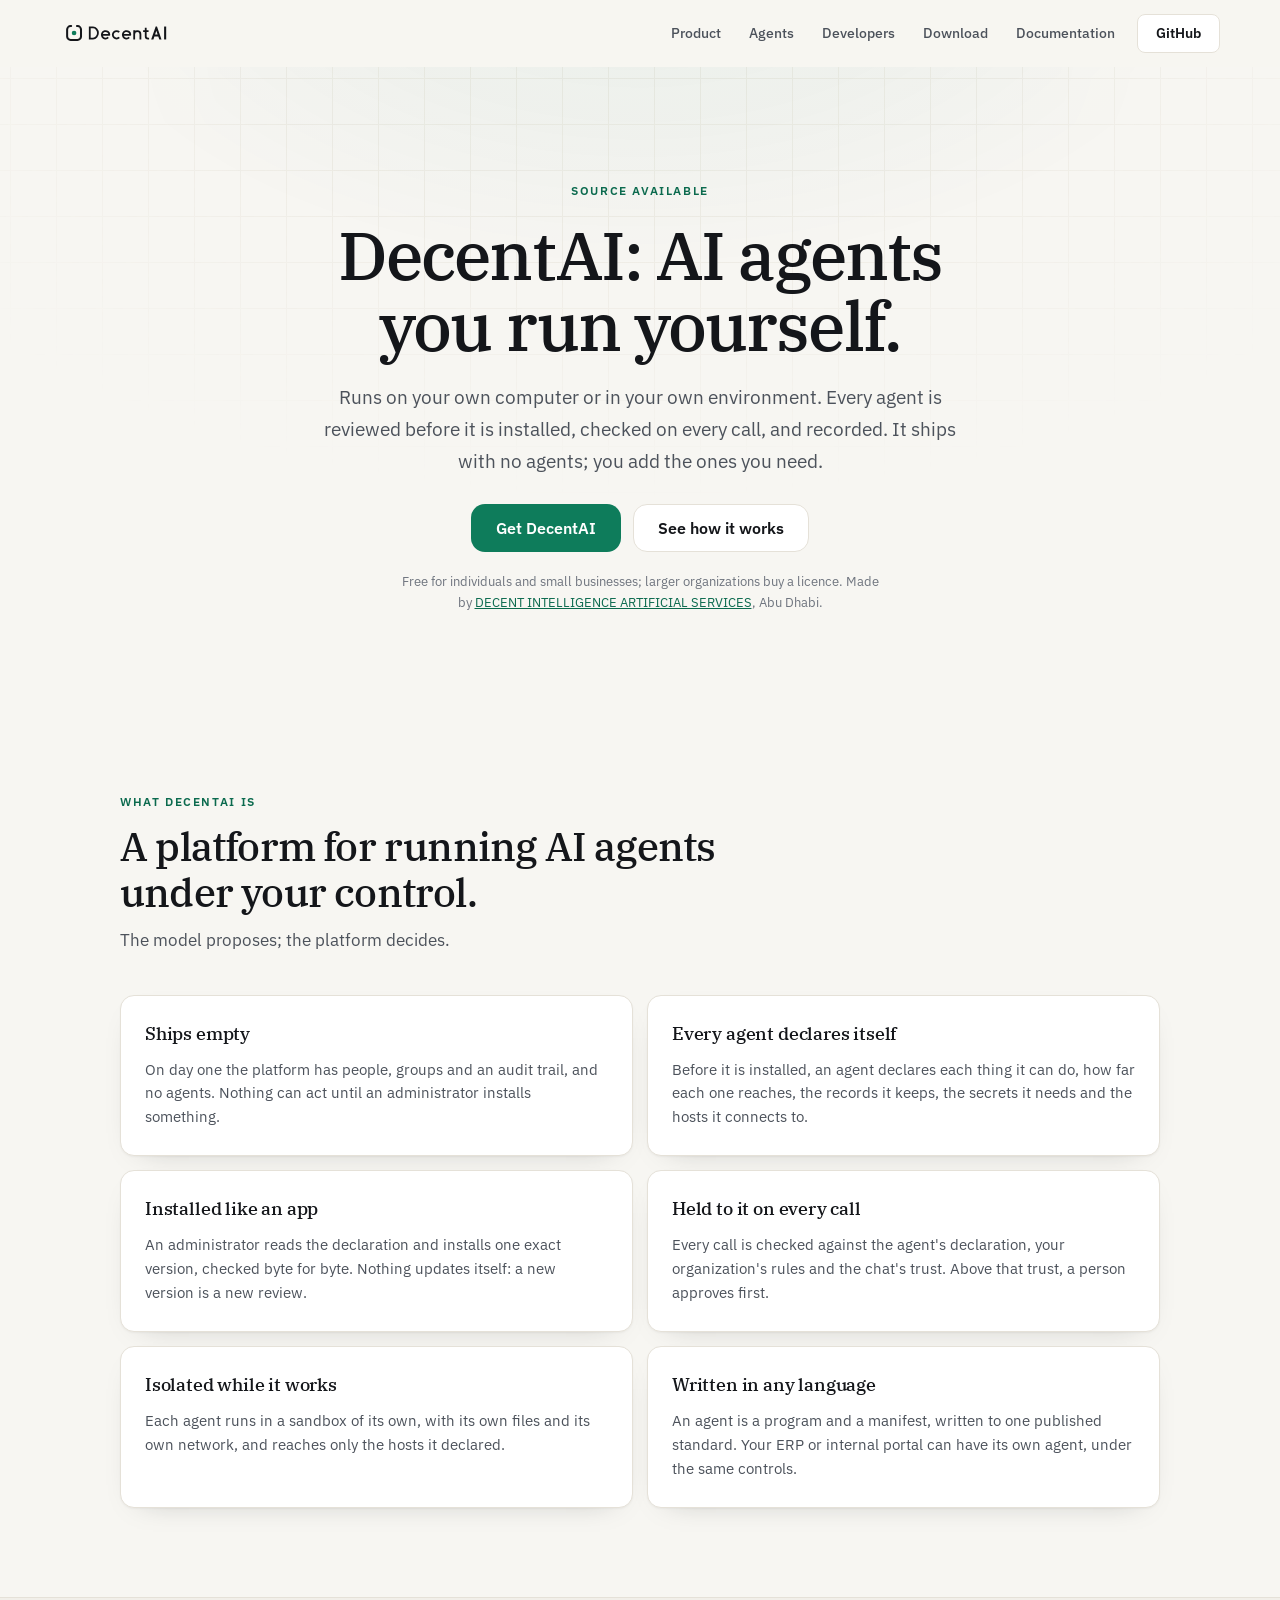
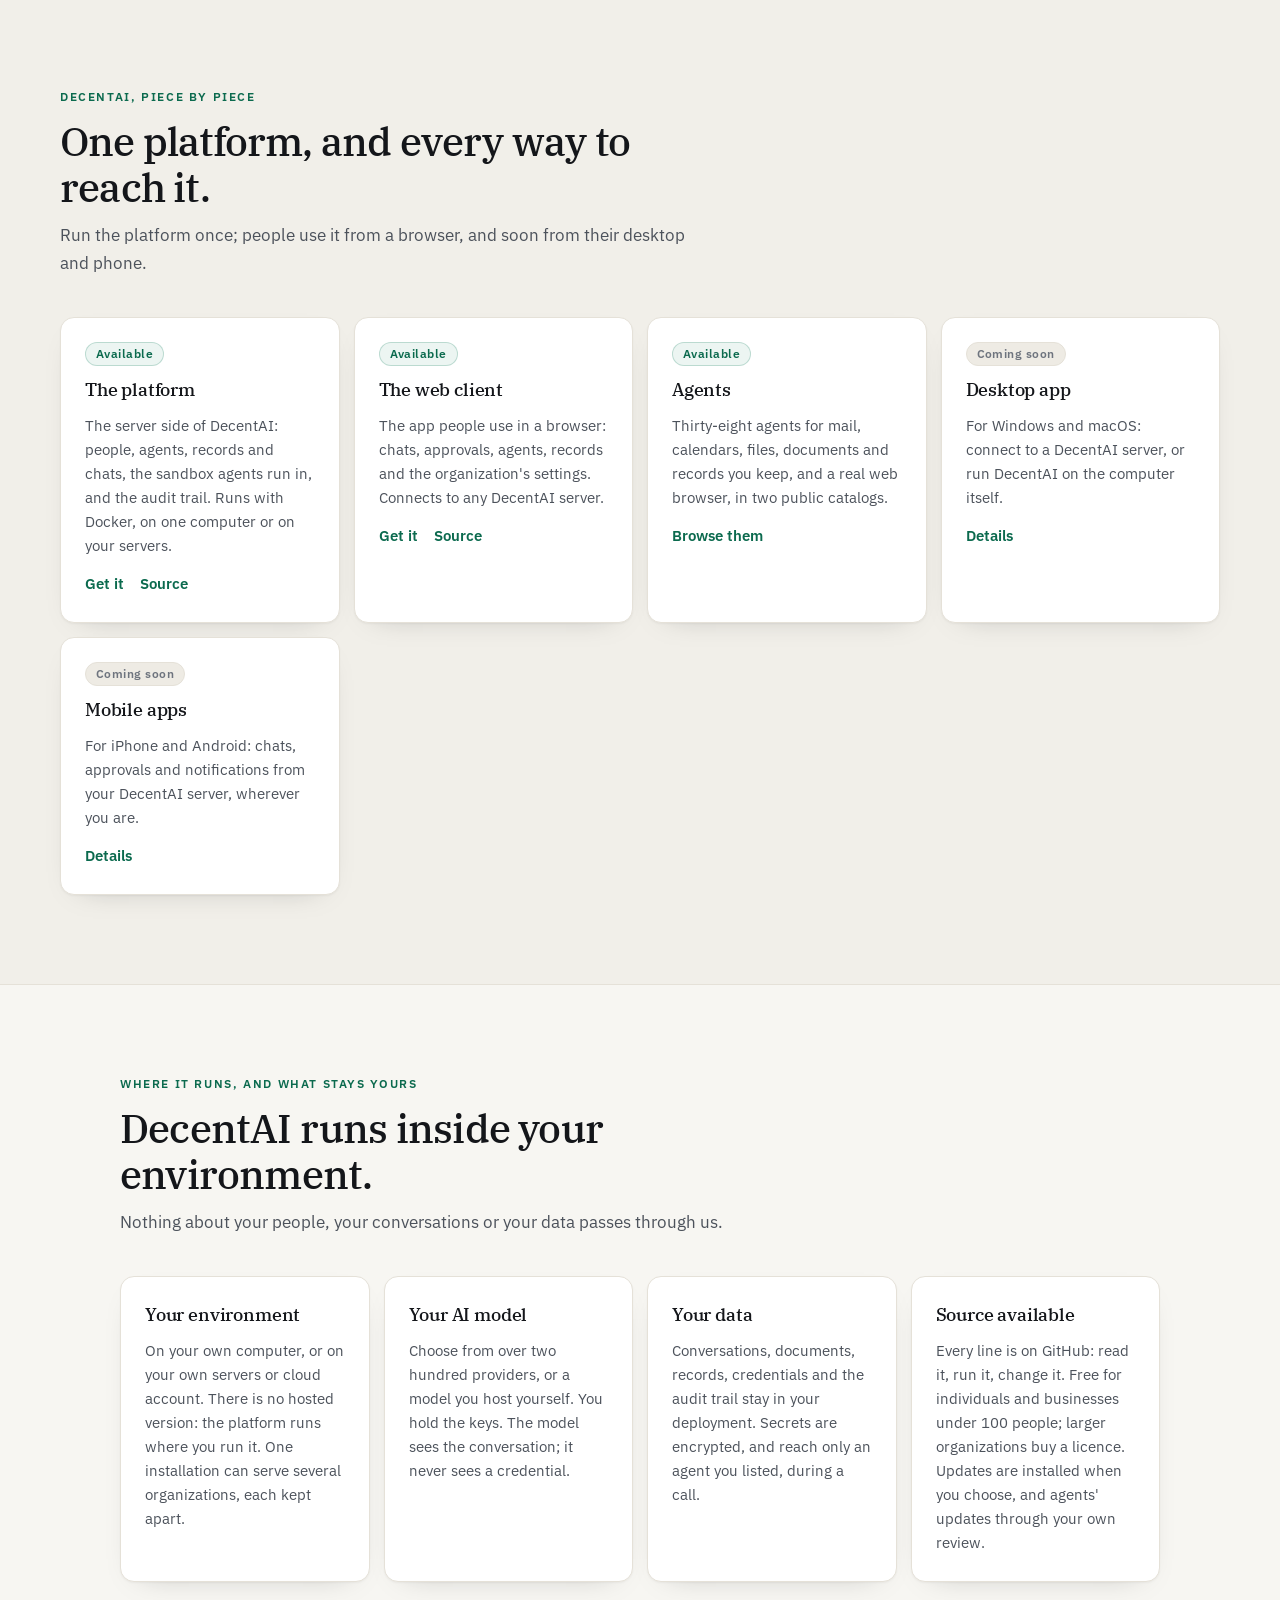
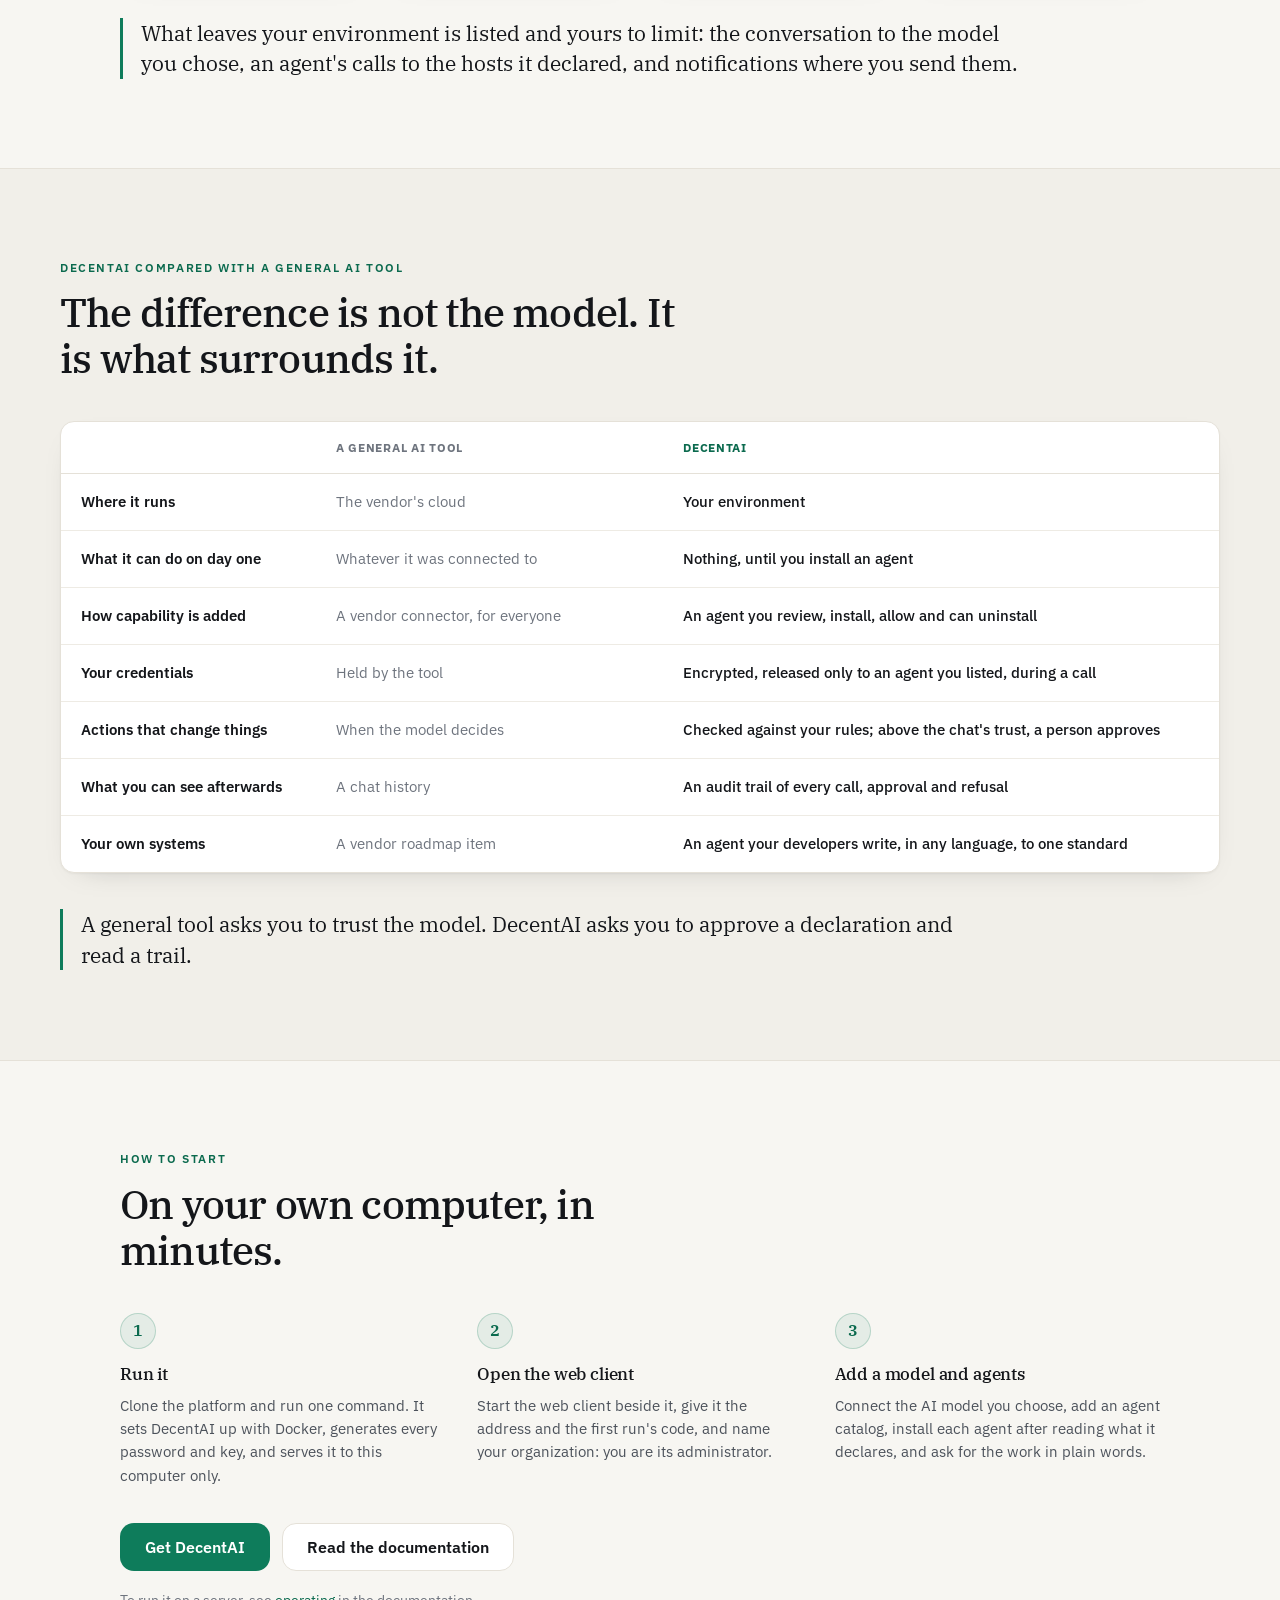
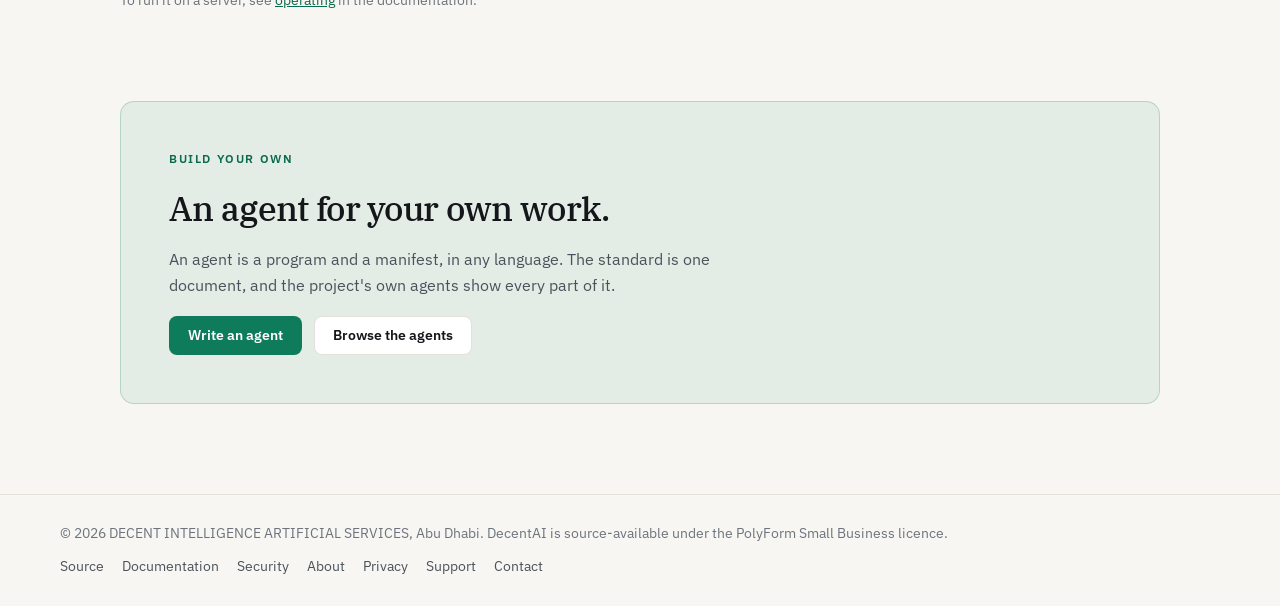
==== commit 40afbbb9: "Say the platform is source-available under PolyForm Small Business The engine and its apps moved fro" ====
--- a/index.html
+++ b/index.html
@@ -4,7 +4,7 @@
   <meta charset="utf-8">
   <meta name="viewport" content="width=device-width, initial-scale=1">
   <title>DecentAI: AI agents you run yourself</title>
-  <meta name="description" content="DecentAI is an open-source platform for running AI agents under your control. It runs on your own computer or in your own environment; every agent is reviewed before it is installed, checked on every call, and recorded.">
+  <meta name="description" content="DecentAI is a source-available platform for running AI agents under your control. It runs on your own computer or in your own environment; every agent is reviewed before it is installed, checked on every call, and recorded.">
   <meta property="og:title" content="DecentAI">
   <meta property="og:description" content="AI agents you run yourself. Every agent reviewed before it runs. Every call checked and recorded.">
   <meta property="og:image" content="https://decentai.io/brand/decentai-og-1200x630.png">
@@ -35,7 +35,7 @@
       <a href="agents">Agents</a>
       <a href="developers">Developers</a>
       <a href="download">Download</a>
-      <a href="https://github.com/decentai-io/decentai/tree/main/documentation">Documentation</a>
+      <a href="https://github.com/decentai-io/decentai-engine/tree/main/documentation">Documentation</a>
       <a class="btn" href="https://github.com/decentai-io">GitHub</a>
     </nav>
   </header>
@@ -44,7 +44,7 @@
     <section class="hero">
       <div class="hero-ground" aria-hidden="true"></div>
       <div class="hero-inner">
-        <span class="kicker">Open source</span>
+        <span class="kicker">Source available</span>
         <h1>DecentAI: AI agents you run yourself.</h1>
         <p class="hero-lead">
           Runs on your own computer or in your own environment. Every agent is reviewed before it is installed,
@@ -54,7 +54,7 @@
           <a class="btn btn--primary btn--lg" href="download">Get DecentAI</a>
           <a class="btn btn--lg" href="product">See how it works</a>
         </div>
-        <p class="hero-note">Free and open source, under the Apache-2.0 licence. Made by <a href="about">DECENT INTELLIGENCE ARTIFICIAL SERVICES</a>, Abu Dhabi.</p>
+        <p class="hero-note">Free for individuals and small businesses; larger organizations buy a licence. Made by <a href="about">DECENT INTELLIGENCE ARTIFICIAL SERVICES</a>, Abu Dhabi.</p>
       </div>
     </section>
 
@@ -81,7 +81,7 @@
         <p>Run the platform once; people use it from a browser, and soon from their desktop and phone.</p>
       </div>
       <div class="pillars kinds">
-        <article class="pillar"><span class="tag">Available</span><h3>The platform</h3><p>The server side of DecentAI: people, agents, records and chats, the sandbox agents run in, and the audit trail. Runs with Docker, on one computer or on your servers.</p><p class="pillar-links"><a href="download#platform">Get it</a><a href="https://github.com/decentai-io/decentai">Source</a></p></article>
+        <article class="pillar"><span class="tag">Available</span><h3>The platform</h3><p>The server side of DecentAI: people, agents, records and chats, the sandbox agents run in, and the audit trail. Runs with Docker, on one computer or on your servers.</p><p class="pillar-links"><a href="download#platform">Get it</a><a href="https://github.com/decentai-io/decentai-engine">Source</a></p></article>
         <article class="pillar"><span class="tag">Available</span><h3>The web client</h3><p>The app people use in a browser: chats, approvals, agents, records and the organization's settings. Connects to any DecentAI server.</p><p class="pillar-links"><a href="download#web">Get it</a><a href="https://github.com/decentai-io/decentai-web-client">Source</a></p></article>
         <article class="pillar"><span class="tag">Available</span><h3>Agents</h3><p>Thirty-eight agents for mail, calendars, files, documents and records you keep, and a real web browser, in two public catalogs.</p><p class="pillar-links"><a href="agents">Browse them</a></p></article>
         <article class="pillar"><span class="tag tag--soon">Coming soon</span><h3>Desktop app</h3><p>For Windows and macOS: connect to a DecentAI server, or run DecentAI on the computer itself.</p><p class="pillar-links"><a href="download#apps">Details</a></p></article>
@@ -99,7 +99,7 @@
         <article class="pillar"><h3>Your environment</h3><p>On your own computer, or on your own servers or cloud account. There is no hosted version: the platform runs where you run it. One installation can serve several organizations, each kept apart.</p></article>
         <article class="pillar"><h3>Your AI model</h3><p>Choose from over two hundred providers, or a model you host yourself. You hold the keys. The model sees the conversation; it never sees a credential.</p></article>
         <article class="pillar"><h3>Your data</h3><p>Conversations, documents, records, credentials and the audit trail stay in your deployment. Secrets are encrypted, and reach only an agent you listed, during a call.</p></article>
-        <article class="pillar"><h3>Open source</h3><p>Free software under the Apache-2.0 licence: read it, run it, change it. Updates are installed when you choose, and agents' updates through your own review.</p></article>
+        <article class="pillar"><h3>Source available</h3><p>Every line is on GitHub: read it, run it, change it. Free for individuals and businesses under 100 people; larger organizations buy a licence. Updates are installed when you choose, and agents' updates through your own review.</p></article>
       </div>
       <p class="band-close">What leaves your environment is listed and yours to limit: the conversation to the model you chose, an agent's calls to the hosts it declared, and notifications where you send them.</p>
     </section>
@@ -140,9 +140,9 @@
       </ol>
       <div class="hero-actions">
         <a class="btn btn--primary btn--lg" href="download">Get DecentAI</a>
-        <a class="btn btn--lg" href="https://github.com/decentai-io/decentai/tree/main/documentation">Read the documentation</a>
+        <a class="btn btn--lg" href="https://github.com/decentai-io/decentai-engine/tree/main/documentation">Read the documentation</a>
       </div>
-      <p class="start-note">To run it on a server, see <a href="https://github.com/decentai-io/decentai/blob/main/documentation/operating.md">operating</a> in the documentation.</p>
+      <p class="start-note">To run it on a server, see <a href="https://github.com/decentai-io/decentai-engine/blob/main/documentation/operating.md">operating</a> in the documentation.</p>
     </section>
 
     <section class="band band--cta">
@@ -159,11 +159,11 @@
   </main>
 
   <footer class="site-foot">
-    <span>© 2026 DECENT INTELLIGENCE ARTIFICIAL SERVICES, Abu Dhabi. DecentAI is free software under the Apache-2.0 licence.</span>
+    <span>© 2026 DECENT INTELLIGENCE ARTIFICIAL SERVICES, Abu Dhabi. DecentAI is source-available under the PolyForm Small Business licence.</span>
     <nav aria-label="Footer">
       <a href="https://github.com/decentai-io">Source</a>
-      <a href="https://github.com/decentai-io/decentai/tree/main/documentation">Documentation</a>
-      <a href="https://github.com/decentai-io/decentai/blob/main/SECURITY.md">Security</a>
+      <a href="https://github.com/decentai-io/decentai-engine/tree/main/documentation">Documentation</a>
+      <a href="https://github.com/decentai-io/decentai-engine/blob/main/SECURITY.md">Security</a>
       <a href="about">About</a>
       <a href="privacy">Privacy</a>
       <a href="support">Support</a>
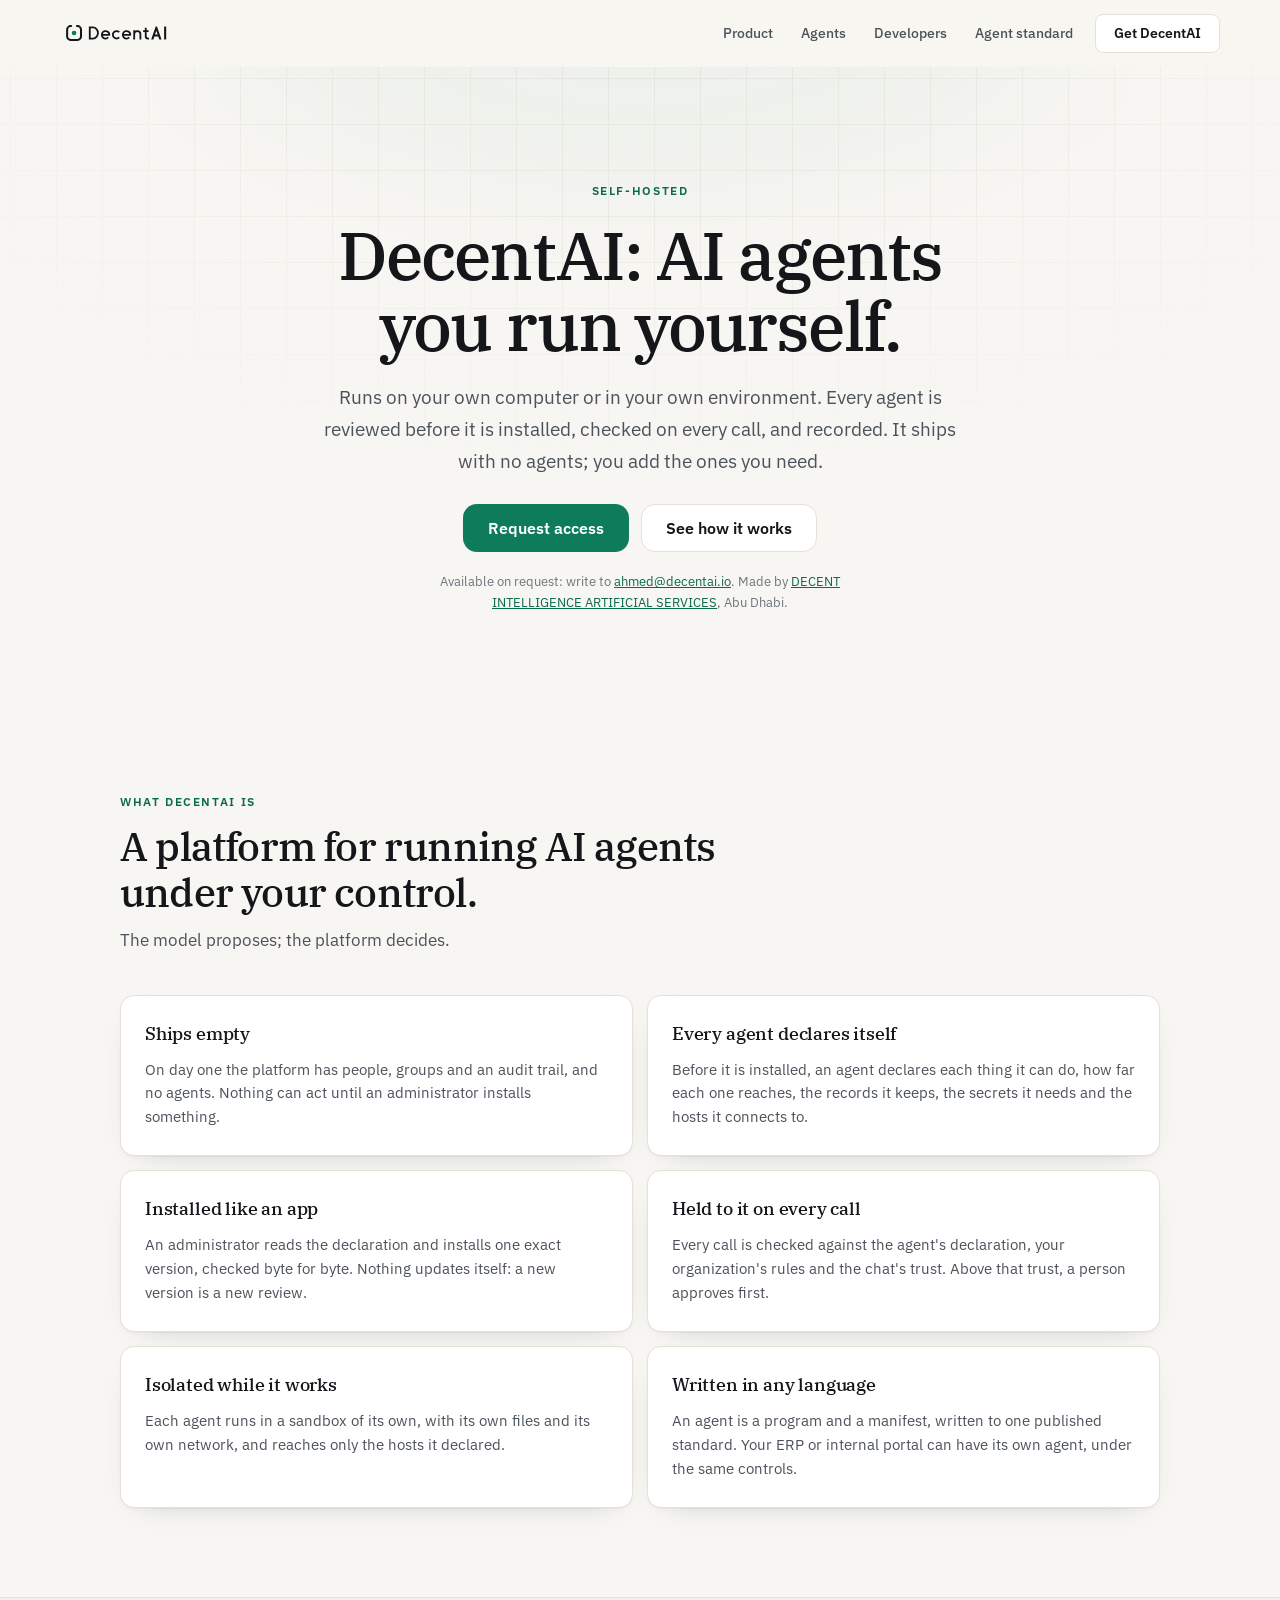
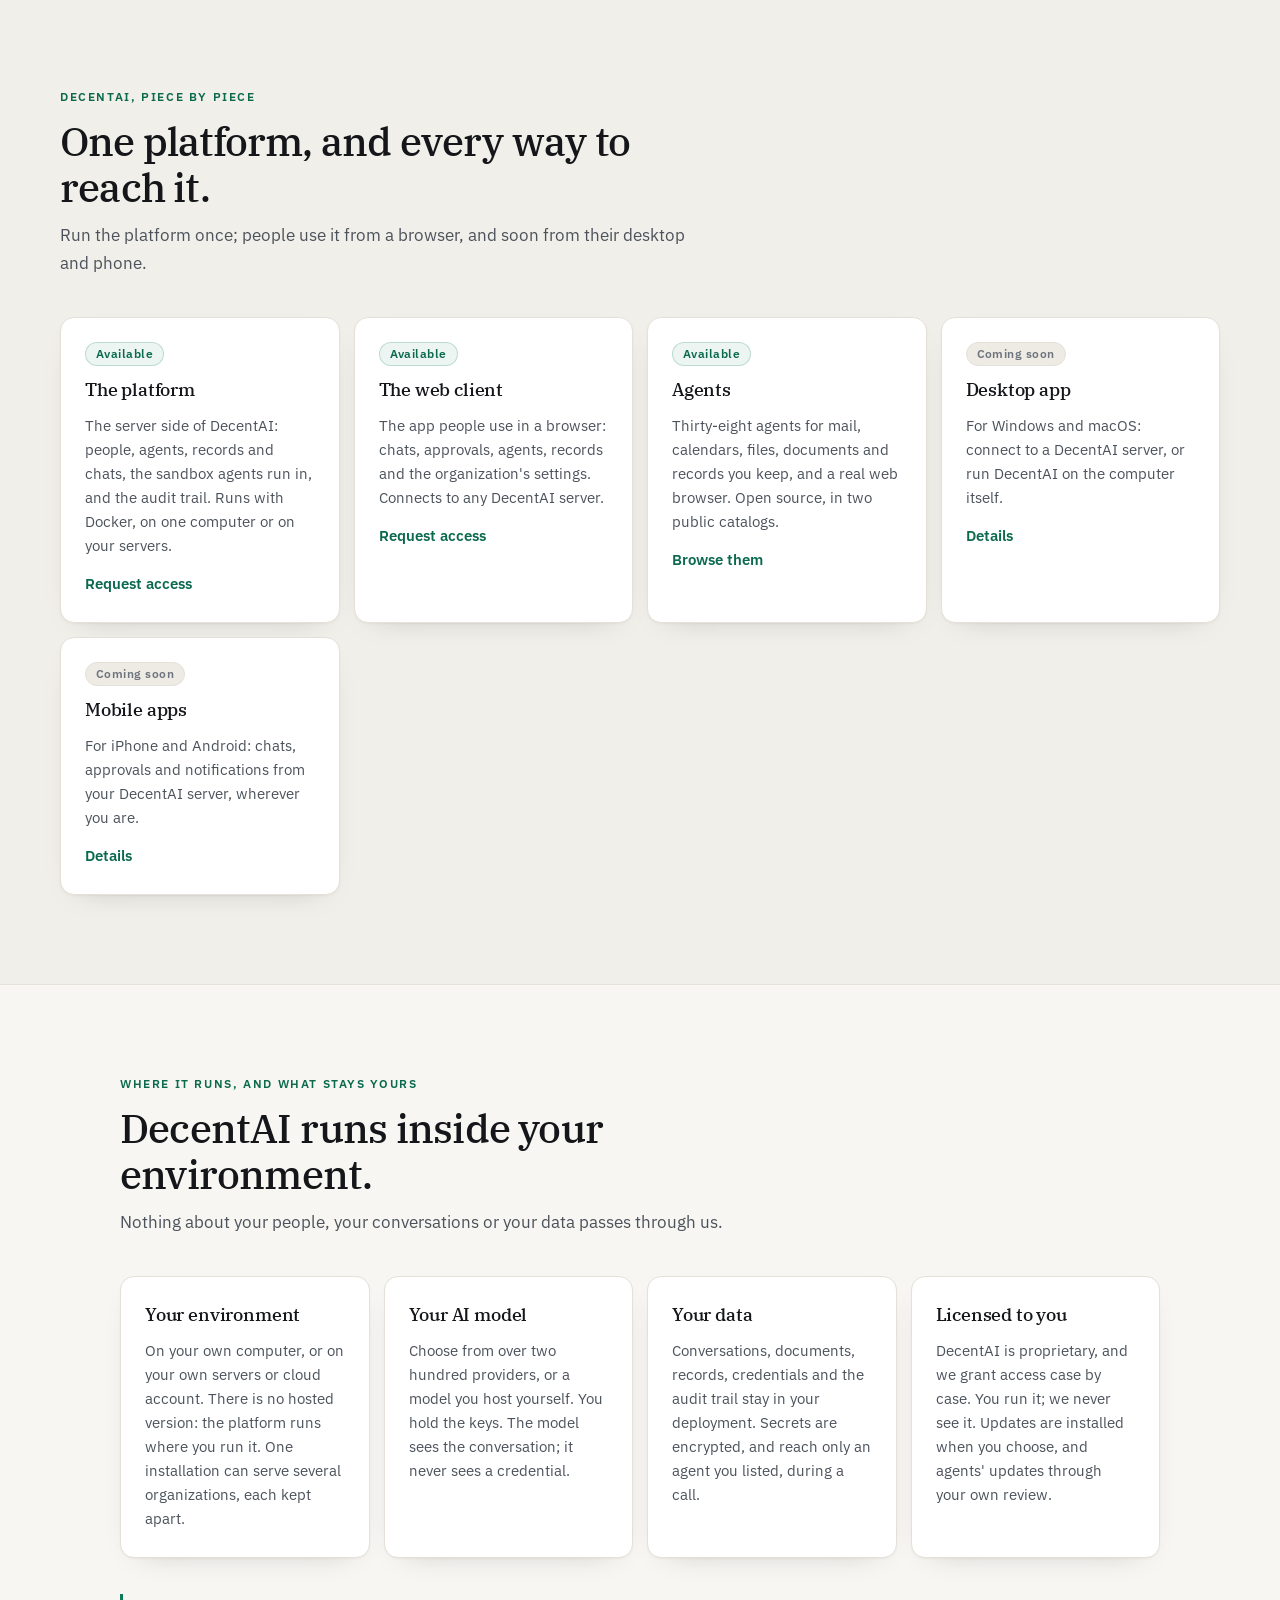
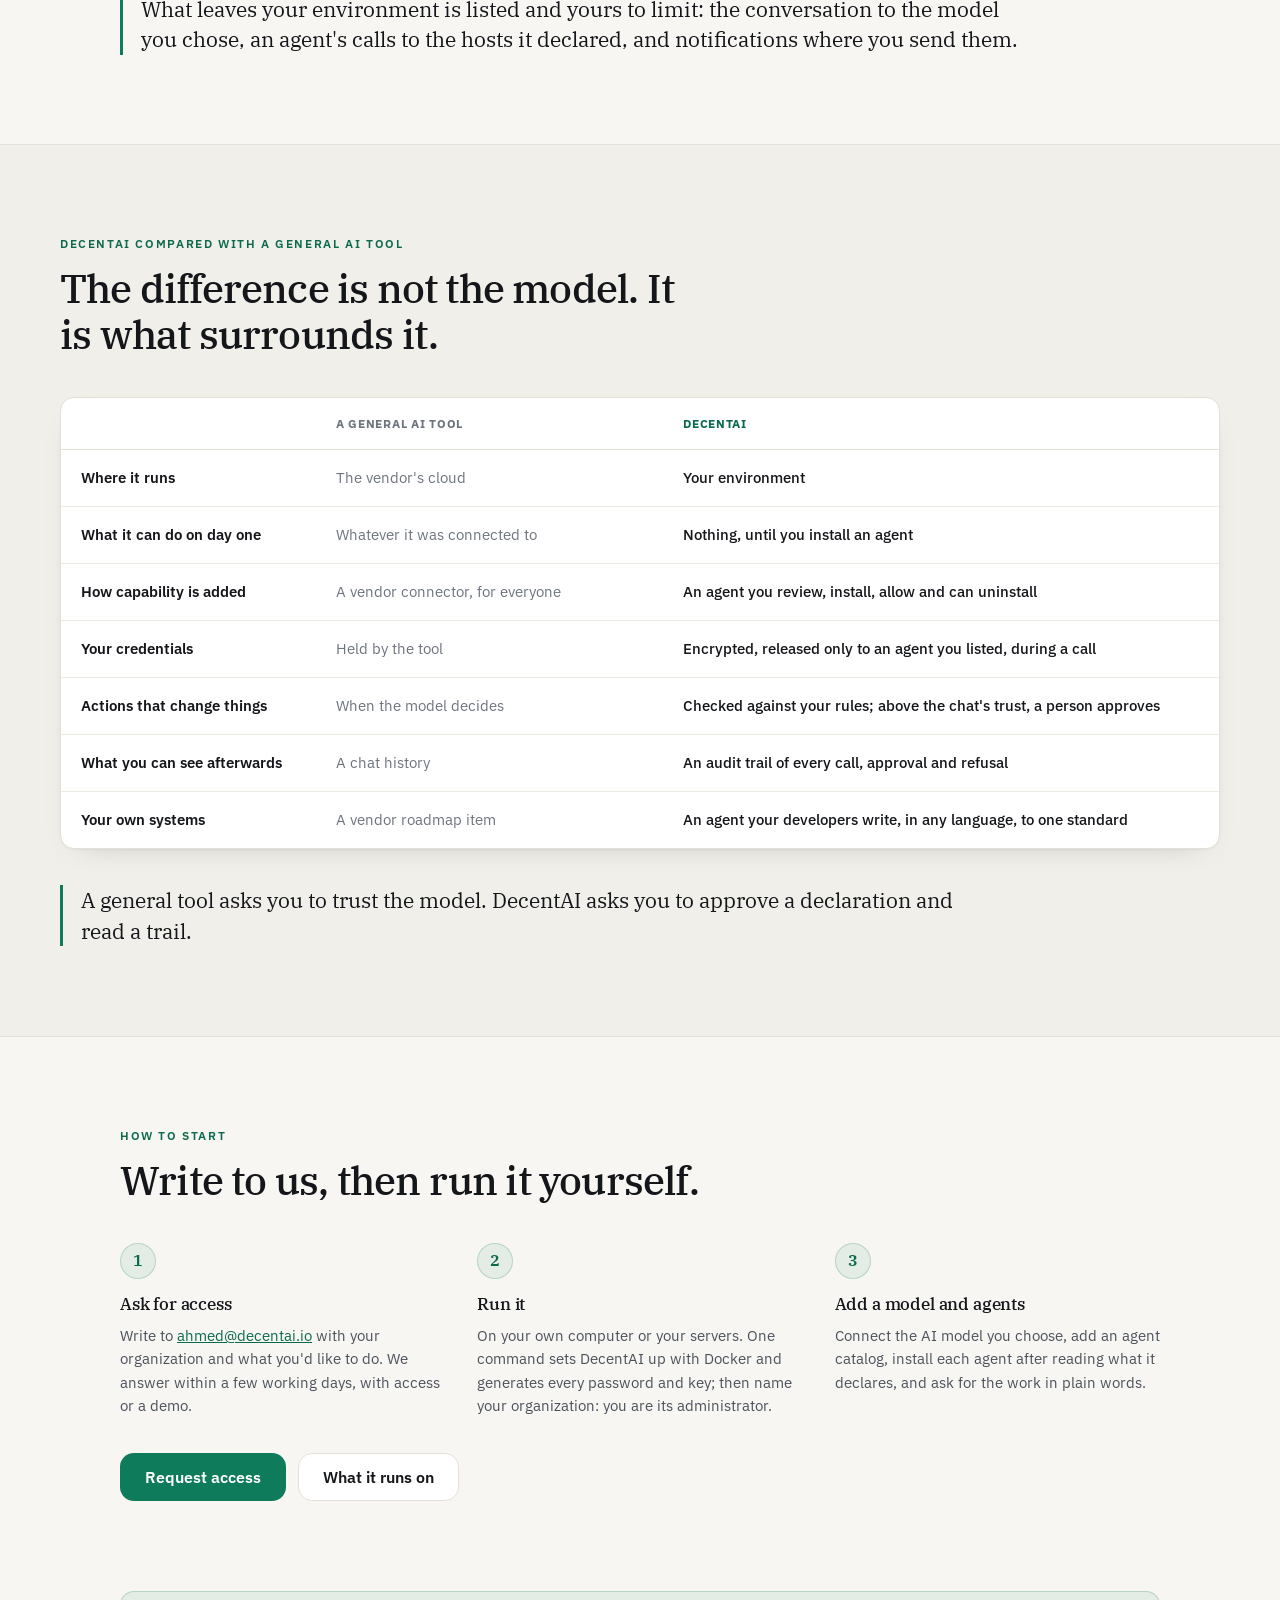
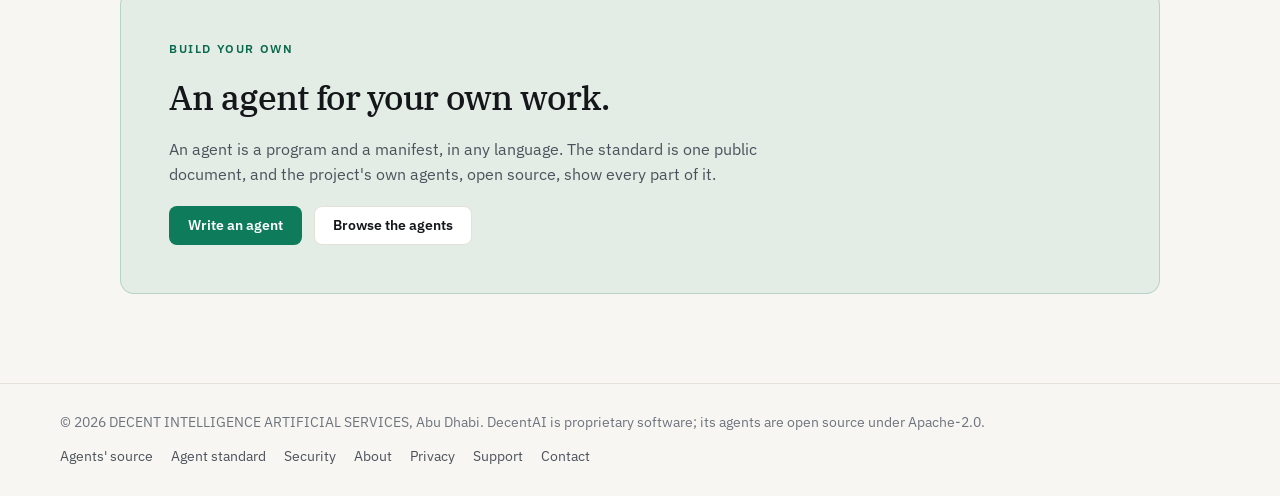
==== commit 3f3eca6b: "Say DecentAI is proprietary and available on request The platform, web client and apps are now close" ====
--- a/index.html
+++ b/index.html
@@ -4,7 +4,7 @@
   <meta charset="utf-8">
   <meta name="viewport" content="width=device-width, initial-scale=1">
   <title>DecentAI: AI agents you run yourself</title>
-  <meta name="description" content="DecentAI is a source-available platform for running AI agents under your control. It runs on your own computer or in your own environment; every agent is reviewed before it is installed, checked on every call, and recorded.">
+  <meta name="description" content="DecentAI is a platform for running AI agents under your control. It runs on your own computer or your organization's own infrastructure; every agent is reviewed before it is installed, checked on every call, and recorded. Available on request.">
   <meta property="og:title" content="DecentAI">
   <meta property="og:description" content="AI agents you run yourself. Every agent reviewed before it runs. Every call checked and recorded.">
   <meta property="og:image" content="https://decentai.io/brand/decentai-og-1200x630.png">
@@ -20,8 +20,7 @@
   {"@context": "https://schema.org", "@type": "Organization", "name": "DecentAI",
    "legalName": "DECENT INTELLIGENCE ARTIFICIAL SERVICES", "url": "https://decentai.io",
    "logo": "https://decentai.io/brand/decentai-mark-180.png", "email": "ahmed@decentai.io",
-   "address": {"@type": "PostalAddress", "addressLocality": "Abu Dhabi", "addressCountry": "AE"},
-   "sameAs": ["https://github.com/decentai-io"]}
+   "address": {"@type": "PostalAddress", "addressLocality": "Abu Dhabi", "addressCountry": "AE"}}
   </script>
 </head>
 <body>
@@ -34,9 +33,8 @@
       <a href="product">Product</a>
       <a href="agents">Agents</a>
       <a href="developers">Developers</a>
-      <a href="download">Download</a>
-      <a href="https://github.com/decentai-io/decentai-engine/tree/main/documentation">Documentation</a>
-      <a class="btn" href="https://github.com/decentai-io">GitHub</a>
+      <a href="https://github.com/decentai-io/decentai-official-agents/blob/main/STANDARD.md">Agent standard</a>
+      <a class="btn" href="download">Get DecentAI</a>
     </nav>
   </header>
 
@@ -44,17 +42,17 @@
     <section class="hero">
       <div class="hero-ground" aria-hidden="true"></div>
       <div class="hero-inner">
-        <span class="kicker">Source available</span>
+        <span class="kicker">Self-hosted</span>
         <h1>DecentAI: AI agents you run yourself.</h1>
         <p class="hero-lead">
           Runs on your own computer or in your own environment. Every agent is reviewed before it is installed,
           checked on every call, and recorded. It ships with no agents; you add the ones you need.
         </p>
         <div class="hero-actions">
-          <a class="btn btn--primary btn--lg" href="download">Get DecentAI</a>
+          <a class="btn btn--primary btn--lg" href="download">Request access</a>
           <a class="btn btn--lg" href="product">See how it works</a>
         </div>
-        <p class="hero-note">Free for individuals and small businesses; larger organizations buy a licence. Made by <a href="about">DECENT INTELLIGENCE ARTIFICIAL SERVICES</a>, Abu Dhabi.</p>
+        <p class="hero-note">Available on request: write to <a href="mailto:ahmed@decentai.io">ahmed@decentai.io</a>. Made by <a href="about">DECENT INTELLIGENCE ARTIFICIAL SERVICES</a>, Abu Dhabi.</p>
       </div>
     </section>
 
@@ -81,9 +79,9 @@
         <p>Run the platform once; people use it from a browser, and soon from their desktop and phone.</p>
       </div>
       <div class="pillars kinds">
-        <article class="pillar"><span class="tag">Available</span><h3>The platform</h3><p>The server side of DecentAI: people, agents, records and chats, the sandbox agents run in, and the audit trail. Runs with Docker, on one computer or on your servers.</p><p class="pillar-links"><a href="download#platform">Get it</a><a href="https://github.com/decentai-io/decentai-engine">Source</a></p></article>
-        <article class="pillar"><span class="tag">Available</span><h3>The web client</h3><p>The app people use in a browser: chats, approvals, agents, records and the organization's settings. Connects to any DecentAI server.</p><p class="pillar-links"><a href="download#web">Get it</a><a href="https://github.com/decentai-io/decentai-web-client">Source</a></p></article>
-        <article class="pillar"><span class="tag">Available</span><h3>Agents</h3><p>Thirty-eight agents for mail, calendars, files, documents and records you keep, and a real web browser, in two public catalogs.</p><p class="pillar-links"><a href="agents">Browse them</a></p></article>
+        <article class="pillar"><span class="tag">Available</span><h3>The platform</h3><p>The server side of DecentAI: people, agents, records and chats, the sandbox agents run in, and the audit trail. Runs with Docker, on one computer or on your servers.</p><p class="pillar-links"><a href="download">Request access</a></p></article>
+        <article class="pillar"><span class="tag">Available</span><h3>The web client</h3><p>The app people use in a browser: chats, approvals, agents, records and the organization's settings. Connects to any DecentAI server.</p><p class="pillar-links"><a href="download">Request access</a></p></article>
+        <article class="pillar"><span class="tag">Available</span><h3>Agents</h3><p>Thirty-eight agents for mail, calendars, files, documents and records you keep, and a real web browser. Open source, in two public catalogs.</p><p class="pillar-links"><a href="agents">Browse them</a></p></article>
         <article class="pillar"><span class="tag tag--soon">Coming soon</span><h3>Desktop app</h3><p>For Windows and macOS: connect to a DecentAI server, or run DecentAI on the computer itself.</p><p class="pillar-links"><a href="download#apps">Details</a></p></article>
         <article class="pillar"><span class="tag tag--soon">Coming soon</span><h3>Mobile apps</h3><p>For iPhone and Android: chats, approvals and notifications from your DecentAI server, wherever you are.</p><p class="pillar-links"><a href="download#apps">Details</a></p></article>
       </div>
@@ -99,7 +97,7 @@
         <article class="pillar"><h3>Your environment</h3><p>On your own computer, or on your own servers or cloud account. There is no hosted version: the platform runs where you run it. One installation can serve several organizations, each kept apart.</p></article>
         <article class="pillar"><h3>Your AI model</h3><p>Choose from over two hundred providers, or a model you host yourself. You hold the keys. The model sees the conversation; it never sees a credential.</p></article>
         <article class="pillar"><h3>Your data</h3><p>Conversations, documents, records, credentials and the audit trail stay in your deployment. Secrets are encrypted, and reach only an agent you listed, during a call.</p></article>
-        <article class="pillar"><h3>Source available</h3><p>Every line is on GitHub: read it, run it, change it. Free for individuals and businesses under 100 people; larger organizations buy a licence. Updates are installed when you choose, and agents' updates through your own review.</p></article>
+        <article class="pillar"><h3>Licensed to you</h3><p>DecentAI is proprietary, and we grant access case by case. You run it; we never see it. Updates are installed when you choose, and agents' updates through your own review.</p></article>
       </div>
       <p class="band-close">What leaves your environment is listed and yours to limit: the conversation to the model you chose, an agent's calls to the hosts it declared, and notifications where you send them.</p>
     </section>
@@ -131,25 +129,24 @@
     <section class="band" id="start">
       <div class="band-head">
         <span class="kicker">How to start</span>
-        <h2>On your own computer, in minutes.</h2>
+        <h2>Write to us, then run it yourself.</h2>
       </div>
       <ol class="steps">
-        <li class="step"><span class="step-n">1</span><div><h3>Run it</h3><p>Clone the platform and run one command. It sets DecentAI up with Docker, generates every password and key, and serves it to this computer only.</p></div></li>
-        <li class="step"><span class="step-n">2</span><div><h3>Open the web client</h3><p>Start the web client beside it, give it the address and the first run's code, and name your organization: you are its administrator.</p></div></li>
+        <li class="step"><span class="step-n">1</span><div><h3>Ask for access</h3><p>Write to <a href="mailto:ahmed@decentai.io">ahmed@decentai.io</a> with your organization and what you'd like to do. We answer within a few working days, with access or a demo.</p></div></li>
+        <li class="step"><span class="step-n">2</span><div><h3>Run it</h3><p>On your own computer or your servers. One command sets DecentAI up with Docker and generates every password and key; then name your organization: you are its administrator.</p></div></li>
         <li class="step"><span class="step-n">3</span><div><h3>Add a model and agents</h3><p>Connect the AI model you choose, add an agent catalog, install each agent after reading what it declares, and ask for the work in plain words.</p></div></li>
       </ol>
       <div class="hero-actions">
-        <a class="btn btn--primary btn--lg" href="download">Get DecentAI</a>
-        <a class="btn btn--lg" href="https://github.com/decentai-io/decentai-engine/tree/main/documentation">Read the documentation</a>
+        <a class="btn btn--primary btn--lg" href="mailto:ahmed@decentai.io">Request access</a>
+        <a class="btn btn--lg" href="download">What it runs on</a>
       </div>
-      <p class="start-note">To run it on a server, see <a href="https://github.com/decentai-io/decentai-engine/blob/main/documentation/operating.md">operating</a> in the documentation.</p>
     </section>
 
     <section class="band band--cta">
       <div class="cta-card">
         <span class="kicker">Build your own</span>
         <h2>An agent for your own work.</h2>
-        <p>An agent is a program and a manifest, in any language. The standard is one document, and the project's own agents show every part of it.</p>
+        <p>An agent is a program and a manifest, in any language. The standard is one public document, and the project's own agents, open source, show every part of it.</p>
         <div class="hero-actions">
           <a class="btn btn--primary" href="developers">Write an agent</a>
           <a class="btn" href="agents">Browse the agents</a>
@@ -159,11 +156,11 @@
   </main>
 
   <footer class="site-foot">
-    <span>© 2026 DECENT INTELLIGENCE ARTIFICIAL SERVICES, Abu Dhabi. DecentAI is source-available under the PolyForm Small Business licence.</span>
+    <span>© 2026 DECENT INTELLIGENCE ARTIFICIAL SERVICES, Abu Dhabi. DecentAI is proprietary software; its agents are open source under Apache-2.0.</span>
     <nav aria-label="Footer">
-      <a href="https://github.com/decentai-io">Source</a>
-      <a href="https://github.com/decentai-io/decentai-engine/tree/main/documentation">Documentation</a>
-      <a href="https://github.com/decentai-io/decentai-engine/blob/main/SECURITY.md">Security</a>
+      <a href="https://github.com/decentai-io/decentai-official-agents">Agents' source</a>
+      <a href="https://github.com/decentai-io/decentai-official-agents/blob/main/STANDARD.md">Agent standard</a>
+      <a href="mailto:ahmed@decentai.io">Security</a>
       <a href="about">About</a>
       <a href="privacy">Privacy</a>
       <a href="support">Support</a>
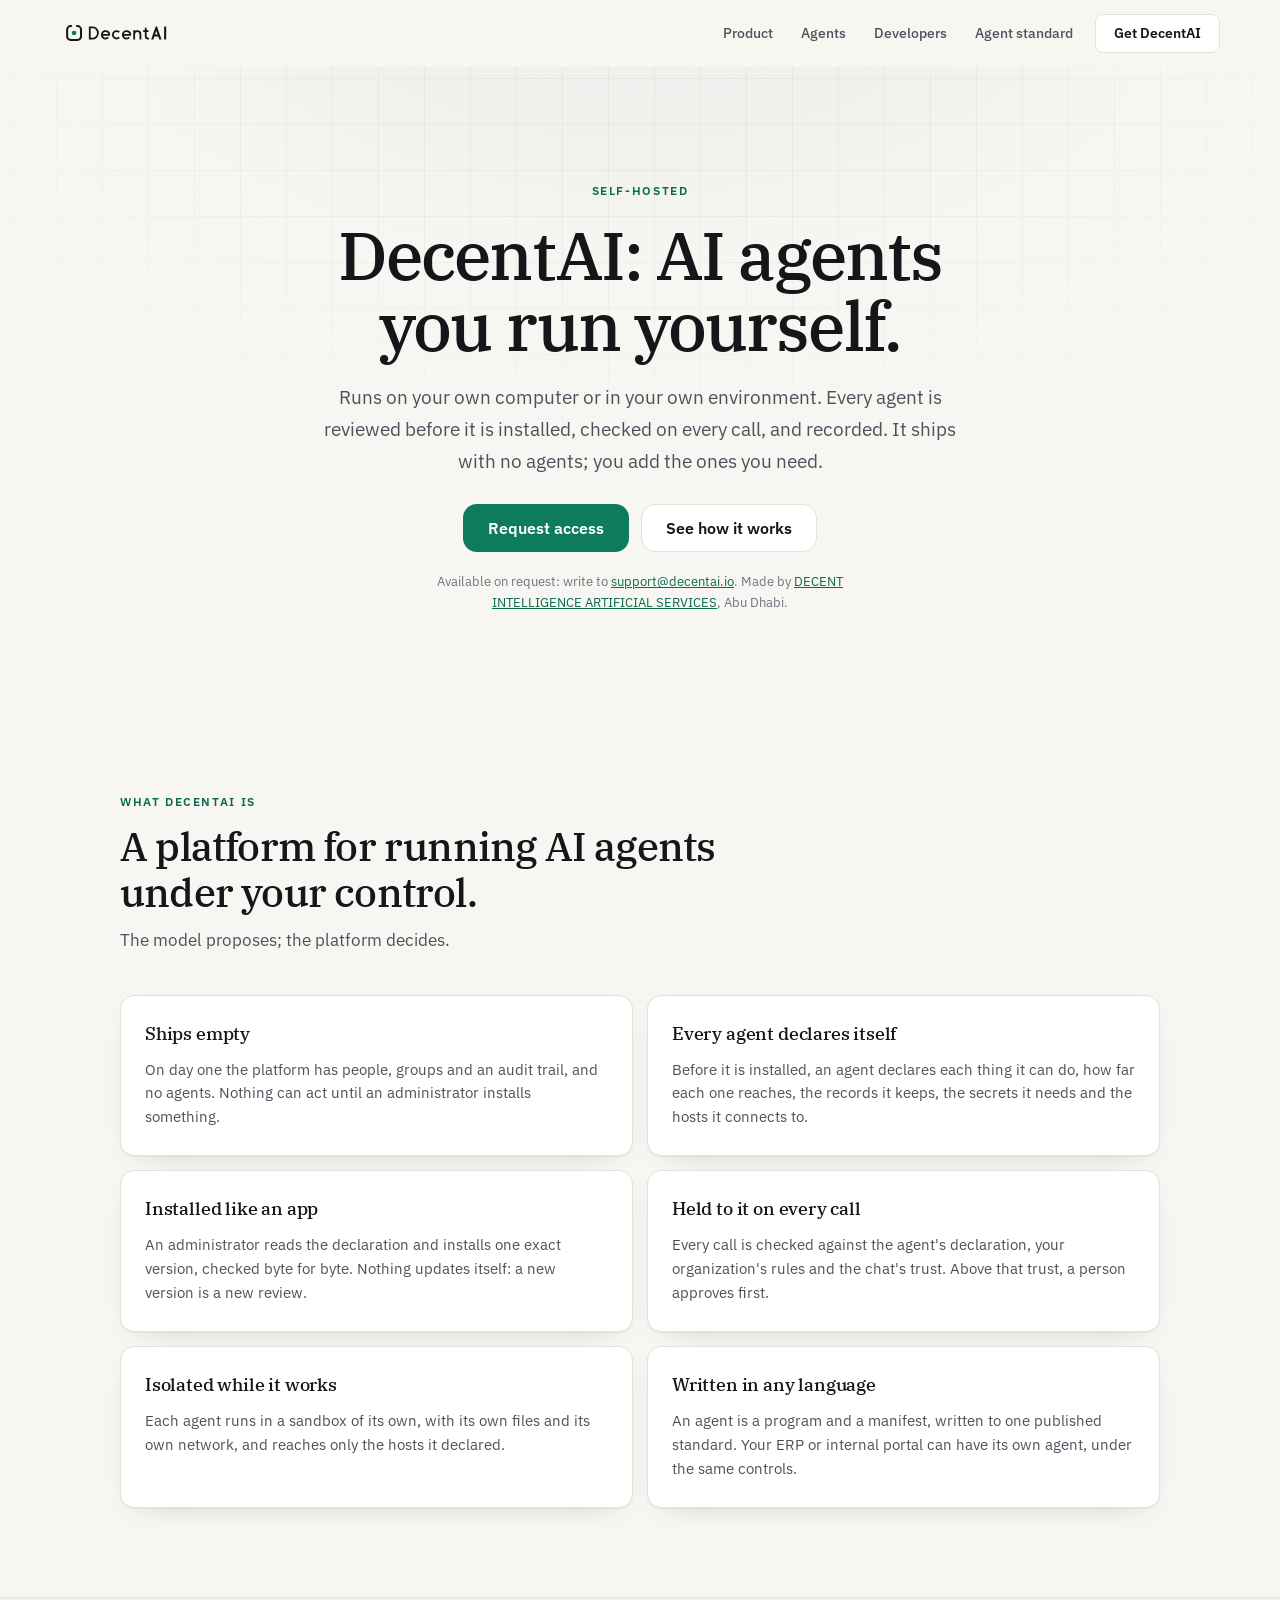
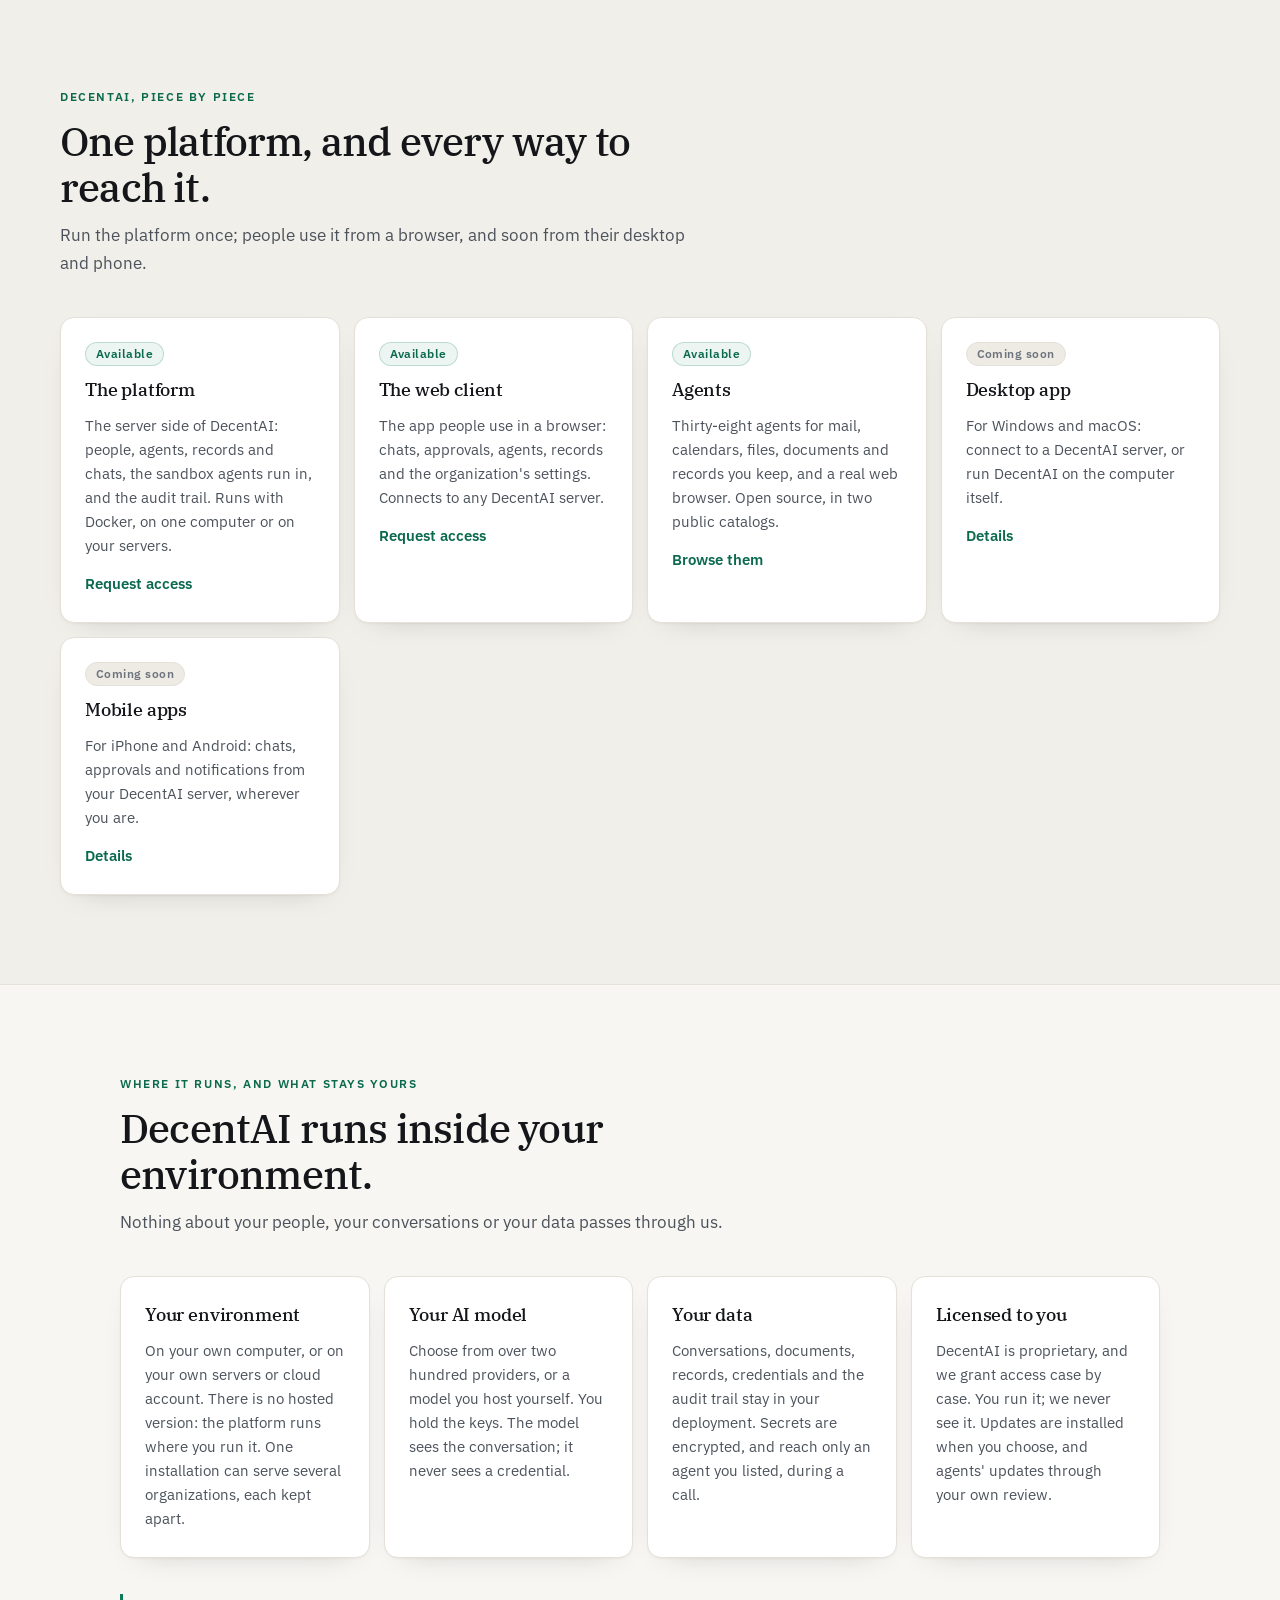
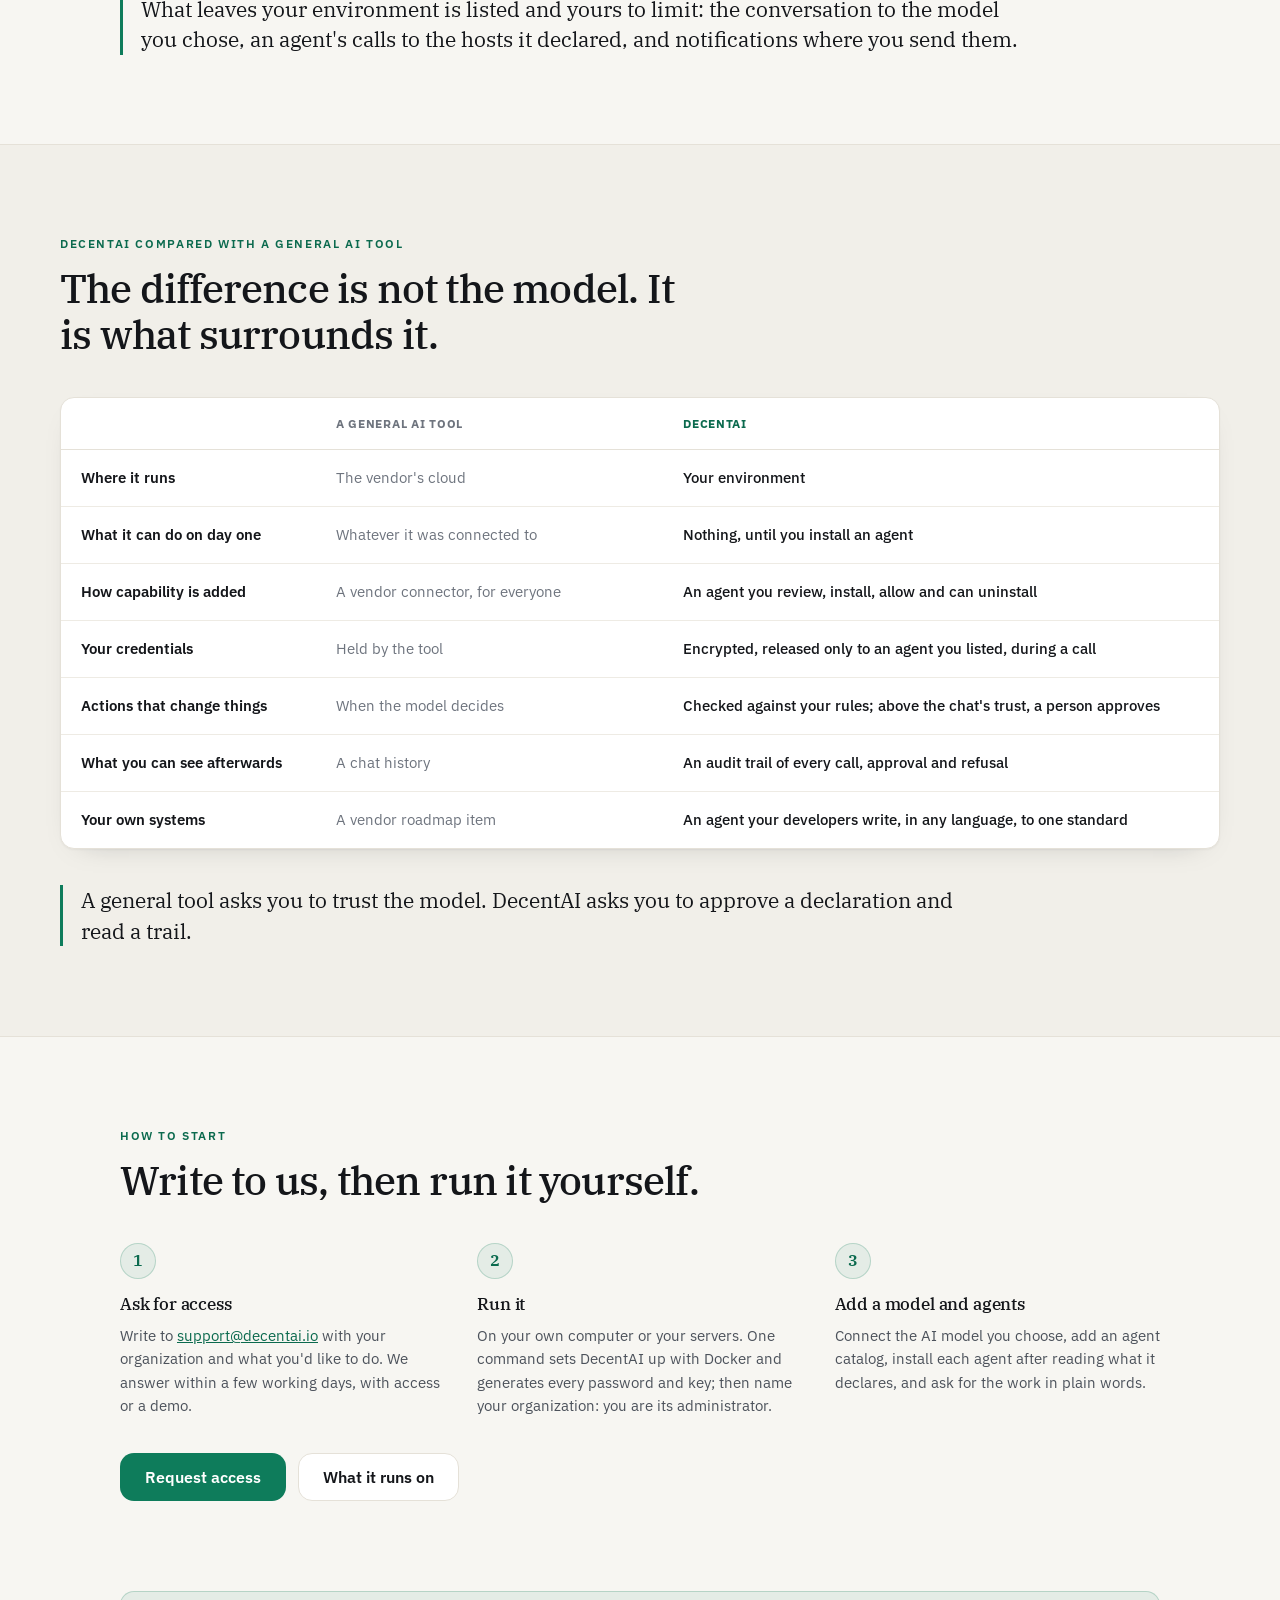
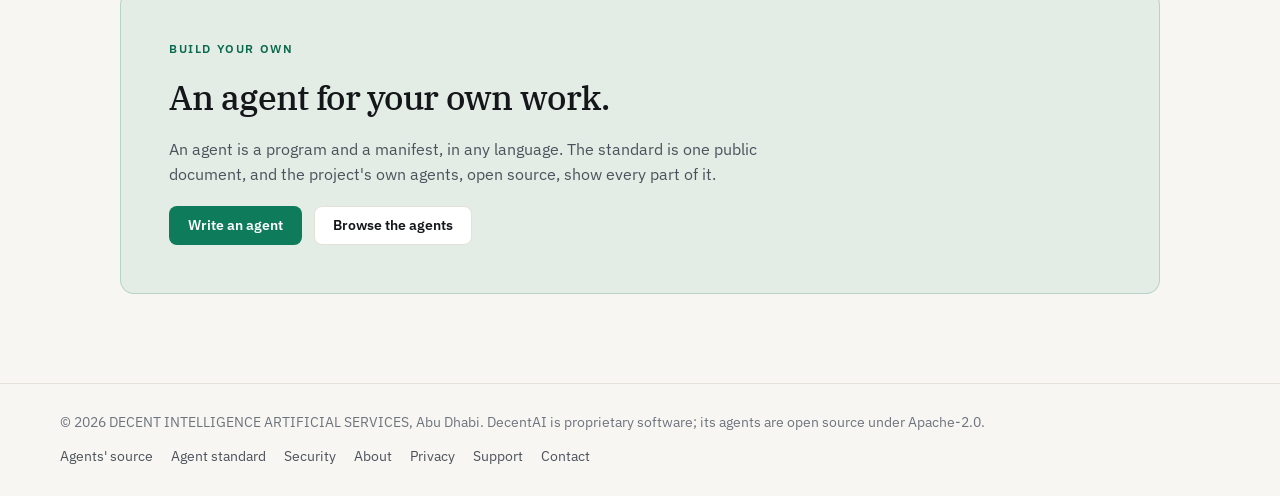
==== commit 440d1a5f: "Add the account deletion page, and write to support@decentai.io Google Play asks for a page that say" ====
--- a/index.html
+++ b/index.html
@@ -19,7 +19,7 @@
   <script type="application/ld+json">
   {"@context": "https://schema.org", "@type": "Organization", "name": "DecentAI",
    "legalName": "DECENT INTELLIGENCE ARTIFICIAL SERVICES", "url": "https://decentai.io",
-   "logo": "https://decentai.io/brand/decentai-mark-180.png", "email": "ahmed@decentai.io",
+   "logo": "https://decentai.io/brand/decentai-mark-180.png", "email": "support@decentai.io",
    "address": {"@type": "PostalAddress", "addressLocality": "Abu Dhabi", "addressCountry": "AE"}}
   </script>
 </head>
@@ -52,7 +52,7 @@
           <a class="btn btn--primary btn--lg" href="download">Request access</a>
           <a class="btn btn--lg" href="product">See how it works</a>
         </div>
-        <p class="hero-note">Available on request: write to <a href="mailto:ahmed@decentai.io">ahmed@decentai.io</a>. Made by <a href="about">DECENT INTELLIGENCE ARTIFICIAL SERVICES</a>, Abu Dhabi.</p>
+        <p class="hero-note">Available on request: write to <a href="mailto:support@decentai.io">support@decentai.io</a>. Made by <a href="about">DECENT INTELLIGENCE ARTIFICIAL SERVICES</a>, Abu Dhabi.</p>
       </div>
     </section>
 
@@ -132,12 +132,12 @@
         <h2>Write to us, then run it yourself.</h2>
       </div>
       <ol class="steps">
-        <li class="step"><span class="step-n">1</span><div><h3>Ask for access</h3><p>Write to <a href="mailto:ahmed@decentai.io">ahmed@decentai.io</a> with your organization and what you'd like to do. We answer within a few working days, with access or a demo.</p></div></li>
+        <li class="step"><span class="step-n">1</span><div><h3>Ask for access</h3><p>Write to <a href="mailto:support@decentai.io">support@decentai.io</a> with your organization and what you'd like to do. We answer within a few working days, with access or a demo.</p></div></li>
         <li class="step"><span class="step-n">2</span><div><h3>Run it</h3><p>On your own computer or your servers. One command sets DecentAI up with Docker and generates every password and key; then name your organization: you are its administrator.</p></div></li>
         <li class="step"><span class="step-n">3</span><div><h3>Add a model and agents</h3><p>Connect the AI model you choose, add an agent catalog, install each agent after reading what it declares, and ask for the work in plain words.</p></div></li>
       </ol>
       <div class="hero-actions">
-        <a class="btn btn--primary btn--lg" href="mailto:ahmed@decentai.io">Request access</a>
+        <a class="btn btn--primary btn--lg" href="mailto:support@decentai.io">Request access</a>
         <a class="btn btn--lg" href="download">What it runs on</a>
       </div>
     </section>
@@ -160,11 +160,11 @@
     <nav aria-label="Footer">
       <a href="https://github.com/decentai-io/decentai-official-agents">Agents' source</a>
       <a href="https://github.com/decentai-io/decentai-official-agents/blob/main/STANDARD.md">Agent standard</a>
-      <a href="mailto:ahmed@decentai.io">Security</a>
+      <a href="mailto:support@decentai.io">Security</a>
       <a href="about">About</a>
       <a href="privacy">Privacy</a>
       <a href="support">Support</a>
-      <a href="mailto:ahmed@decentai.io">Contact</a>
+      <a href="mailto:support@decentai.io">Contact</a>
     </nav>
   </footer>
 </body>
